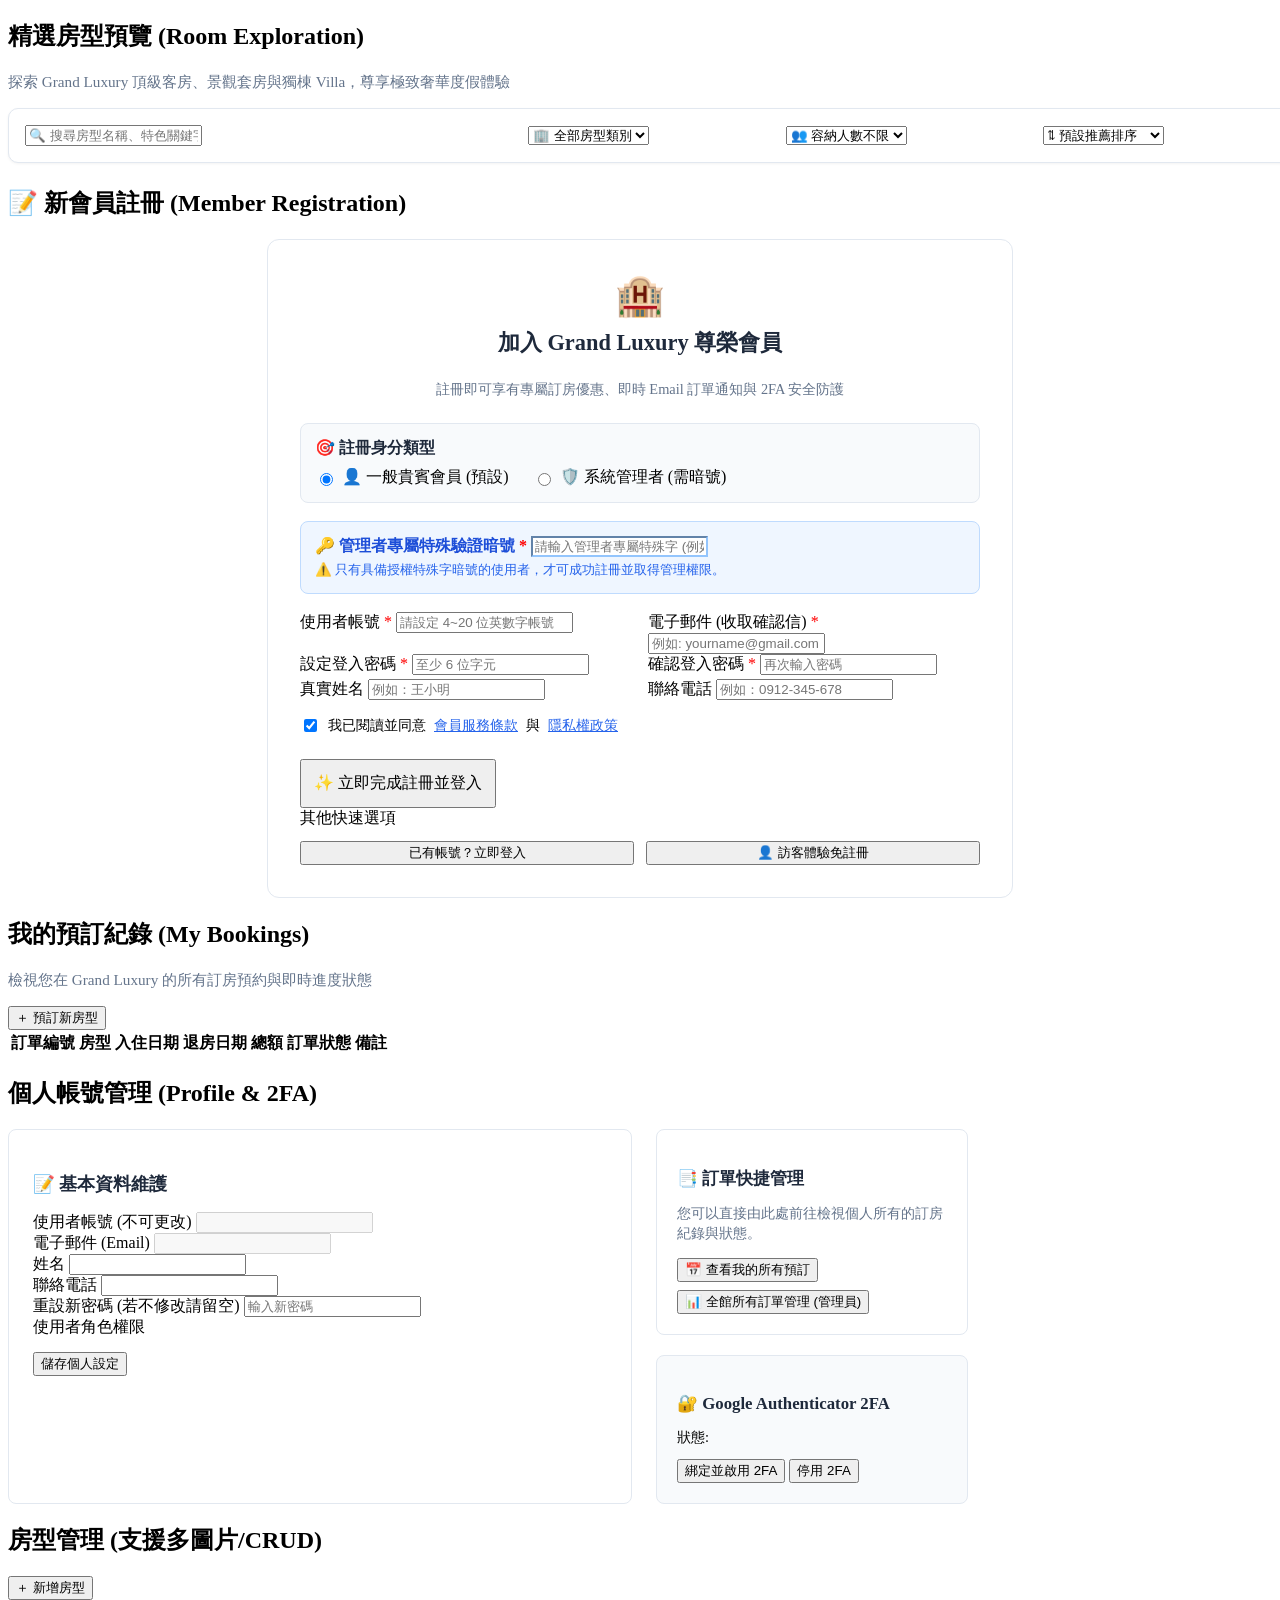
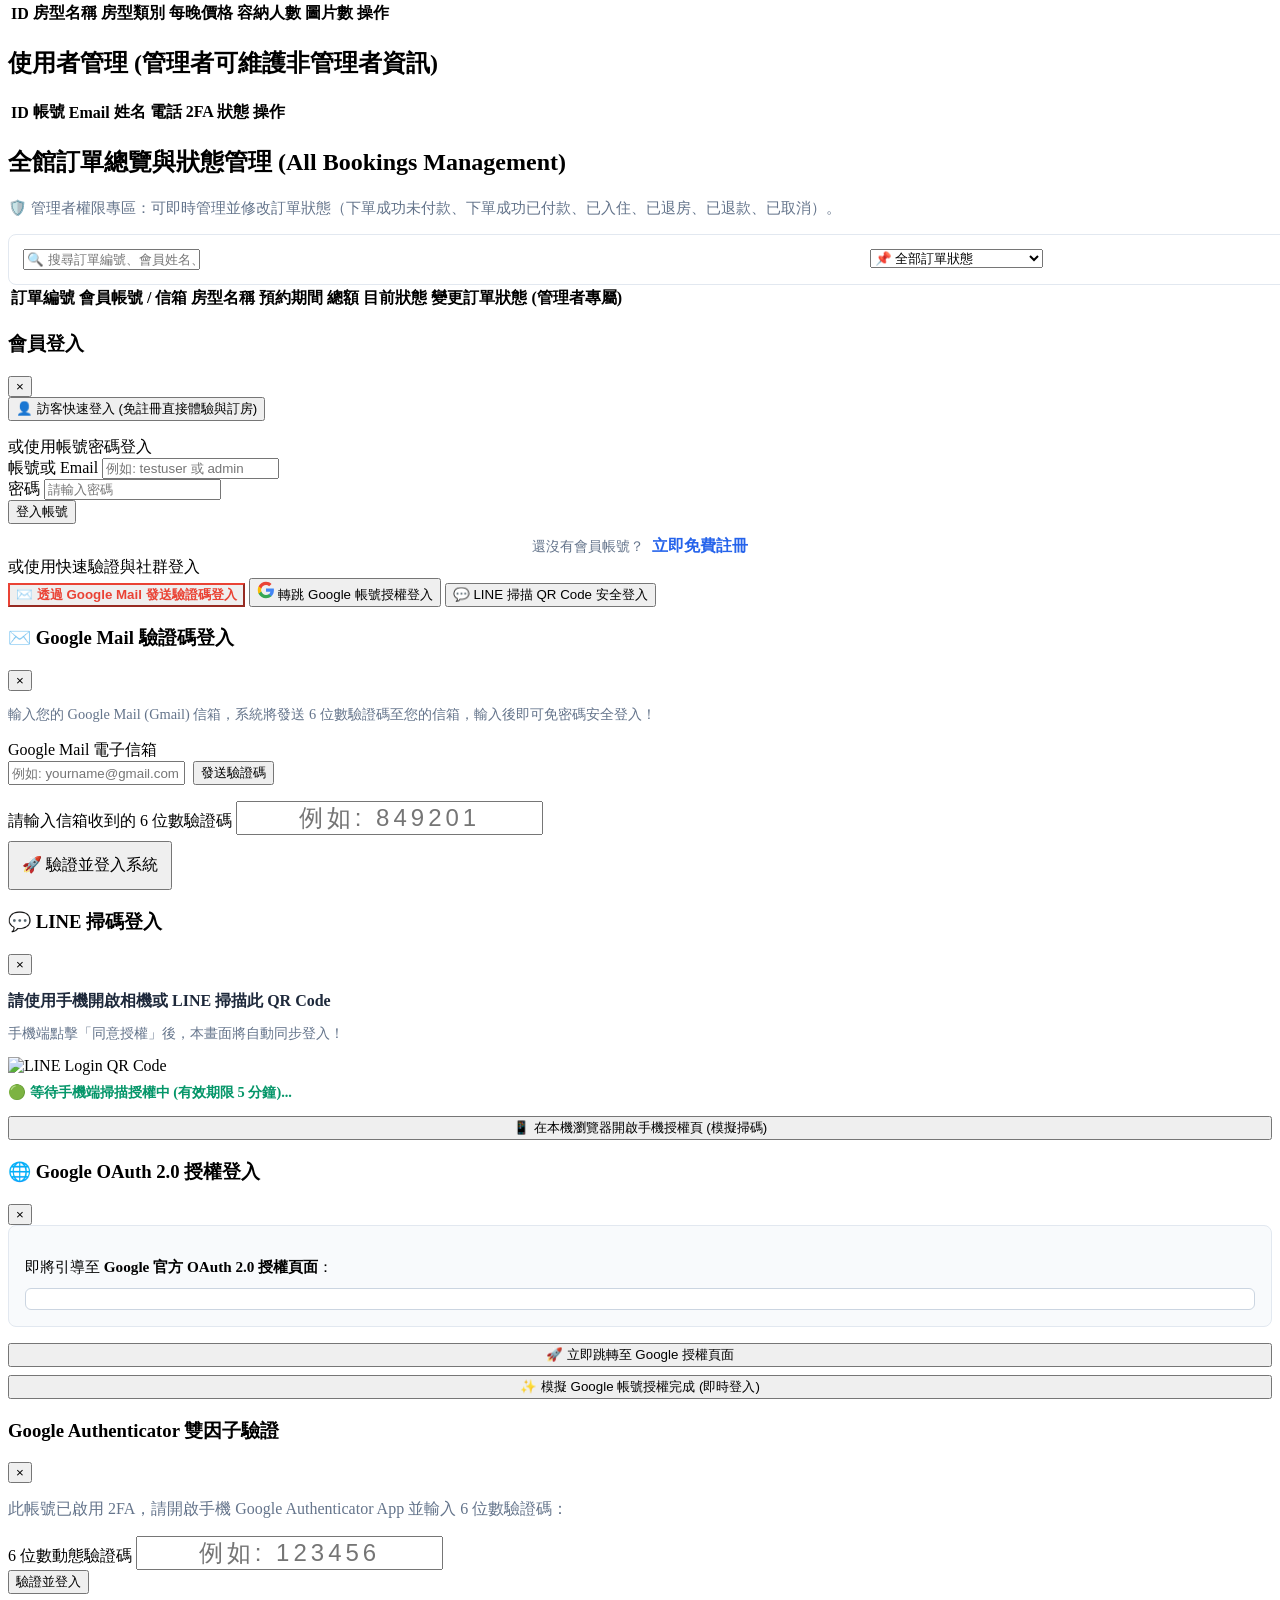
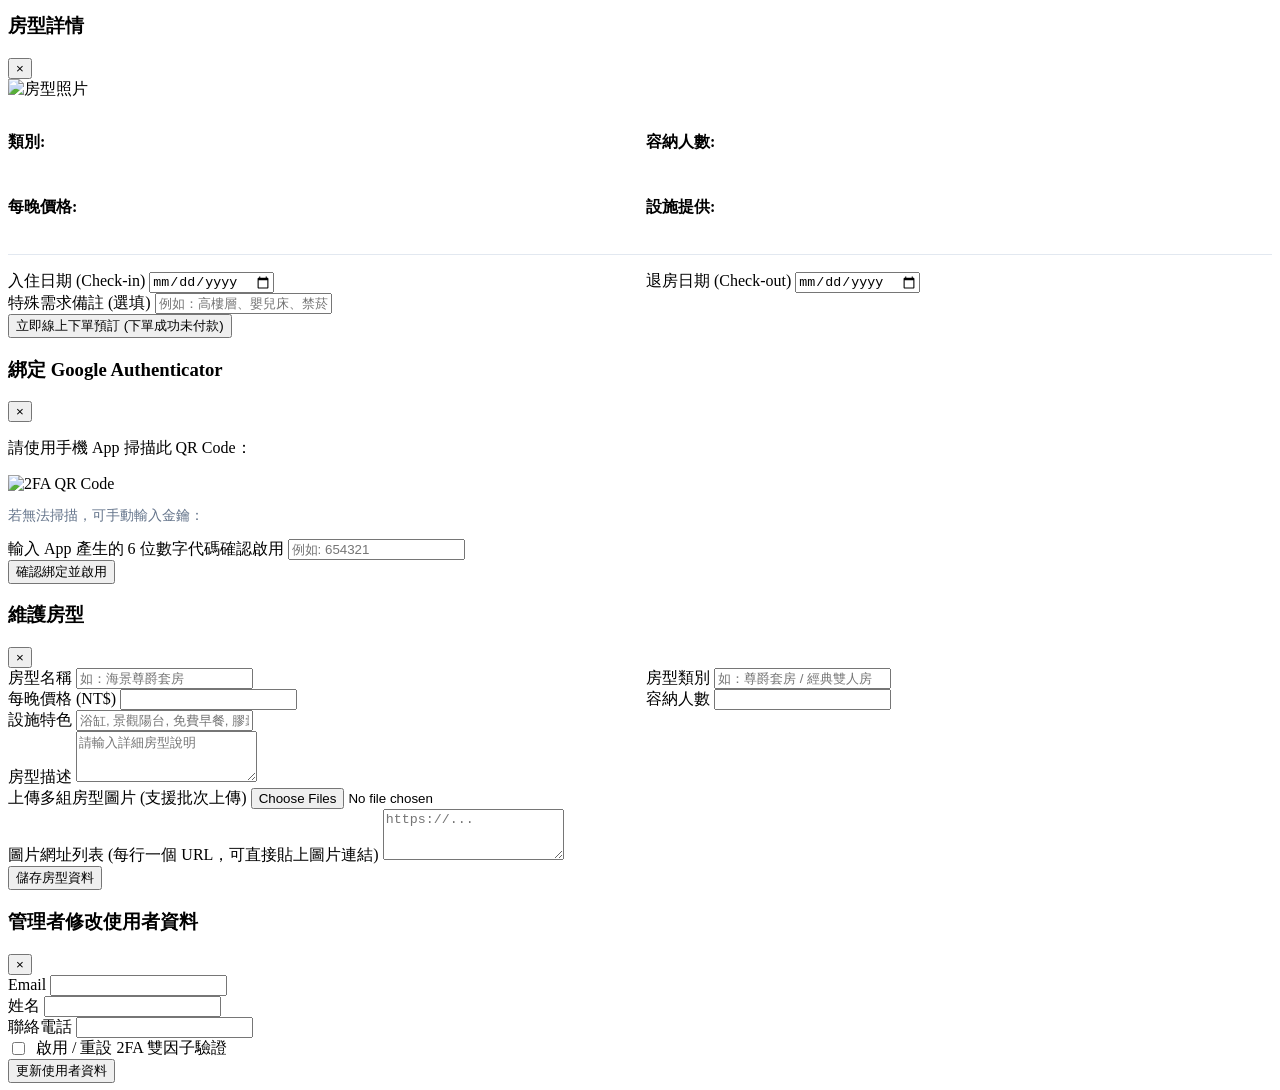
==== src/main/resources/static/index.html @ 3f5d64e8 "First commit" ====
<!DOCTYPE html>
<html lang="zh-TW">
<head>
    <meta charset="UTF-8">
    <meta name="viewport" content="width=device-width, initial-scale=1.0">
    <title>Grand Luxury Resort &amp; Hotel - 線上訂房與會員系統</title>
    <link rel="icon" href="/favicon.ico" type="image/svg+xml">
    <link rel="stylesheet" href="/css/style.css">
</head>
<body>

    <!-- Dynamic Header Component -->
    <div id="header-placeholder"></div>

    <div class="app-container">
        <!-- Dynamic Menu / Sidebar Component -->
        <div id="menu-placeholder"></div>

        <!-- Main Dynamic View Area -->
        <main class="main-content">

            <!-- 1. 房型探索與預覽 View -->
            <section id="roomsView" class="view-section">
                <div class="content-header" style="flex-direction: column; align-items: flex-start; gap: 16px; margin-bottom: 24px;">
                    <div>
                        <h2>精選房型預覽 (Room Exploration)</h2>
                        <p style="color: #64748b; font-size: 0.95rem; margin-top: 4px;">探索 Grand Luxury 頂級客房、景觀套房與獨棟 Villa，尊享極致奢華度假體驗</p>
                    </div>

                    <!-- Search and Filter Bar -->
                    <div style="width: 100%; display: flex; flex-wrap: wrap; gap: 12px; align-items: center; background: white; padding: 16px; border-radius: 10px; border: 1px solid #e2e8f0; box-shadow: 0 1px 3px rgba(0,0,0,0.05);">
                        <div style="flex: 2; min-width: 220px;">
                            <input type="text" id="roomSearchKeyword" class="form-control" placeholder="🔍 搜尋房型名稱、特色關鍵字 (如: 浴缸、陽台)..." oninput="app.filterRooms()">
                        </div>
                        <div style="flex: 1; min-width: 150px;">
                            <select id="roomFilterType" class="form-control" onchange="app.filterRooms()">
                                <option value="">🏢 全部房型類別</option>
                                <option value="海景尊爵套房">海景尊爵套房</option>
                                <option value="雙人經典房">雙人經典房</option>
                                <option value="頂級 Villa">頂級 Villa</option>
                                <option value="景觀家庭房">景觀家庭房</option>
                                <option value="浪漫蜜月房">浪漫蜜月房</option>
                            </select>
                        </div>
                        <div style="flex: 1; min-width: 130px;">
                            <select id="roomFilterCapacity" class="form-control" onchange="app.filterRooms()">
                                <option value="0">👥 容納人數不限</option>
                                <option value="2">2 人</option>
                                <option value="4">4 人</option>
                                <option value="6">6 人以上</option>
                            </select>
                        </div>
                        <div style="flex: 1; min-width: 140px;">
                            <select id="roomSortOrder" class="form-control" onchange="app.filterRooms()">
                                <option value="default">⇅ 預設推薦排序</option>
                                <option value="price_asc">💰 價格：低至高</option>
                                <option value="price_desc">💎 價格：高至低</option>
                            </select>
                        </div>
                    </div>
                </div>
                <div class="room-grid" id="roomsListContainer">
                    <!-- Populated via JS -->
                </div>
            </section>

            <!-- 2. 獨立會員註冊頁面 View (Register Page) -->
            <section id="registerView" class="view-section d-none">
                <div class="content-header">
                    <h2>📝 新會員註冊 (Member Registration)</h2>
                </div>
                <div style="background: white; padding: 32px; border-radius: 12px; border: 1px solid #e2e8f0; max-width: 680px; box-shadow: var(--box-shadow); margin: 0 auto;">
                    <div style="text-align: center; margin-bottom: 24px;">
                        <span style="font-size: 2.5rem;">🏨</span>
                        <h3 style="font-size: 1.4rem; color: #1e293b; margin-top: 8px;">加入 Grand Luxury 尊榮會員</h3>
                        <p style="color: #64748b; font-size: 0.9rem; margin-top: 4px;">註冊即可享有專屬訂房優惠、即時 Email 訂單通知與 2FA 安全防護</p>
                    </div>

                    <form onsubmit="app.handlePageRegister(event)">
                        <!-- 身分選擇 (預設一般使用者，選擇管理者需輸入特殊字) -->
                        <div class="form-group" style="background: #f8fafc; padding: 14px; border-radius: 8px; border: 1px solid #e2e8f0; margin-bottom: 18px;">
                            <label style="font-weight: 600; color: #1e293b; margin-bottom: 8px; display: block;">🎯 註冊身分類型</label>
                            <div style="display: flex; gap: 24px; align-items: center;">
                                <label style="display: flex; align-items: center; gap: 6px; cursor: pointer; font-weight: 500;">
                                    <input type="radio" name="regRole" value="ROLE_USER" checked onchange="app.toggleAdminKeyField()">
                                    <span>👤 一般貴賓會員 (預設)</span>
                                </label>
                                <label style="display: flex; align-items: center; gap: 6px; cursor: pointer; font-weight: 500;">
                                    <input type="radio" name="regRole" value="ROLE_ADMIN" onchange="app.toggleAdminKeyField()">
                                    <span>🛡️ 系統管理者 (需暗號)</span>
                                </label>
                            </div>
                        </div>

                        <!-- 管理者特殊字/金鑰輸入框 (切換為管理者時展開) -->
                        <div class="form-group d-none" id="adminSecretKeyGroup" style="background: #eff6ff; padding: 14px; border-radius: 8px; border: 1px solid #bfdbfe; margin-bottom: 18px;">
                            <label style="color: #1d4ed8; font-weight: 600;">🔑 管理者專屬特殊驗證暗號 <span style="color: red;">*</span></label>
                            <input type="password" id="pageRegAdminSecretKey" class="form-control" placeholder="請輸入管理者專屬特殊字 (例如: hk4g4hk4g4)" style="border-color: #93c5fd;">
                            <small style="color: #2563eb; display: block; margin-top: 4px;">⚠️ 只有具備授權特殊字暗號的使用者，才可成功註冊並取得管理權限。</small>
                        </div>

                        <div style="display: grid; grid-template-columns: 1fr 1fr; gap: 16px;">
                            <div class="form-group">
                                <label>使用者帳號 <span style="color: red;">*</span></label>
                                <input type="text" id="pageRegUsername" class="form-control" required placeholder="請設定 4~20 位英數字帳號" minlength="4">
                            </div>
                            <div class="form-group">
                                <label>電子郵件 (收取確認信) <span style="color: red;">*</span></label>
                                <input type="email" id="pageRegEmail" class="form-control" required placeholder="例如: yourname@gmail.com">
                            </div>
                        </div>

                        <div style="display: grid; grid-template-columns: 1fr 1fr; gap: 16px;">
                            <div class="form-group">
                                <label>設定登入密碼 <span style="color: red;">*</span></label>
                                <input type="password" id="pageRegPassword" class="form-control" required minlength="6" placeholder="至少 6 位字元" oninput="app.checkPasswordMatch()">
                            </div>
                            <div class="form-group">
                                <label>確認登入密碼 <span style="color: red;">*</span></label>
                                <input type="password" id="pageRegPasswordConfirm" class="form-control" required minlength="6" placeholder="再次輸入密碼" oninput="app.checkPasswordMatch()">
                                <small id="pwdMatchMsg" style="display: block; margin-top: 4px; font-size: 0.8rem;"></small>
                            </div>
                        </div>

                        <div style="display: grid; grid-template-columns: 1fr 1fr; gap: 16px;">
                            <div class="form-group">
                                <label>真實姓名</label>
                                <input type="text" id="pageRegFullName" class="form-control" placeholder="例如：王小明">
                            </div>
                            <div class="form-group">
                                <label>聯絡電話</label>
                                <input type="text" id="pageRegPhone" class="form-control" placeholder="例如：0912-345-678">
                            </div>
                        </div>

                        <div class="form-group" style="margin: 16px 0;">
                            <label style="display: flex; align-items: center; gap: 8px; font-weight: normal; font-size: 0.9rem; cursor: pointer;">
                                <input type="checkbox" id="pageRegTerms" required checked>
                                我已閱讀並同意 <span style="color: #2563eb; text-decoration: underline;">會員服務條款</span> 與 <span style="color: #2563eb; text-decoration: underline;">隱私權政策</span>
                            </label>
                        </div>

                        <button type="submit" class="btn btn-primary btn-block" style="padding: 12px; font-size: 1rem; margin-top: 8px;">
                            ✨ 立即完成註冊並登入
                        </button>
                    </form>

                    <div class="oauth-divider">其他快速選項</div>

                    <div style="display: flex; gap: 12px; justify-content: center; margin-top: 12px;">
                        <button type="button" class="btn btn-outline" style="flex: 1;" onclick="app.showModal('loginModal')">
                            已有帳號？立即登入
                        </button>
                        <button type="button" class="btn btn-guest" style="flex: 1;" onclick="app.handleGuestLogin()">
                            👤 訪客體驗免註冊
                        </button>
                    </div>
                </div>
            </section>

            <!-- 3. 我的預訂紀錄 View (一般使用者不可改狀態，僅查看) -->
            <section id="myBookingsView" class="view-section d-none">
                <div class="content-header" style="justify-content: space-between; align-items: center;">
                    <div>
                        <h2>我的預訂紀錄 (My Bookings)</h2>
                        <p style="color: #64748b; font-size: 0.95rem; margin-top: 4px;">檢視您在 Grand Luxury 的所有訂房預約與即時進度狀態</p>
                    </div>
                    <button class="btn btn-primary" onclick="app.switchView('roomsView')">＋ 預訂新房型</button>
                </div>
                <div class="table-container">
                    <table>
                        <thead>
                            <tr>
                                <th>訂單編號</th>
                                <th>房型</th>
                                <th>入住日期</th>
                                <th>退房日期</th>
                                <th>總額</th>
                                <th>訂單狀態</th>
                                <th>備註</th>
                            </tr>
                        </thead>
                        <tbody id="myBookingsTableBody">
                            <!-- Populated via JS -->
                        </tbody>
                    </table>
                </div>
            </section>

            <!-- 4. 個人帳號與 2FA View (帳號資料管理 & 訂單快速捷徑) -->
            <section id="profileView" class="view-section d-none">
                <div class="content-header">
                    <h2>個人帳號管理 (Profile &amp; 2FA)</h2>
                </div>

                <div style="display: grid; grid-template-columns: 2fr 1fr; gap: 24px; max-width: 960px;">
                    <!-- 帳號資料表單 -->
                    <div style="background: white; padding: 24px; border-radius: 8px; border: 1px solid #e2e8f0;">
                        <h3 style="font-size: 1.1rem; color: #1e293b; margin-bottom: 16px;">📝 基本資料維護</h3>
                        <form onsubmit="app.handleUpdateProfile(event)">
                            <div class="form-group">
                                <label>使用者帳號 (不可更改)</label>
                                <input type="text" id="profileUsername" class="form-control" disabled>
                            </div>
                            <div class="form-group">
                                <label>電子郵件 (Email)</label>
                                <input type="email" id="profileEmail" class="form-control" disabled>
                            </div>
                            <div class="form-group">
                                <label>姓名</label>
                                <input type="text" id="profileFullName" class="form-control">
                            </div>
                            <div class="form-group">
                                <label>聯絡電話</label>
                                <input type="text" id="profilePhone" class="form-control">
                            </div>
                            <div class="form-group">
                                <label>重設新密碼 (若不修改請留空)</label>
                                <input type="password" id="profileNewPassword" class="form-control" placeholder="輸入新密碼">
                            </div>
                            <div class="form-group">
                                <label>使用者角色權限</label>
                                <p id="profileRoles" style="font-weight: bold; color: #2563eb; margin: 4px 0;"></p>
                            </div>
                            <button type="submit" class="btn btn-primary" style="margin-top: 10px;">儲存個人設定</button>
                        </form>
                    </div>

                    <!-- 快速捷徑與安全設定 -->
                    <div style="display: flex; flex-direction: column; gap: 20px;">
                        <!-- 訂單管理捷徑 -->
                        <div style="background: white; padding: 20px; border-radius: 8px; border: 1px solid #e2e8f0;">
                            <h3 style="font-size: 1.05rem; color: #1e293b; margin-bottom: 12px;">📑 訂單快捷管理</h3>
                            <p style="color: #64748b; font-size: 0.85rem; line-height: 1.5; margin-bottom: 14px;">
                                您可以直接由此處前往檢視個人所有的訂房紀錄與狀態。
                            </p>
                            <button class="btn btn-primary btn-block" onclick="app.switchView('myBookingsView')">
                                📅 查看我的所有預訂
                            </button>
                            <div class="admin-only d-none" style="margin-top: 8px;">
                                <button class="btn btn-outline btn-block" onclick="app.switchView('adminBookingsView')">
                                    📊 全館所有訂單管理 (管理員)
                                </button>
                            </div>
                        </div>

                        <!-- 2FA 安全設定 -->
                        <div style="background: #f8fafc; padding: 20px; border-radius: 8px; border: 1px solid #e2e8f0;">
                            <h3 style="font-size: 1.05rem; color: #1e293b; margin-bottom: 8px;">🔐 Google Authenticator 2FA</h3>
                            <p style="font-size: 0.9rem; margin-bottom: 12px;">狀態: <span id="profile2FAStatus"></span></p>
                            <div>
                                <button type="button" id="setup2FABtn" class="btn btn-sm btn-primary" onclick="app.setup2FA()">綁定並啟用 2FA</button>
                                <button type="button" id="disable2FABtn" class="btn btn-sm btn-danger d-none" onclick="app.disable2FA()">停用 2FA</button>
                            </div>
                        </div>
                    </div>
                </div>
            </section>

            <!-- 5. 管理者專區：房型管理 -->
            <section id="adminRoomsView" class="view-section admin-only d-none">
                <div class="content-header">
                    <h2>房型管理 (支援多圖片/CRUD)</h2>
                    <button class="btn btn-primary" onclick="app.showAddRoomModal()">＋ 新增房型</button>
                </div>
                <div class="table-container">
                    <table>
                        <thead>
                            <tr>
                                <th>ID</th>
                                <th>房型名稱</th>
                                <th>房型類別</th>
                                <th>每晚價格</th>
                                <th>容納人數</th>
                                <th>圖片數</th>
                                <th>操作</th>
                            </tr>
                        </thead>
                        <tbody id="adminRoomsTableBody">
                            <!-- Populated via JS -->
                        </tbody>
                    </table>
                </div>
            </section>

            <!-- 6. 管理者專區：使用者管理 (非管理者) -->
            <section id="adminUsersView" class="view-section admin-only d-none">
                <div class="content-header">
                    <h2>使用者管理 (管理者可維護非管理者資訊)</h2>
                </div>
                <div class="table-container">
                    <table>
                        <thead>
                            <tr>
                                <th>ID</th>
                                <th>帳號</th>
                                <th>Email</th>
                                <th>姓名</th>
                                <th>電話</th>
                                <th>2FA 狀態</th>
                                <th>操作</th>
                            </tr>
                        </thead>
                        <tbody id="adminUsersTableBody">
                            <!-- Populated via JS -->
                        </tbody>
                    </table>
                </div>
            </section>

            <!-- 7. 管理者專區：全館訂單總覽與狀態維護 (管理者專屬狀態修改) -->
            <section id="adminBookingsView" class="view-section admin-only d-none">
                <div class="content-header" style="flex-direction: column; align-items: flex-start; gap: 14px;">
                    <div style="width: 100%; display: flex; justify-content: space-between; align-items: center;">
                        <div>
                            <h2>全館訂單總覽與狀態管理 (All Bookings Management)</h2>
                            <p style="color: #64748b; font-size: 0.95rem; margin-top: 4px;">
                                🛡️ 管理者權限專區：可即時管理並修改訂單狀態（下單成功未付款、下單成功已付款、已入住、已退房、已退款、已取消）。
                            </p>
                        </div>
                    </div>

                    <!-- 訂單搜尋與狀態篩選 -->
                    <div style="width: 100%; display: flex; gap: 12px; flex-wrap: wrap; background: white; padding: 14px; border-radius: 8px; border: 1px solid #e2e8f0;">
                        <div style="flex: 2; min-width: 220px;">
                            <input type="text" id="adminBookingSearchKeyword" class="form-control" placeholder="🔍 搜尋訂單編號、會員姓名、信箱或房型..." oninput="app.filterAdminBookings()">
                        </div>
                        <div style="flex: 1; min-width: 180px;">
                            <select id="adminBookingStatusFilter" class="form-control" onchange="app.filterAdminBookings()">
                                <option value="">📌 全部訂單狀態</option>
                                <option value="PENDING_PAYMENT">⏳ 下單成功未付款</option>
                                <option value="PAID">💳 下單成功已付款 (金流)</option>
                                <option value="CHECKED_IN">🏨 已入住 (管理者可改)</option>
                                <option value="CHECKED_OUT">🚪 已退房 (管理者可改)</option>
                                <option value="REFUNDED">↩️ 已退款 (金流)</option>
                                <option value="CANCELLED">🔴 已取消</option>
                            </select>
                        </div>
                    </div>
                </div>
                <div class="table-container">
                    <table>
                        <thead>
                            <tr>
                                <th>訂單編號</th>
                                <th>會員帳號 / 信箱</th>
                                <th>房型名稱</th>
                                <th>預約期間</th>
                                <th>總額</th>
                                <th>目前狀態</th>
                                <th>變更訂單狀態 (管理者專屬)</th>
                            </tr>
                        </thead>
                        <tbody id="adminBookingsTableBody">
                            <!-- Populated via JS -->
                        </tbody>
                    </table>
                </div>
            </section>

        </main>
    </div>

    <!-- Dynamic Footer Component -->
    <div id="footer-placeholder"></div>

    <!-- === Modals === -->

    <!-- 1. 會員登入 Modal (包含訪客登入、Google Mail OTP、Google 授權跳轉、LINE 掃碼) -->
    <div class="modal" id="loginModal">
        <div class="modal-content">
            <div class="modal-header">
                <h3>會員登入</h3>
                <button class="modal-close" onclick="app.closeModal('loginModal')">&times;</button>
            </div>

            <!-- 訪客體驗快速按鈕 -->
            <div style="margin-bottom: 16px;">
                <button type="button" class="btn btn-guest btn-block" onclick="app.handleGuestLogin()">
                    👤 訪客快速登入 (免註冊直接體驗與訂房)
                </button>
            </div>

            <div class="oauth-divider">或使用帳號密碼登入</div>

            <form onsubmit="app.handleLogin(event)">
                <div class="form-group">
                    <label>帳號或 Email</label>
                    <input type="text" id="loginUsername" class="form-control" required placeholder="例如: testuser 或 admin">
                </div>
                <div class="form-group">
                    <label>密碼</label>
                    <input type="password" id="loginPassword" class="form-control" required placeholder="請輸入密碼">
                </div>
                <button type="submit" class="btn btn-primary btn-block">登入帳號</button>
            </form>

            <div style="text-align: center; margin-top: 12px;">
                <span style="font-size: 0.9rem; color: #64748b;">還沒有會員帳號？</span>
                <a href="javascript:void(0)" onclick="app.closeModal('loginModal'); app.switchView('registerView')" style="color: #2563eb; font-weight: 600; text-decoration: none; margin-left: 4px;">立即免費註冊</a>
            </div>

            <div class="oauth-divider">或使用快速驗證與社群登入</div>

            <div class="social-login-group">
                <!-- Google Mail 發送驗證碼登入 -->
                <button type="button" class="btn btn-outline" style="border-color: #ea4335; color: #ea4335; font-weight: 600;" onclick="app.showGoogleMailOtpModal()">
                    ✉️ 透過 Google Mail 發送驗證碼登入
                </button>
                <button type="button" class="btn btn-google" onclick="app.handleGoogleOAuthLogin()">
                    <svg width="18" height="18" viewBox="0 0 24 24"><path fill="#4285F4" d="M22.56 12.25c0-.78-.07-1.53-.2-2.25H12v4.26h5.92c-.26 1.37-1.04 2.53-2.21 3.31v2.77h3.57c2.08-1.92 3.28-4.74 3.28-8.09z"/><path fill="#34A853" d="M12 23c2.97 0 5.46-.98 7.28-2.66l-3.57-2.77c-.98.66-2.23 1.06-3.71 1.06-2.86 0-5.29-1.93-6.16-4.53H2.18v2.84C3.99 20.53 7.7 23 12 23z"/><path fill="#FBBC05" d="M5.84 14.09c-.22-.66-.35-1.36-.35-2.09s.13-1.43.35-2.09V7.06H2.18C1.43 8.55 1 10.22 1 12s.43 3.45 1.18 4.94l2.85-2.22.81-.63z"/><path fill="#EA4335" d="M12 5.38c1.62 0 3.06.56 4.21 1.64l3.15-3.15C17.45 2.09 14.97 1 12 1 7.7 1 3.99 3.47 2.18 7.06l3.66 2.84c.87-2.6 3.3-4.52 6.16-4.52z"/></svg>
                    轉跳 Google 帳號授權登入
                </button>
                <button type="button" class="btn btn-line" onclick="app.showLineQrCodeModal()">
                    💬 LINE 掃描 QR Code 安全登入
                </button>
            </div>
        </div>
    </div>

    <!-- 2. Google Mail 6 位數驗證碼登入專用 Modal -->
    <div class="modal" id="googleMailOtpModal">
        <div class="modal-content">
            <div class="modal-header">
                <h3>✉️ Google Mail 驗證碼登入</h3>
                <button class="modal-close" onclick="app.closeModal('googleMailOtpModal')">&times;</button>
            </div>
            <p style="color: #64748b; font-size: 0.9rem; margin-bottom: 16px;">
                輸入您的 Google Mail (Gmail) 信箱，系統將發送 6 位數驗證碼至您的信箱，輸入後即可免密碼安全登入！
            </p>

            <div class="form-group">
                <label>Google Mail 電子信箱</label>
                <div style="display: flex; gap: 8px;">
                    <input type="email" id="otpEmailInput" class="form-control" placeholder="例如: yourname@gmail.com" required>
                    <button type="button" class="btn btn-primary" id="btnSendOtp" onclick="app.handleSendGoogleMailOtp()" style="white-space: nowrap;">
                        發送驗證碼
                    </button>
                </div>
            </div>

            <form onsubmit="app.handleVerifyGoogleMailOtp(event)" id="otpVerifyForm" style="margin-top: 16px;">
                <div class="form-group">
                    <label>請輸入信箱收到的 6 位數驗證碼</label>
                    <input type="text" id="otpCodeInput" class="form-control" required placeholder="例如: 849201" maxlength="6" style="text-align: center; font-size: 1.5rem; letter-spacing: 4px;">
                    <small id="otpStatusMsg" style="display: block; margin-top: 6px; color: #2563eb;"></small>
                </div>
                <button type="submit" class="btn btn-success btn-block" style="padding: 12px; font-size: 1rem;">
                    🚀 驗證並登入系統
                </button>
            </form>
        </div>
    </div>

    <!-- 3. LINE 掃碼登入專用 Modal (出 QRCode 給使用者掃 + 即時狀態輪詢) -->
    <div class="modal" id="lineQrModal">
        <div class="modal-content">
            <div class="modal-header">
                <h3>💬 LINE 掃碼登入</h3>
                <button class="modal-close" onclick="app.closeModal('lineQrModal')">&times;</button>
            </div>
            <div class="qr-box">
                <p style="font-weight: 600; color: #1e293b; margin-bottom: 4px;">請使用手機開啟相機或 LINE 掃描此 QR Code</p>
                <p style="font-size: 0.85rem; color: #64748b;">手機端點擊「同意授權」後，本畫面將自動同步登入！</p>
                
                <img id="lineQrImg" class="qr-img" src="" alt="LINE Login QR Code">
                
                <p id="lineQrStatusText" style="font-size: 0.9rem; color: #059669; font-weight: 600; margin-top: 8px;">
                    🟢 等待手機端掃描授權中 (有效期限 5 分鐘)...
                </p>
            </div>

            <div style="display: flex; flex-direction: column; gap: 8px;">
                <button type="button" class="btn btn-outline btn-block" onclick="app.openLineAuthUrl()">
                    📱 在本機瀏覽器開啟手機授權頁 (模擬掃碼)
                </button>
            </div>
        </div>
    </div>

    <!-- 4. Google OAuth 跳轉提示 Modal -->
    <div class="modal" id="googleOAuthModal">
        <div class="modal-content">
            <div class="modal-header">
                <h3>🌐 Google OAuth 2.0 授權登入</h3>
                <button class="modal-close" onclick="app.closeModal('googleOAuthModal')">&times;</button>
            </div>
            <div style="padding: 16px; background-color: #f8fafc; border-radius: 8px; border: 1px solid #e2e8f0; margin-bottom: 16px;">
                <p style="font-size: 0.95rem; line-net-height: 1.6; margin-bottom: 10px;">
                    即將引導至 <strong>Google 官方 OAuth 2.0 授權頁面</strong>：
                </p>
                <code id="googleAuthUrlDisplay" style="display: block; word-break: break-all; font-size: 0.8rem; background: #ffffff; padding: 10px; border-radius: 6px; border: 1px solid #cbd5e1; color: #1e40af; max-height: 100px; overflow-y: auto;"></code>
            </div>
            <div style="display: flex; flex-direction: column; gap: 8px;">
                <button type="button" class="btn btn-primary btn-block" onclick="app.proceedToGoogleAuth()">
                    🚀 立即跳轉至 Google 授權頁面
                </button>
                <button type="button" class="btn btn-outline btn-block" onclick="app.simulateGoogleConsent()">
                    ✨ 模擬 Google 帳號授權完成 (即時登入)
                </button>
            </div>
        </div>
    </div>

    <!-- 5. 雙因子 2FA 驗證 Modal -->
    <div class="modal" id="twoFactorVerifyModal">
        <div class="modal-content">
            <div class="modal-header">
                <h3>Google Authenticator 雙因子驗證</h3>
                <button class="modal-close" onclick="app.closeModal('twoFactorVerifyModal')">&times;</button>
            </div>
            <form onsubmit="app.handle2FAVerify(event)">
                <p style="color: #64748b; margin-bottom: 16px;">此帳號已啟用 2FA，請開啟手機 Google Authenticator App 並輸入 6 位數驗證碼：</p>
                <div class="form-group">
                    <label>6 位數動態驗證碼</label>
                    <input type="text" id="twoFactorCode" class="form-control" required placeholder="例如: 123456" maxlength="6" style="text-align: center; font-size: 1.5rem; letter-spacing: 4px;">
                </div>
                <button type="submit" class="btn btn-primary btn-block">驗證並登入</button>
            </form>
        </div>
    </div>

    <!-- 6. 房型預覽與多圖藝廊 Modal -->
    <div class="modal" id="roomPreviewModal">
        <div class="modal-content modal-lg">
            <div class="modal-header">
                <h3 id="previewRoomTitle">房型詳情</h3>
                <button class="modal-close" onclick="app.closeModal('roomPreviewModal')">&times;</button>
            </div>
            <!-- Main Image & Gallery Carousel -->
            <img id="previewMainImg" class="gallery-main-img" src="" alt="房型照片">
            <div class="image-gallery" id="previewGalleryThumbs"></div>

            <div style="margin: 16px 0; display: grid; grid-template-columns: 1fr 1fr; gap: 12px;">
                <p><strong>類別:</strong> <span id="previewRoomType"></span></p>
                <p><strong>容納人數:</strong> <span id="previewRoomCapacity"></span></p>
                <p><strong>每晚價格:</strong> <span id="previewRoomPrice" style="color: #2563eb; font-weight: bold;"></span></p>
                <p><strong>設施提供:</strong> <span id="previewRoomAmenities"></span></p>
            </div>
            <p id="previewRoomDesc" style="color: #64748b; margin-bottom: 20px;"></p>

            <form onsubmit="app.handleCreateBooking(event)" style="border-top: 1px solid #e2e8f0; padding-top: 16px;">
                <input type="hidden" id="bookingRoomId">
                <div style="display: grid; grid-template-columns: 1fr 1fr; gap: 12px;">
                    <div class="form-group">
                        <label>入住日期 (Check-in)</label>
                        <input type="date" id="bookingCheckIn" class="form-control" required>
                    </div>
                    <div class="form-group">
                        <label>退房日期 (Check-out)</label>
                        <input type="date" id="bookingCheckOut" class="form-control" required>
                    </div>
                </div>
                <div class="form-group">
                    <label>特殊需求備註 (選填)</label>
                    <input type="text" id="bookingRequests" class="form-control" placeholder="例如：高樓層、嬰兒床、禁菸房">
                </div>
                <button type="submit" class="btn btn-success btn-block">立即線上下單預訂 (下單成功未付款)</button>
            </form>
        </div>
    </div>

    <!-- 7. 2FA 綁定 QR Code 設定 Modal -->
    <div class="modal" id="setup2FAModal">
        <div class="modal-content">
            <div class="modal-header">
                <h3>綁定 Google Authenticator</h3>
                <button class="modal-close" onclick="app.closeModal('setup2FAModal')">&times;</button>
            </div>
            <div class="qr-box">
                <p>請使用手機 App 掃描此 QR Code：</p>
                <img id="setupQrImg" class="qr-img" src="" alt="2FA QR Code">
                <p style="font-size: 0.85rem; color: #64748b;">若無法掃描，可手動輸入金鑰：<br><code id="setupManualKey" style="font-weight: bold; color: #2563eb;"></code></p>
            </div>
            <form onsubmit="app.handleConfirm2FA(event)">
                <div class="form-group">
                    <label>輸入 App 產生的 6 位數字代碼確認啟用</label>
                    <input type="text" id="confirm2FACode" class="form-control" required maxlength="6" placeholder="例如: 654321">
                </div>
                <button type="submit" class="btn btn-primary btn-block">確認綁定並啟用</button>
            </form>
        </div>
    </div>

    <!-- 8. 管理者房型新增/編輯 Modal (支援多圖上傳) -->
    <div class="modal" id="adminRoomModal">
        <div class="modal-content modal-lg">
            <div class="modal-header">
                <h3 id="adminRoomModalTitle">維護房型</h3>
                <button class="modal-close" onclick="app.closeModal('adminRoomModal')">&times;</button>
            </div>
            <form onsubmit="app.handleSaveRoom(event)">
                <input type="hidden" id="adminRoomId">
                <div style="display: grid; grid-template-columns: 1fr 1fr; gap: 12px;">
                    <div class="form-group">
                        <label>房型名稱</label>
                        <input type="text" id="adminRoomName" class="form-control" required placeholder="如：海景尊爵套房">
                    </div>
                    <div class="form-group">
                        <label>房型類別</label>
                        <input type="text" id="adminRoomType" class="form-control" required placeholder="如：尊爵套房 / 經典雙人房">
                    </div>
                </div>
                <div style="display: grid; grid-template-columns: 1fr 1fr; gap: 12px;">
                    <div class="form-group">
                        <label>每晚價格 (NT$)</label>
                        <input type="number" id="adminRoomPrice" class="form-control" required min="0" step="100">
                    </div>
                    <div class="form-group">
                        <label>容納人數</label>
                        <input type="number" id="adminRoomCapacity" class="form-control" required min="1">
                    </div>
                </div>
                <div class="form-group">
                    <label>設施特色</label>
                    <input type="text" id="adminRoomAmenities" class="form-control" placeholder="浴缸, 景觀陽台, 免費早餐, 膠囊咖啡機">
                </div>
                <div class="form-group">
                    <label>房型描述</label>
                    <textarea id="adminRoomDesc" class="form-control" rows="3" placeholder="請輸入詳細房型說明"></textarea>
                </div>
                <div class="form-group">
                    <label>上傳多組房型圖片 (支援批次上傳)</label>
                    <input type="file" id="adminRoomFiles" class="form-control" multiple accept="image/*">
                </div>
                <div class="form-group">
                    <label>圖片網址列表 (每行一個 URL，可直接貼上圖片連結)</label>
                    <textarea id="adminRoomImageUrls" class="form-control" rows="3" placeholder="https://..."></textarea>
                </div>
                <button type="submit" class="btn btn-primary btn-block">儲存房型資料</button>
            </form>
        </div>
    </div>

    <!-- 9. 管理者修改非管理者使用者 Modal -->
    <div class="modal" id="adminUserEditModal">
        <div class="modal-content">
            <div class="modal-header">
                <h3>管理者修改使用者資料</h3>
                <button class="modal-close" onclick="app.closeModal('adminUserEditModal')">&times;</button>
            </div>
            <form onsubmit="app.handleSaveNonAdminUser(event)">
                <input type="hidden" id="adminTargetUserId">
                <div class="form-group">
                    <label>Email</label>
                    <input type="email" id="adminTargetUserEmail" class="form-control" required>
                </div>
                <div class="form-group">
                    <label>姓名</label>
                    <input type="text" id="adminTargetUserFullName" class="form-control">
                </div>
                <div class="form-group">
                    <label>聯絡電話</label>
                    <input type="text" id="adminTargetUserPhone" class="form-control">
                </div>
                <div class="form-group">
                    <label style="display: flex; align-items: center; gap: 8px;">
                        <input type="checkbox" id="adminTargetUser2FA">
                        啟用 / 重設 2FA 雙因子驗證
                    </label>
                </div>
                <button type="submit" class="btn btn-primary btn-block">更新使用者資料</button>
            </form>
        </div>
    </div>

    <!-- Application Script -->
    <script src="/js/app.js"></script>
</body>
</html>
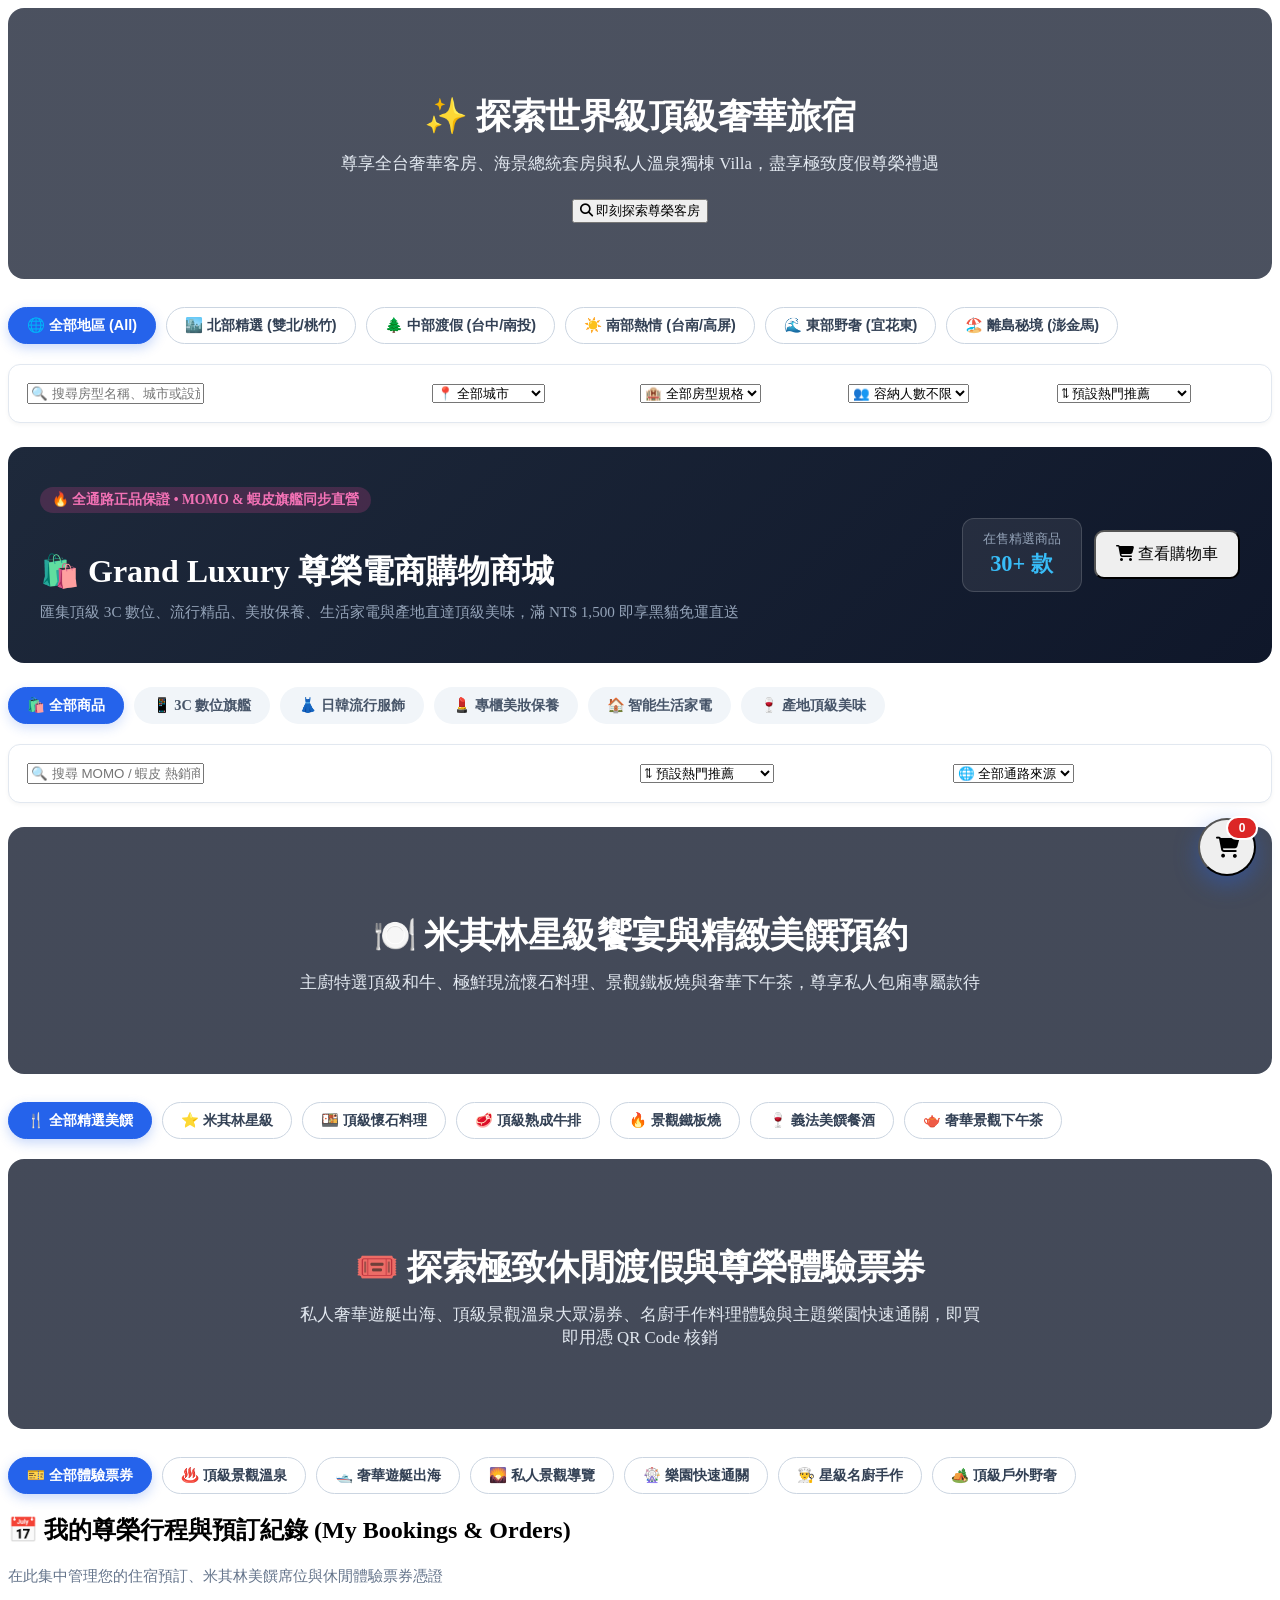
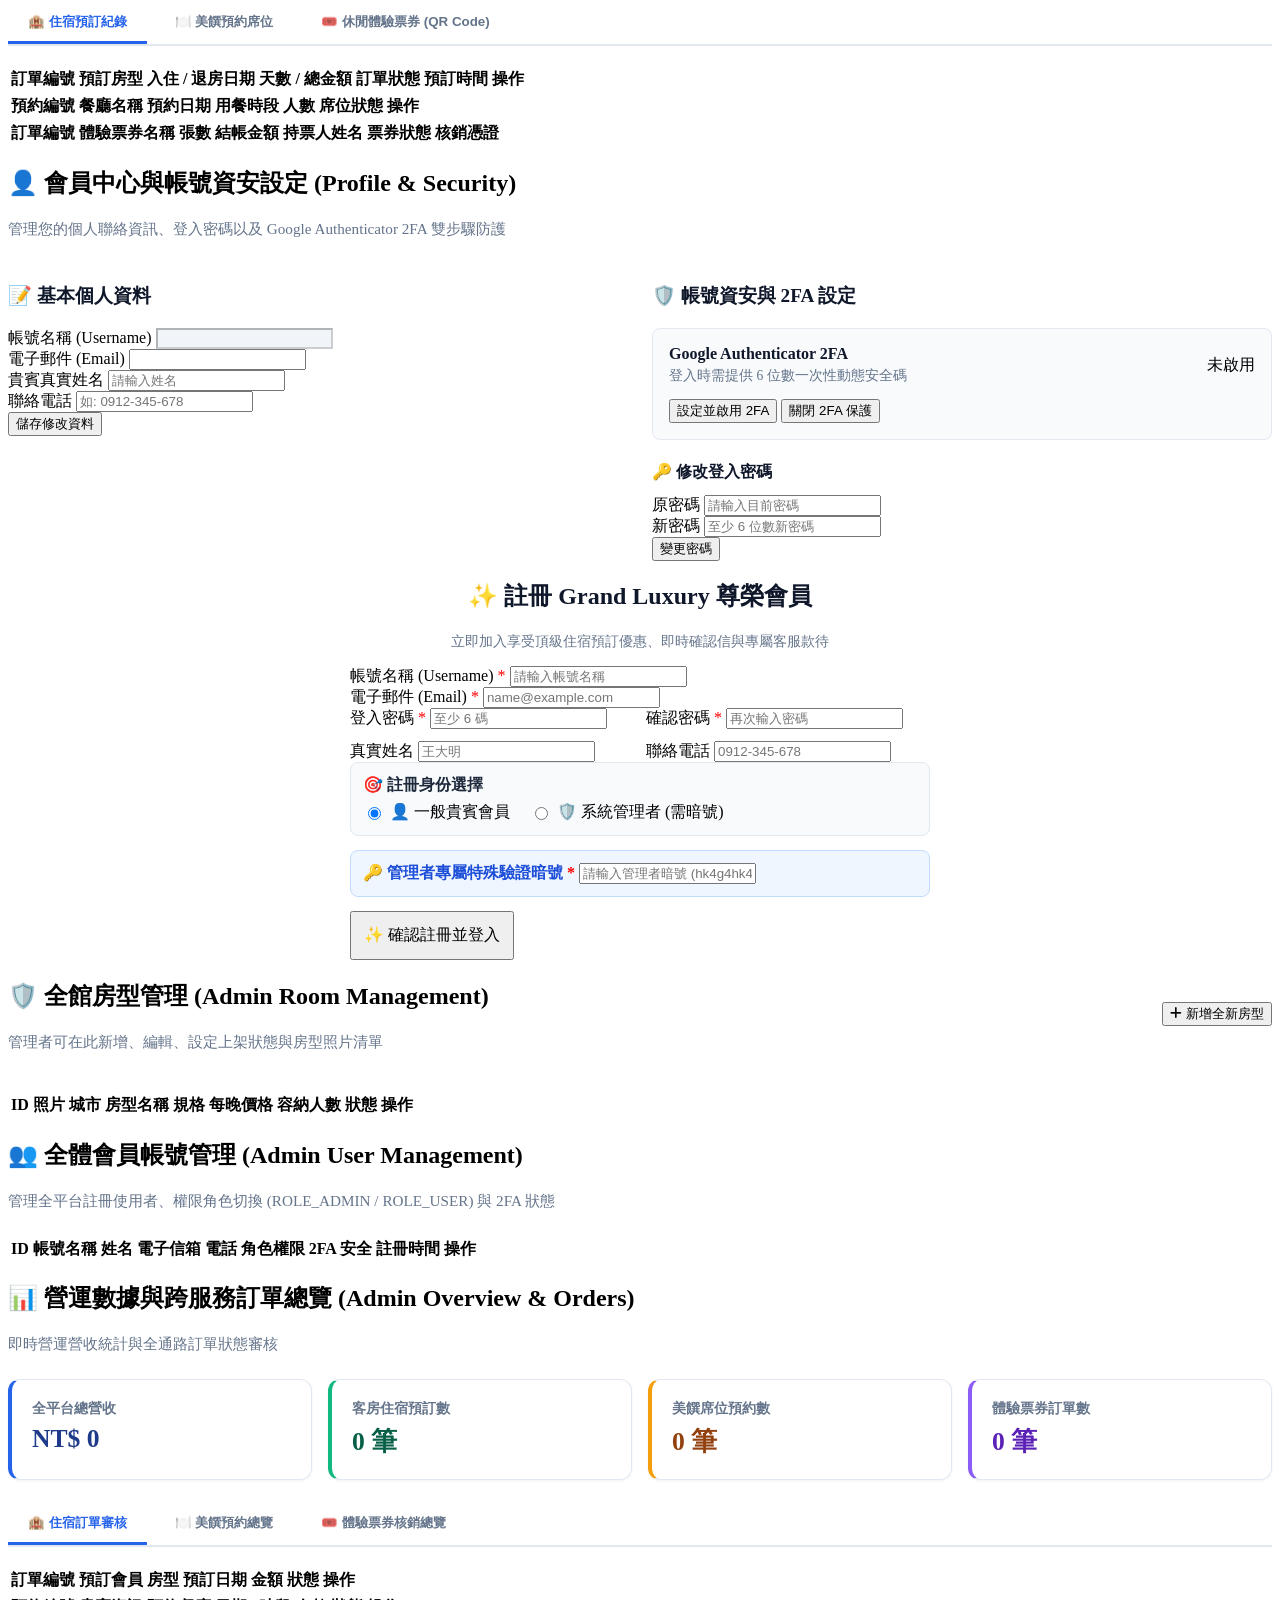
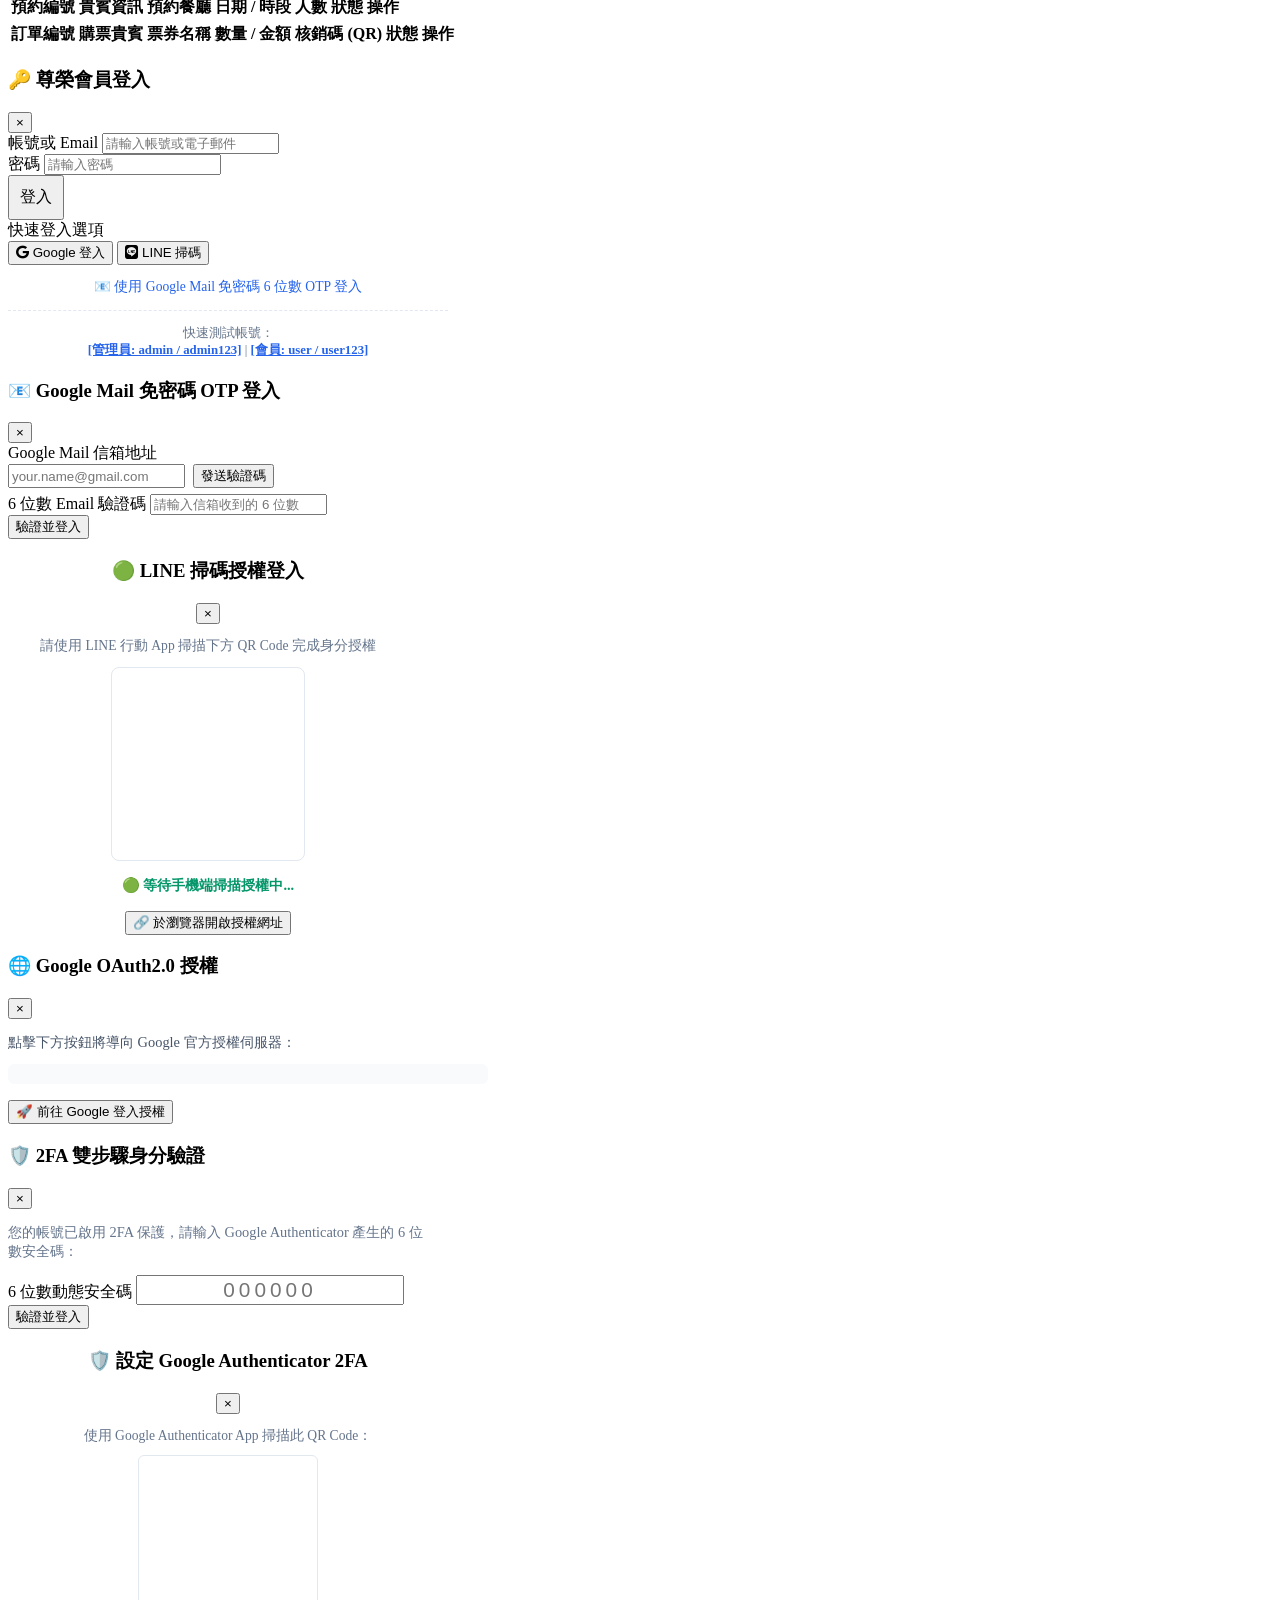
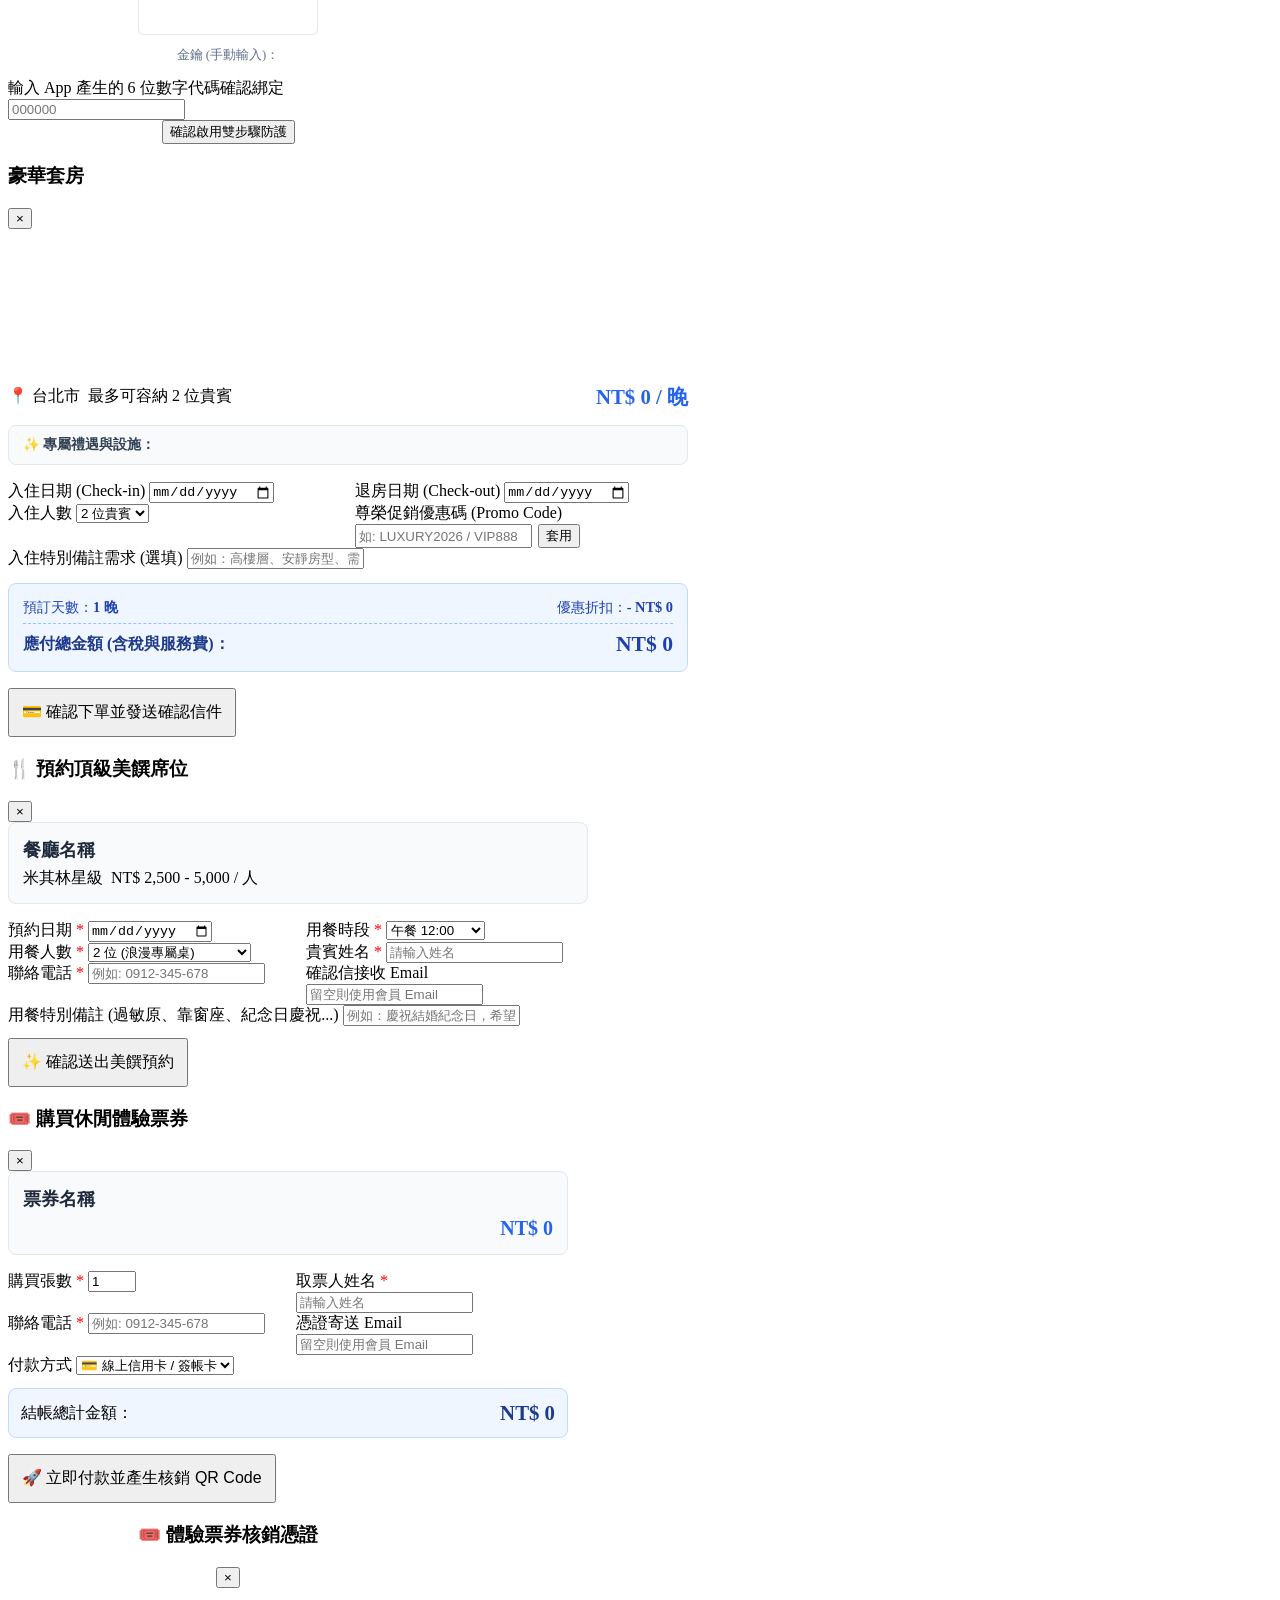
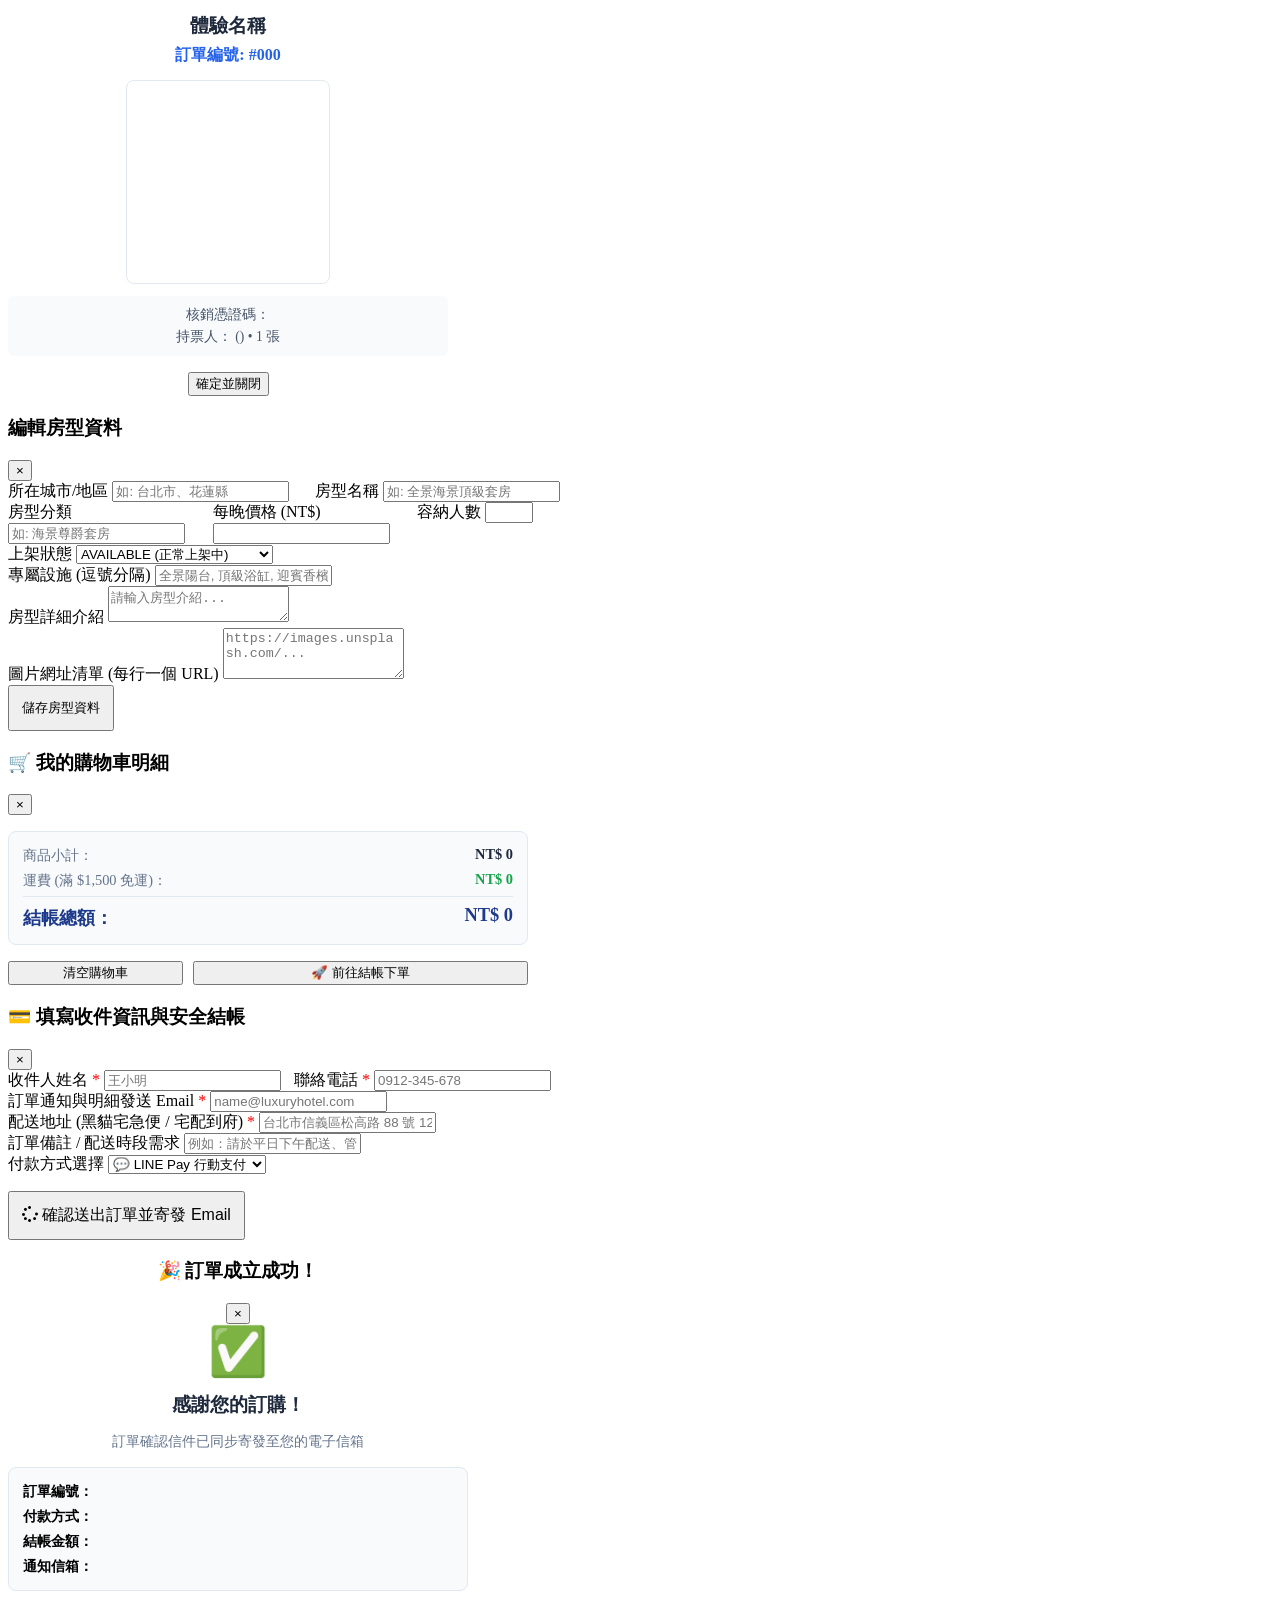
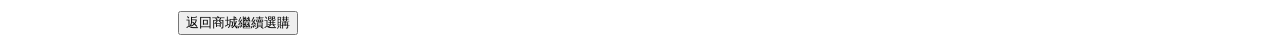
==== commit 74c09141: "First commit" ====
--- a/src/main/resources/static/index.html
+++ b/src/main/resources/static/index.html
@@ -3,9 +3,90 @@
 <head>
     <meta charset="UTF-8">
     <meta name="viewport" content="width=device-width, initial-scale=1.0">
-    <title>Grand Luxury Resort &amp; Hotel - 線上訂房與會員系統</title>
+    <title>Grand Luxury 頂級度假酒店與全方位奢華生活平台</title>
     <link rel="icon" href="/favicon.ico" type="image/svg+xml">
-    <link rel="stylesheet" href="/css/style.css">
+    <link rel="stylesheet" href="/css/style.css?v=20260922_v5">
+    <link rel="stylesheet" href="https://cdnjs.cloudflare.com/ajax/libs/font-awesome/6.4.0/css/all.min.css">
+    <style>
+        .hero-banner {
+            background: linear-gradient(rgba(15, 23, 42, 0.75), rgba(15, 23, 42, 0.75)), url('https://images.unsplash.com/photo-1542314831-068cd1dbfeeb?w=1600') center/cover no-repeat;
+            color: #ffffff;
+            padding: 56px 32px;
+            border-radius: 16px;
+            margin-bottom: 28px;
+            text-align: center;
+        }
+        .hero-banner h1 {
+            font-size: 2.2rem;
+            font-weight: 800;
+            margin-bottom: 12px;
+            letter-spacing: -0.5px;
+        }
+        .hero-banner p {
+            font-size: 1.05rem;
+            color: #e2e8f0;
+            max-width: 680px;
+            margin: 0 auto 24px auto;
+        }
+        .city-tags-wrapper {
+            display: flex;
+            gap: 10px;
+            flex-wrap: wrap;
+            margin-bottom: 20px;
+        }
+        .city-tag-btn {
+            background: #ffffff;
+            border: 1px solid #cbd5e1;
+            padding: 8px 18px;
+            border-radius: 30px;
+            font-size: 0.9rem;
+            font-weight: 600;
+            color: #334155;
+            cursor: pointer;
+            transition: all 0.2s;
+        }
+        .city-tag-btn:hover, .city-tag-btn.active {
+            background: #2563eb;
+            color: #ffffff;
+            border-color: #2563eb;
+            box-shadow: 0 4px 12px rgba(37, 99, 235, 0.25);
+        }
+        .sub-tab-btn {
+            padding: 10px 20px;
+            font-weight: 700;
+            color: #64748b;
+            border: none;
+            background: transparent;
+            border-bottom: 3px solid transparent;
+            cursor: pointer;
+            transition: all 0.2s;
+        }
+        .sub-tab-btn.active {
+            color: #2563eb;
+            border-bottom-color: #2563eb;
+        }
+        .cat-pill {
+            display: inline-flex;
+            align-items: center;
+            gap: 6px;
+            padding: 8px 18px;
+            background: #f1f5f9;
+            color: #475569;
+            border-radius: 9999px;
+            font-size: 0.9rem;
+            font-weight: 600;
+            cursor: pointer;
+            transition: all 0.2s;
+            border: 1px solid transparent;
+            user-select: none;
+        }
+        .cat-pill:hover, .cat-pill.active {
+            background: #2563eb;
+            color: #ffffff;
+            border-color: #2563eb;
+            box-shadow: 0 4px 12px rgba(37, 99, 235, 0.2);
+        }
+    </style>
 </head>
 <body>
 
@@ -19,260 +100,436 @@
         <!-- Main Dynamic View Area -->
         <main class="main-content">
 
-            <!-- 1. 房型探索與預覽 View -->
+            <!-- ==================== VIEW 1: 飯店房型探索 (Rooms View) ==================== -->
             <section id="roomsView" class="view-section">
-                <div class="content-header" style="flex-direction: column; align-items: flex-start; gap: 16px; margin-bottom: 24px;">
+                <!-- Hero Banner -->
+                <div class="hero-banner">
+                    <h1>✨ 探索世界級頂級奢華旅宿</h1>
+                    <p>尊享全台奢華客房、海景總統套房與私人溫泉獨棟 Villa，盡享極致度假尊榮禮遇</p>
+                    <div style="display: flex; justify-content: center; gap: 12px;">
+                        <button class="btn btn-primary" onclick="document.getElementById('roomsListContainer').scrollIntoView({behavior:'smooth'})">
+                            <i class="fa-solid fa-magnifying-glass"></i> 即刻探索尊榮客房
+                        </button>
+                    </div>
+                </div>
+
+                <!-- City / Region Filter Pills -->
+                <div class="city-tags-wrapper">
+                    <button type="button" class="city-tag-btn active" id="regionBtn-all" onclick="app.setRegionFilter('ALL')">🌐 全部地區 (All)</button>
+                    <button type="button" class="city-tag-btn" id="regionBtn-north" onclick="app.setRegionFilter('NORTH')">🏙️ 北部精選 (雙北/桃竹)</button>
+                    <button type="button" class="city-tag-btn" id="regionBtn-central" onclick="app.setRegionFilter('CENTRAL')">🌲 中部渡假 (台中/南投)</button>
+                    <button type="button" class="city-tag-btn" id="regionBtn-south" onclick="app.setRegionFilter('SOUTH')">☀️ 南部熱情 (台南/高屏)</button>
+                    <button type="button" class="city-tag-btn" id="regionBtn-east" onclick="app.setRegionFilter('EAST')">🌊 東部野奢 (宜花東)</button>
+                    <button type="button" class="city-tag-btn" id="regionBtn-islands" onclick="app.setRegionFilter('ISLANDS')">🏖️ 離島秘境 (澎金馬)</button>
+                </div>
+
+                <!-- Search and Filter Bar -->
+                <div style="background: white; padding: 18px; border-radius: 12px; border: 1px solid #e2e8f0; box-shadow: 0 2px 4px rgba(0,0,0,0.04); margin-bottom: 24px; display: flex; flex-wrap: wrap; gap: 12px; align-items: center;">
+                    <div style="flex: 2; min-width: 220px;">
+                        <input type="text" id="roomSearchKeyword" class="form-control" placeholder="🔍 搜尋房型名稱、城市或設施（如：浴缸、露台、溫泉）..." oninput="app.filterRooms()">
+                    </div>
+                    <div style="flex: 1; min-width: 140px;">
+                        <select id="roomFilterCity" class="form-control" onchange="app.filterRooms()">
+                            <option value="">📍 全部城市</option>
+                            <option value="台北市">台北市</option>
+                            <option value="新北市">新北市</option>
+                            <option value="台中市">台中市</option>
+                            <option value="南投縣">南投縣 (日月潭)</option>
+                            <option value="台南市">台南市</option>
+                            <option value="高雄市">高雄市</option>
+                            <option value="屏東縣">屏東縣 (墾丁)</option>
+                            <option value="宜蘭縣">宜蘭縣 (礁溪)</option>
+                            <option value="花蓮縣">花蓮縣 (太魯閣)</option>
+                            <option value="台東縣">台東縣 (知本)</option>
+                            <option value="澎湖縣">澎湖縣</option>
+                        </select>
+                    </div>
+                    <div style="flex: 1; min-width: 140px;">
+                        <select id="roomFilterType" class="form-control" onchange="app.filterRooms()">
+                            <option value="">🏨 全部房型規格</option>
+                            <option value="海景尊爵套房">海景尊爵套房</option>
+                            <option value="頂級溫泉Villa">頂級溫泉Villa</option>
+                            <option value="景觀家庭房">景觀家庭房</option>
+                            <option value="奢華蜜月套房">奢華蜜月套房</option>
+                            <option value="經典雙人客房">經典雙人客房</option>
+                            <option value="野奢露營Villa">野奢露營Villa</option>
+                        </select>
+                    </div>
+                    <div style="flex: 1; min-width: 130px;">
+                        <select id="roomFilterCapacity" class="form-control" onchange="app.filterRooms()">
+                            <option value="0">👥 容納人數不限</option>
+                            <option value="2">2 位貴賓</option>
+                            <option value="4">4 位貴賓</option>
+                            <option value="6">6 位以上貴賓</option>
+                        </select>
+                    </div>
+                    <div style="flex: 1; min-width: 140px;">
+                        <select id="roomSortOrder" class="form-control" onchange="app.filterRooms()">
+                            <option value="default">⇅ 預設熱門推薦</option>
+                            <option value="price_asc">💰 價格：由低至高</option>
+                            <option value="price_desc">💎 價格：由高至低</option>
+                        </select>
+                    </div>
+                </div>
+
+                <!-- Room Grid -->
+                <div class="room-grid" id="roomsListContainer">
+                    <!-- Dynamic Rooms Injected -->
+                </div>
+            </section>
+
+            <!-- ==================== VIEW 2: 🛍️ 電商購物商城 (Shop View) ==================== -->
+            <section id="shopView" class="view-section d-none">
+                <!-- Shop Header Banner -->
+                <div style="background: linear-gradient(135deg, #1e293b 0%, #0f172a 100%); color: #ffffff; padding: 40px 32px; border-radius: 16px; margin-bottom: 24px; display: flex; justify-content: space-between; align-items: center; flex-wrap: wrap; gap: 20px;">
                     <div>
-                        <h2>精選房型預覽 (Room Exploration)</h2>
-                        <p style="color: #64748b; font-size: 0.95rem; margin-top: 4px;">探索 Grand Luxury 頂級客房、景觀套房與獨棟 Villa，尊享極致奢華度假體驗</p>
-                    </div>
-
-                    <!-- Search and Filter Bar -->
-                    <div style="width: 100%; display: flex; flex-wrap: wrap; gap: 12px; align-items: center; background: white; padding: 16px; border-radius: 10px; border: 1px solid #e2e8f0; box-shadow: 0 1px 3px rgba(0,0,0,0.05);">
-                        <div style="flex: 2; min-width: 220px;">
-                            <input type="text" id="roomSearchKeyword" class="form-control" placeholder="🔍 搜尋房型名稱、特色關鍵字 (如: 浴缸、陽台)..." oninput="app.filterRooms()">
-                        </div>
-                        <div style="flex: 1; min-width: 150px;">
-                            <select id="roomFilterType" class="form-control" onchange="app.filterRooms()">
-                                <option value="">🏢 全部房型類別</option>
-                                <option value="海景尊爵套房">海景尊爵套房</option>
-                                <option value="雙人經典房">雙人經典房</option>
-                                <option value="頂級 Villa">頂級 Villa</option>
-                                <option value="景觀家庭房">景觀家庭房</option>
-                                <option value="浪漫蜜月房">浪漫蜜月房</option>
-                            </select>
-                        </div>
-                        <div style="flex: 1; min-width: 130px;">
-                            <select id="roomFilterCapacity" class="form-control" onchange="app.filterRooms()">
-                                <option value="0">👥 容納人數不限</option>
-                                <option value="2">2 人</option>
-                                <option value="4">4 人</option>
-                                <option value="6">6 人以上</option>
-                            </select>
-                        </div>
-                        <div style="flex: 1; min-width: 140px;">
-                            <select id="roomSortOrder" class="form-control" onchange="app.filterRooms()">
-                                <option value="default">⇅ 預設推薦排序</option>
-                                <option value="price_asc">💰 價格：低至高</option>
-                                <option value="price_desc">💎 價格：高至低</option>
-                            </select>
-                        </div>
-                    </div>
-                </div>
-                <div class="room-grid" id="roomsListContainer">
+                        <div style="display: inline-flex; align-items: center; gap: 6px; background: rgba(236, 72, 153, 0.2); color: #f472b6; padding: 4px 12px; border-radius: 9999px; font-size: 0.85rem; font-weight: 700; margin-bottom: 10px;">
+                            <span>🔥 全通路正品保證 • MOMO & 蝦皮旗艦同步直營</span>
+                        </div>
+                        <h2 style="font-size: 2rem; font-weight: 800; color: #ffffff; margin-bottom: 8px;">🛍️ Grand Luxury 尊榮電商購物商城</h2>
+                        <p style="color: #94a3b8; font-size: 0.95rem; margin: 0;">匯集頂級 3C 數位、流行精品、美妝保養、生活家電與產地直達頂級美味，滿 NT$ 1,500 即享黑貓免運直送</p>
+                    </div>
+                    <div style="display: flex; gap: 12px; align-items: center;">
+                        <div style="background: rgba(255, 255, 255, 0.08); border: 1px solid rgba(255, 255, 255, 0.15); padding: 12px 20px; border-radius: 12px; text-align: center;">
+                            <div style="font-size: 0.8rem; color: #94a3b8;">在售精選商品</div>
+                            <div style="font-size: 1.4rem; font-weight: 800; color: #38bdf8;" id="spaStatProductCount">30+ 款</div>
+                        </div>
+                        <button class="btn btn-primary" style="padding: 12px 20px; font-size: 1rem; border-radius: 10px;" onclick="app.openShopCartModal()">
+                            <i class="fa-solid fa-cart-shopping"></i> 查看購物車
+                        </button>
+                    </div>
+                </div>
+
+                <!-- Shop Category Navigation Pills -->
+                <div id="spaCategoryPillsContainer" style="display: flex; gap: 10px; flex-wrap: wrap; margin-bottom: 20px;">
+                    <div class="cat-pill active" id="spaShopCat-all" onclick="app.filterShopCategory('ALL')">🛍️ 全部商品</div>
+                    <div class="cat-pill" id="spaShopCat-3c" onclick="app.filterShopCategory('📱 3C 數位旗艦')">📱 3C 數位旗艦</div>
+                    <div class="cat-pill" id="spaShopCat-fashion" onclick="app.filterShopCategory('👗 日韓流行服飾')">👗 日韓流行服飾</div>
+                    <div class="cat-pill" id="spaShopCat-beauty" onclick="app.filterShopCategory('💄 專櫃美妝保養')">💄 專櫃美妝保養</div>
+                    <div class="cat-pill" id="spaShopCat-appliances" onclick="app.filterShopCategory('🏠 智能生活家電')">🏠 智能生活家電</div>
+                    <div class="cat-pill" id="spaShopCat-gourmet" onclick="app.filterShopCategory('🍷 產地頂級美味')">🍷 產地頂級美味</div>
+                </div>
+
+                <!-- Shop Search & Filter Toolbar -->
+                <div style="background: white; padding: 18px; border-radius: 12px; border: 1px solid #e2e8f0; box-shadow: 0 2px 4px rgba(0,0,0,0.04); margin-bottom: 24px; display: flex; flex-wrap: wrap; gap: 12px; align-items: center;">
+                    <div style="flex: 2; min-width: 240px;">
+                        <input type="text" id="spaShopSearchInput" class="form-control" placeholder="🔍 搜尋 MOMO / 蝦皮 熱銷商品名稱、品牌或關鍵字..." oninput="app.filterShopProducts()">
+                    </div>
+                    <div style="flex: 1; min-width: 150px;">
+                        <select id="spaShopSortSelect" class="form-control" onchange="app.filterShopProducts()">
+                            <option value="default">⇅ 預設熱門推薦</option>
+                            <option value="price_asc">💰 價格：由低至高</option>
+                            <option value="price_desc">💎 價格：由高至低</option>
+                            <option value="rating">⭐ 最高評價推薦</option>
+                        </select>
+                    </div>
+                    <div style="flex: 1; min-width: 140px;">
+                        <select id="spaShopSourceFilter" class="form-control" onchange="app.filterShopProducts()">
+                            <option value="ALL">🌐 全部通路來源</option>
+                            <option value="MOMO">MOMO 購物網</option>
+                            <option value="SHOPEE">蝦皮購物旗艦</option>
+                            <option value="GLOBAL">國際熱門選物</option>
+                        </select>
+                    </div>
+                </div>
+
+                <!-- Shop Product Grid -->
+                <div class="product-grid" id="spaProductGrid">
+                    <!-- Dynamic Products Injected -->
+                </div>
+            </section>
+
+            <!-- ==================== VIEW 3: 🍽️ 精緻美饌預約 (Dining View) ==================== -->
+            <section id="diningView" class="view-section d-none">
+                <div class="hero-banner" style="background: linear-gradient(rgba(15, 23, 42, 0.78), rgba(15, 23, 42, 0.78)), url('https://images.unsplash.com/photo-1517248135467-4c7edcad34c4?w=1600') center/cover no-repeat;">
+                    <h1>🍽️ 米其林星級饗宴與精緻美饌預約</h1>
+                    <p>主廚特選頂級和牛、極鮮現流懷石料理、景觀鐵板燒與奢華下午茶，尊享私人包廂專屬款待</p>
+                </div>
+
+                <div class="city-tags-wrapper">
+                    <button type="button" class="city-tag-btn active" id="diningCat-all" onclick="app.filterDining('ALL')">🍴 全部精選美饌</button>
+                    <button type="button" class="city-tag-btn" id="diningCat-michelin" onclick="app.filterDining('米其林星級')">⭐ 米其林星級</button>
+                    <button type="button" class="city-tag-btn" id="diningCat-kaiseki" onclick="app.filterDining('頂級懷石')">🍱 頂級懷石料理</button>
+                    <button type="button" class="city-tag-btn" id="diningCat-steak" onclick="app.filterDining('熟成牛排')">🥩 頂級熟成牛排</button>
+                    <button type="button" class="city-tag-btn" id="diningCat-teppan" onclick="app.filterDining('景觀鐵板燒')">🔥 景觀鐵板燒</button>
+                    <button type="button" class="city-tag-btn" id="diningCat-italian" onclick="app.filterDining('義法美饌')">🍷 義法美饌餐酒</button>
+                    <button type="button" class="city-tag-btn" id="diningCat-afternoon" onclick="app.filterDining('奢華下午茶')">🫖 奢華景觀下午茶</button>
+                </div>
+
+                <div class="dining-grid" id="diningListContainer">
                     <!-- Populated via JS -->
                 </div>
             </section>
 
-            <!-- 2. 獨立會員註冊頁面 View (Register Page) -->
+            <!-- ==================== VIEW 4: 🎟️ 休閒體驗票券 (Tickets View) ==================== -->
+            <section id="ticketsView" class="view-section d-none">
+                <div class="hero-banner" style="background: linear-gradient(rgba(15, 23, 42, 0.78), rgba(15, 23, 42, 0.78)), url('https://images.unsplash.com/photo-1544551763-46a013bb70d5?w=1600') center/cover no-repeat;">
+                    <h1>🎟️ 探索極致休閒渡假與尊榮體驗票券</h1>
+                    <p>私人奢華遊艇出海、頂級景觀溫泉大眾湯券、名廚手作料理體驗與主題樂園快速通關，即買即用憑 QR Code 核銷</p>
+                </div>
+
+                <div class="city-tags-wrapper">
+                    <button type="button" class="city-tag-btn active" id="ticketCat-all" onclick="app.filterTickets('ALL')">🎫 全部體驗票券</button>
+                    <button type="button" class="city-tag-btn" id="ticketCat-hotspring" onclick="app.filterTickets('頂級溫泉')">♨️ 頂級景觀溫泉</button>
+                    <button type="button" class="city-tag-btn" id="ticketCat-yacht" onclick="app.filterTickets('奢華遊艇')">🛥️ 奢華遊艇出海</button>
+                    <button type="button" class="city-tag-btn" id="ticketCat-tour" onclick="app.filterTickets('觀景導覽')">🌄 私人景觀導覽</button>
+                    <button type="button" class="city-tag-btn" id="ticketCat-park" onclick="app.filterTickets('樂園通關')">🎡 樂園快速通關</button>
+                    <button type="button" class="city-tag-btn" id="ticketCat-chef" onclick="app.filterTickets('名廚手作')">👨‍🍳 星級名廚手作</button>
+                    <button type="button" class="city-tag-btn" id="ticketCat-glamping" onclick="app.filterTickets('戶外野奢')">🏕️ 頂級戶外野奢</button>
+                </div>
+
+                <div class="ticket-grid" id="ticketsListContainer">
+                    <!-- Populated via JS -->
+                </div>
+            </section>
+
+            <!-- ==================== VIEW 5: 我的預訂與訂單 (My Bookings View) ==================== -->
+            <section id="myBookingsView" class="view-section d-none">
+                <div class="content-header" style="margin-bottom: 16px;">
+                    <div>
+                        <h2>📅 我的尊榮行程與預訂紀錄 (My Bookings & Orders)</h2>
+                        <p style="color: #64748b; font-size: 0.95rem; margin-top: 4px;">在此集中管理您的住宿預訂、米其林美饌席位與休閒體驗票券憑證</p>
+                    </div>
+                </div>
+
+                <!-- Sub Navigation Tabs -->
+                <div style="display: flex; gap: 8px; border-bottom: 2px solid #e2e8f0; margin-bottom: 20px;">
+                    <button type="button" class="sub-tab-btn active" id="subTab-rooms" onclick="app.switchMyBookingsTab('rooms')">🏨 住宿預訂紀錄</button>
+                    <button type="button" class="sub-tab-btn" id="subTab-dining" onclick="app.switchMyBookingsTab('dining')">🍽️ 美饌預約席位</button>
+                    <button type="button" class="sub-tab-btn" id="subTab-tickets" onclick="app.switchMyBookingsTab('tickets')">🎟️ 休閒體驗票券 (QR Code)</button>
+                </div>
+
+                <!-- Sub-tab 1: Rooms Content -->
+                <div id="myBookings-rooms-content">
+                    <div class="table-card">
+                        <table class="data-table">
+                            <thead>
+                                <tr>
+                                    <th>訂單編號</th>
+                                    <th>預訂房型</th>
+                                    <th>入住 / 退房日期</th>
+                                    <th>天數 / 總金額</th>
+                                    <th>訂單狀態</th>
+                                    <th>預訂時間</th>
+                                    <th>操作</th>
+                                </tr>
+                            </thead>
+                            <tbody id="myBookingsTableBody">
+                                <!-- Populated via JS -->
+                            </tbody>
+                        </table>
+                    </div>
+                </div>
+
+                <!-- Sub-tab 2: Dining Content -->
+                <div id="myBookings-dining-content" class="d-none">
+                    <div class="table-card">
+                        <table class="data-table">
+                            <thead>
+                                <tr>
+                                    <th>預約編號</th>
+                                    <th>餐廳名稱</th>
+                                    <th>預約日期</th>
+                                    <th>用餐時段</th>
+                                    <th>人數</th>
+                                    <th>席位狀態</th>
+                                    <th>操作</th>
+                                </tr>
+                            </thead>
+                            <tbody id="myDiningTableBody">
+                                <!-- Populated via JS -->
+                            </tbody>
+                        </table>
+                    </div>
+                </div>
+
+                <!-- Sub-tab 3: Tickets Content -->
+                <div id="myBookings-tickets-content" class="d-none">
+                    <div class="table-card">
+                        <table class="data-table">
+                            <thead>
+                                <tr>
+                                    <th>訂單編號</th>
+                                    <th>體驗票券名稱</th>
+                                    <th>張數</th>
+                                    <th>結帳金額</th>
+                                    <th>持票人姓名</th>
+                                    <th>票券狀態</th>
+                                    <th>核銷憑證</th>
+                                </tr>
+                            </thead>
+                            <tbody id="myTicketsTableBody">
+                                <!-- Populated via JS -->
+                            </tbody>
+                        </table>
+                    </div>
+                </div>
+            </section>
+
+            <!-- ==================== VIEW 6: 會員個人資料 & 2FA (Profile View) ==================== -->
+            <section id="profileView" class="view-section d-none">
+                <div class="content-header" style="margin-bottom: 24px;">
+                    <div>
+                        <h2>👤 會員中心與帳號資安設定 (Profile & Security)</h2>
+                        <p style="color: #64748b; font-size: 0.95rem; margin-top: 4px;">管理您的個人聯絡資訊、登入密碼以及 Google Authenticator 2FA 雙步驟防護</p>
+                    </div>
+                </div>
+
+                <div style="display: grid; grid-template-columns: repeat(auto-fit, minmax(360px, 1fr)); gap: 24px;">
+                    <!-- Card 1: 基本資料修改 -->
+                    <div class="card">
+                        <div class="card-header">
+                            <h3 style="font-size: 1.2rem; font-weight: 700; color: #0f172a;">📝 基本個人資料</h3>
+                        </div>
+                        <div class="card-body">
+                            <form onsubmit="app.handleProfileUpdate(event)">
+                                <div class="form-group">
+                                    <label>帳號名稱 (Username)</label>
+                                    <input type="text" id="profileUsername" class="form-control" disabled style="background:#f1f5f9;">
+                                </div>
+                                <div class="form-group">
+                                    <label>電子郵件 (Email)</label>
+                                    <input type="email" id="profileEmail" class="form-control" required>
+                                </div>
+                                <div class="form-group">
+                                    <label>貴賓真實姓名</label>
+                                    <input type="text" id="profileFullName" class="form-control" placeholder="請輸入姓名">
+                                </div>
+                                <div class="form-group">
+                                    <label>聯絡電話</label>
+                                    <input type="text" id="profilePhone" class="form-control" placeholder="如: 0912-345-678">
+                                </div>
+                                <button type="submit" class="btn btn-primary btn-block">儲存修改資料</button>
+                            </form>
+                        </div>
+                    </div>
+
+                    <!-- Card 2: 2FA 雙步驟驗證與密碼安全 -->
+                    <div class="card">
+                        <div class="card-header">
+                            <h3 style="font-size: 1.2rem; font-weight: 700; color: #0f172a;">🛡️ 帳號資安與 2FA 設定</h3>
+                        </div>
+                        <div class="card-body">
+                            <div style="background: #f8fafc; border: 1px solid #e2e8f0; border-radius: 8px; padding: 16px; margin-bottom: 20px;">
+                                <div style="display: flex; justify-content: space-between; align-items: center;">
+                                    <div>
+                                        <strong style="font-size: 1rem; color: #0f172a;">Google Authenticator 2FA</strong>
+                                        <div style="font-size: 0.85rem; color: #64748b; margin-top: 4px;">登入時需提供 6 位數一次性動態安全碼</div>
+                                    </div>
+                                    <span id="profile2faStatusBadge" class="badge badge-pending">未啟用</span>
+                                </div>
+                                <div style="margin-top: 14px;" id="profile2faActions">
+                                    <button type="button" id="btnEnable2FA" class="btn btn-primary btn-sm" onclick="app.show2FASetupModal()">設定並啟用 2FA</button>
+                                    <button type="button" id="btnDisable2FA" class="btn btn-danger btn-sm d-none" onclick="app.disable2FA()">關閉 2FA 保護</button>
+                                </div>
+                            </div>
+
+                            <h4 style="font-size: 1rem; font-weight: 700; color: #0f172a; margin-bottom: 12px;">🔑 修改登入密碼</h4>
+                            <form onsubmit="app.handleChangePassword(event)">
+                                <div class="form-group">
+                                    <label>原密碼</label>
+                                    <input type="password" id="oldPasswordInput" class="form-control" required placeholder="請輸入目前密碼">
+                                </div>
+                                <div class="form-group">
+                                    <label>新密碼</label>
+                                    <input type="password" id="newPasswordInput" class="form-control" required placeholder="至少 6 位數新密碼">
+                                </div>
+                                <button type="submit" class="btn btn-outline btn-block">變更密碼</button>
+                            </form>
+                        </div>
+                    </div>
+                </div>
+            </section>
+
+            <!-- ==================== VIEW 7: 新會員完整註冊頁 ==================== -->
             <section id="registerView" class="view-section d-none">
-                <div class="content-header">
-                    <h2>📝 新會員註冊 (Member Registration)</h2>
-                </div>
-                <div style="background: white; padding: 32px; border-radius: 12px; border: 1px solid #e2e8f0; max-width: 680px; box-shadow: var(--box-shadow); margin: 0 auto;">
-                    <div style="text-align: center; margin-bottom: 24px;">
-                        <span style="font-size: 2.5rem;">🏨</span>
-                        <h3 style="font-size: 1.4rem; color: #1e293b; margin-top: 8px;">加入 Grand Luxury 尊榮會員</h3>
-                        <p style="color: #64748b; font-size: 0.9rem; margin-top: 4px;">註冊即可享有專屬訂房優惠、即時 Email 訂單通知與 2FA 安全防護</p>
-                    </div>
-
-                    <form onsubmit="app.handlePageRegister(event)">
-                        <!-- 身分選擇 (預設一般使用者，選擇管理者需輸入特殊字) -->
-                        <div class="form-group" style="background: #f8fafc; padding: 14px; border-radius: 8px; border: 1px solid #e2e8f0; margin-bottom: 18px;">
-                            <label style="font-weight: 600; color: #1e293b; margin-bottom: 8px; display: block;">🎯 註冊身分類型</label>
-                            <div style="display: flex; gap: 24px; align-items: center;">
-                                <label style="display: flex; align-items: center; gap: 6px; cursor: pointer; font-weight: 500;">
-                                    <input type="radio" name="regRole" value="ROLE_USER" checked onchange="app.toggleAdminKeyField()">
-                                    <span>👤 一般貴賓會員 (預設)</span>
-                                </label>
-                                <label style="display: flex; align-items: center; gap: 6px; cursor: pointer; font-weight: 500;">
-                                    <input type="radio" name="regRole" value="ROLE_ADMIN" onchange="app.toggleAdminKeyField()">
-                                    <span>🛡️ 系統管理者 (需暗號)</span>
-                                </label>
-                            </div>
-                        </div>
-
-                        <!-- 管理者特殊字/金鑰輸入框 (切換為管理者時展開) -->
-                        <div class="form-group d-none" id="adminSecretKeyGroup" style="background: #eff6ff; padding: 14px; border-radius: 8px; border: 1px solid #bfdbfe; margin-bottom: 18px;">
-                            <label style="color: #1d4ed8; font-weight: 600;">🔑 管理者專屬特殊驗證暗號 <span style="color: red;">*</span></label>
-                            <input type="password" id="pageRegAdminSecretKey" class="form-control" placeholder="請輸入管理者專屬特殊字 (例如: hk4g4hk4g4)" style="border-color: #93c5fd;">
-                            <small style="color: #2563eb; display: block; margin-top: 4px;">⚠️ 只有具備授權特殊字暗號的使用者，才可成功註冊並取得管理權限。</small>
-                        </div>
-
-                        <div style="display: grid; grid-template-columns: 1fr 1fr; gap: 16px;">
+                <div class="card" style="max-width: 580px; margin: 0 auto;">
+                    <div class="card-header" style="text-align: center;">
+                        <h2 style="font-size: 1.5rem; color: #0f172a;">✨ 註冊 Grand Luxury 尊榮會員</h2>
+                        <p style="color: #64748b; font-size: 0.9rem; margin-top: 4px;">立即加入享受頂級住宿預訂優惠、即時確認信與專屬客服款待</p>
+                    </div>
+                    <div class="card-body">
+                        <form onsubmit="app.handlePageRegister(event)">
                             <div class="form-group">
-                                <label>使用者帳號 <span style="color: red;">*</span></label>
-                                <input type="text" id="pageRegUsername" class="form-control" required placeholder="請設定 4~20 位英數字帳號" minlength="4">
+                                <label>帳號名稱 (Username) <span style="color: red;">*</span></label>
+                                <input type="text" id="pageRegUsername" class="form-control" required placeholder="請輸入帳號名稱">
                             </div>
                             <div class="form-group">
-                                <label>電子郵件 (收取確認信) <span style="color: red;">*</span></label>
-                                <input type="email" id="pageRegEmail" class="form-control" required placeholder="例如: yourname@gmail.com">
+                                <label>電子郵件 (Email) <span style="color: red;">*</span></label>
+                                <input type="email" id="pageRegEmail" class="form-control" required placeholder="name@example.com">
                             </div>
-                        </div>
-
-                        <div style="display: grid; grid-template-columns: 1fr 1fr; gap: 16px;">
-                            <div class="form-group">
-                                <label>設定登入密碼 <span style="color: red;">*</span></label>
-                                <input type="password" id="pageRegPassword" class="form-control" required minlength="6" placeholder="至少 6 位字元" oninput="app.checkPasswordMatch()">
+                            <div style="display: grid; grid-template-columns: 1fr 1fr; gap: 12px;">
+                                <div class="form-group">
+                                    <label>登入密碼 <span style="color: red;">*</span></label>
+                                    <input type="password" id="pageRegPassword" class="form-control" required placeholder="至少 6 碼" oninput="app.checkPasswordMatch()">
+                                </div>
+                                <div class="form-group">
+                                    <label>確認密碼 <span style="color: red;">*</span></label>
+                                    <input type="password" id="pageRegPasswordConfirm" class="form-control" required placeholder="再次輸入密碼" oninput="app.checkPasswordMatch()">
+                                </div>
                             </div>
-                            <div class="form-group">
-                                <label>確認登入密碼 <span style="color: red;">*</span></label>
-                                <input type="password" id="pageRegPasswordConfirm" class="form-control" required minlength="6" placeholder="再次輸入密碼" oninput="app.checkPasswordMatch()">
-                                <small id="pwdMatchMsg" style="display: block; margin-top: 4px; font-size: 0.8rem;"></small>
+                            <div id="pwdMatchMsg" style="font-size: 0.8rem; margin-bottom: 12px;"></div>
+
+                            <div style="display: grid; grid-template-columns: 1fr 1fr; gap: 12px;">
+                                <div class="form-group">
+                                    <label>真實姓名</label>
+                                    <input type="text" id="pageRegFullName" class="form-control" placeholder="王大明">
+                                </div>
+                                <div class="form-group">
+                                    <label>聯絡電話</label>
+                                    <input type="text" id="pageRegPhone" class="form-control" placeholder="0912-345-678">
+                                </div>
                             </div>
-                        </div>
-
-                        <div style="display: grid; grid-template-columns: 1fr 1fr; gap: 16px;">
-                            <div class="form-group">
-                                <label>真實姓名</label>
-                                <input type="text" id="pageRegFullName" class="form-control" placeholder="例如：王小明">
+
+                            <div class="form-group" style="background: #f8fafc; padding: 12px; border-radius: 8px; border: 1px solid #e2e8f0; margin-bottom: 14px;">
+                                <label style="font-weight: 600; color: #1e293b; margin-bottom: 6px; display: block;">🎯 註冊身份選擇</label>
+                                <div style="display: flex; gap: 20px;">
+                                    <label style="display: flex; align-items: center; gap: 6px; cursor: pointer;">
+                                        <input type="radio" name="regRole" value="ROLE_USER" checked onchange="app.toggleAdminKeyField()"> 👤 一般貴賓會員
+                                    </label>
+                                    <label style="display: flex; align-items: center; gap: 6px; cursor: pointer;">
+                                        <input type="radio" name="regRole" value="ROLE_ADMIN" onchange="app.toggleAdminKeyField()"> 🛡️ 系統管理者 (需暗號)
+                                    </label>
+                                </div>
                             </div>
-                            <div class="form-group">
-                                <label>聯絡電話</label>
-                                <input type="text" id="pageRegPhone" class="form-control" placeholder="例如：0912-345-678">
+
+                            <div class="form-group d-none" id="adminSecretKeyGroup" style="background: #eff6ff; padding: 12px; border-radius: 8px; border: 1px solid #bfdbfe; margin-bottom: 14px;">
+                                <label style="color: #1d4ed8; font-weight: 600;">🔑 管理者專屬特殊驗證暗號 <span style="color: red;">*</span></label>
+                                <input type="password" id="pageRegAdminSecretKey" class="form-control" placeholder="請輸入管理者暗號 (hk4g4hk4g4)">
                             </div>
-                        </div>
-
-                        <div class="form-group" style="margin: 16px 0;">
-                            <label style="display: flex; align-items: center; gap: 8px; font-weight: normal; font-size: 0.9rem; cursor: pointer;">
-                                <input type="checkbox" id="pageRegTerms" required checked>
-                                我已閱讀並同意 <span style="color: #2563eb; text-decoration: underline;">會員服務條款</span> 與 <span style="color: #2563eb; text-decoration: underline;">隱私權政策</span>
-                            </label>
-                        </div>
-
-                        <button type="submit" class="btn btn-primary btn-block" style="padding: 12px; font-size: 1rem; margin-top: 8px;">
-                            ✨ 立即完成註冊並登入
-                        </button>
-                    </form>
-
-                    <div class="oauth-divider">其他快速選項</div>
-
-                    <div style="display: flex; gap: 12px; justify-content: center; margin-top: 12px;">
-                        <button type="button" class="btn btn-outline" style="flex: 1;" onclick="app.showModal('loginModal')">
-                            已有帳號？立即登入
-                        </button>
-                        <button type="button" class="btn btn-guest" style="flex: 1;" onclick="app.handleGuestLogin()">
-                            👤 訪客體驗免註冊
-                        </button>
+
+                            <button type="submit" class="btn btn-primary btn-block" style="padding: 12px; font-size: 1rem;">
+                                ✨ 確認註冊並登入
+                            </button>
+                        </form>
                     </div>
                 </div>
             </section>
 
-            <!-- 3. 我的預訂紀錄 View (一般使用者不可改狀態，僅查看) -->
-            <section id="myBookingsView" class="view-section d-none">
-                <div class="content-header" style="justify-content: space-between; align-items: center;">
+            <!-- ==================== VIEW 8: 後台房型管理 (Admin Rooms) ==================== -->
+            <section id="adminRoomsView" class="view-section admin-only d-none">
+                <div class="content-header" style="display: flex; justify-content: space-between; align-items: center; margin-bottom: 24px;">
                     <div>
-                        <h2>我的預訂紀錄 (My Bookings)</h2>
-                        <p style="color: #64748b; font-size: 0.95rem; margin-top: 4px;">檢視您在 Grand Luxury 的所有訂房預約與即時進度狀態</p>
-                    </div>
-                    <button class="btn btn-primary" onclick="app.switchView('roomsView')">＋ 預訂新房型</button>
-                </div>
-                <div class="table-container">
-                    <table>
-                        <thead>
-                            <tr>
-                                <th>訂單編號</th>
-                                <th>房型</th>
-                                <th>入住日期</th>
-                                <th>退房日期</th>
-                                <th>總額</th>
-                                <th>訂單狀態</th>
-                                <th>備註</th>
-                            </tr>
-                        </thead>
-                        <tbody id="myBookingsTableBody">
-                            <!-- Populated via JS -->
-                        </tbody>
-                    </table>
-                </div>
-            </section>
-
-            <!-- 4. 個人帳號與 2FA View (帳號資料管理 & 訂單快速捷徑) -->
-            <section id="profileView" class="view-section d-none">
-                <div class="content-header">
-                    <h2>個人帳號管理 (Profile &amp; 2FA)</h2>
-                </div>
-
-                <div style="display: grid; grid-template-columns: 2fr 1fr; gap: 24px; max-width: 960px;">
-                    <!-- 帳號資料表單 -->
-                    <div style="background: white; padding: 24px; border-radius: 8px; border: 1px solid #e2e8f0;">
-                        <h3 style="font-size: 1.1rem; color: #1e293b; margin-bottom: 16px;">📝 基本資料維護</h3>
-                        <form onsubmit="app.handleUpdateProfile(event)">
-                            <div class="form-group">
-                                <label>使用者帳號 (不可更改)</label>
-                                <input type="text" id="profileUsername" class="form-control" disabled>
-                            </div>
-                            <div class="form-group">
-                                <label>電子郵件 (Email)</label>
-                                <input type="email" id="profileEmail" class="form-control" disabled>
-                            </div>
-                            <div class="form-group">
-                                <label>姓名</label>
-                                <input type="text" id="profileFullName" class="form-control">
-                            </div>
-                            <div class="form-group">
-                                <label>聯絡電話</label>
-                                <input type="text" id="profilePhone" class="form-control">
-                            </div>
-                            <div class="form-group">
-                                <label>重設新密碼 (若不修改請留空)</label>
-                                <input type="password" id="profileNewPassword" class="form-control" placeholder="輸入新密碼">
-                            </div>
-                            <div class="form-group">
-                                <label>使用者角色權限</label>
-                                <p id="profileRoles" style="font-weight: bold; color: #2563eb; margin: 4px 0;"></p>
-                            </div>
-                            <button type="submit" class="btn btn-primary" style="margin-top: 10px;">儲存個人設定</button>
-                        </form>
-                    </div>
-
-                    <!-- 快速捷徑與安全設定 -->
-                    <div style="display: flex; flex-direction: column; gap: 20px;">
-                        <!-- 訂單管理捷徑 -->
-                        <div style="background: white; padding: 20px; border-radius: 8px; border: 1px solid #e2e8f0;">
-                            <h3 style="font-size: 1.05rem; color: #1e293b; margin-bottom: 12px;">📑 訂單快捷管理</h3>
-                            <p style="color: #64748b; font-size: 0.85rem; line-height: 1.5; margin-bottom: 14px;">
-                                您可以直接由此處前往檢視個人所有的訂房紀錄與狀態。
-                            </p>
-                            <button class="btn btn-primary btn-block" onclick="app.switchView('myBookingsView')">
-                                📅 查看我的所有預訂
-                            </button>
-                            <div class="admin-only d-none" style="margin-top: 8px;">
-                                <button class="btn btn-outline btn-block" onclick="app.switchView('adminBookingsView')">
-                                    📊 全館所有訂單管理 (管理員)
-                                </button>
-                            </div>
-                        </div>
-
-                        <!-- 2FA 安全設定 -->
-                        <div style="background: #f8fafc; padding: 20px; border-radius: 8px; border: 1px solid #e2e8f0;">
-                            <h3 style="font-size: 1.05rem; color: #1e293b; margin-bottom: 8px;">🔐 Google Authenticator 2FA</h3>
-                            <p style="font-size: 0.9rem; margin-bottom: 12px;">狀態: <span id="profile2FAStatus"></span></p>
-                            <div>
-                                <button type="button" id="setup2FABtn" class="btn btn-sm btn-primary" onclick="app.setup2FA()">綁定並啟用 2FA</button>
-                                <button type="button" id="disable2FABtn" class="btn btn-sm btn-danger d-none" onclick="app.disable2FA()">停用 2FA</button>
-                            </div>
-                        </div>
-                    </div>
-                </div>
-            </section>
-
-            <!-- 5. 管理者專區：房型管理 -->
-            <section id="adminRoomsView" class="view-section admin-only d-none">
-                <div class="content-header">
-                    <h2>房型管理 (支援多圖片/CRUD)</h2>
-                    <button class="btn btn-primary" onclick="app.showAddRoomModal()">＋ 新增房型</button>
-                </div>
-                <div class="table-container">
-                    <table>
+                        <h2>🛡️ 全館房型管理 (Admin Room Management)</h2>
+                        <p style="color: #64748b; font-size: 0.95rem; margin-top: 4px;">管理者可在此新增、編輯、設定上架狀態與房型照片清單</p>
+                    </div>
+                    <button class="btn btn-primary" onclick="app.openRoomEditModal(null)">
+                        <i class="fa-solid fa-plus"></i> 新增全新房型
+                    </button>
+                </div>
+
+                <div class="table-card">
+                    <table class="data-table">
                         <thead>
                             <tr>
                                 <th>ID</th>
+                                <th>照片</th>
+                                <th>城市</th>
                                 <th>房型名稱</th>
-                                <th>房型類別</th>
+                                <th>規格</th>
                                 <th>每晚價格</th>
                                 <th>容納人數</th>
-                                <th>圖片數</th>
+                                <th>狀態</th>
                                 <th>操作</th>
                             </tr>
                         </thead>
@@ -283,21 +540,27 @@
                 </div>
             </section>
 
-            <!-- 6. 管理者專區：使用者管理 (非管理者) -->
+            <!-- ==================== VIEW 9: 後台使用者管理 (Admin Users) ==================== -->
             <section id="adminUsersView" class="view-section admin-only d-none">
-                <div class="content-header">
-                    <h2>使用者管理 (管理者可維護非管理者資訊)</h2>
-                </div>
-                <div class="table-container">
-                    <table>
+                <div class="content-header" style="margin-bottom: 24px;">
+                    <div>
+                        <h2>👥 全體會員帳號管理 (Admin User Management)</h2>
+                        <p style="color: #64748b; font-size: 0.95rem; margin-top: 4px;">管理全平台註冊使用者、權限角色切換 (ROLE_ADMIN / ROLE_USER) 與 2FA 狀態</p>
+                    </div>
+                </div>
+
+                <div class="table-card">
+                    <table class="data-table">
                         <thead>
                             <tr>
                                 <th>ID</th>
-                                <th>帳號</th>
-                                <th>Email</th>
+                                <th>帳號名稱</th>
                                 <th>姓名</th>
+                                <th>電子信箱</th>
                                 <th>電話</th>
-                                <th>2FA 狀態</th>
+                                <th>角色權限</th>
+                                <th>2FA 安全</th>
+                                <th>註冊時間</th>
                                 <th>操作</th>
                             </tr>
                         </thead>
@@ -308,53 +571,103 @@
                 </div>
             </section>
 
-            <!-- 7. 管理者專區：全館訂單總覽與狀態維護 (管理者專屬狀態修改) -->
+            <!-- ==================== VIEW 10: 後台營運與多服務訂單總覽 (Admin Bookings) ==================== -->
             <section id="adminBookingsView" class="view-section admin-only d-none">
-                <div class="content-header" style="flex-direction: column; align-items: flex-start; gap: 14px;">
-                    <div style="width: 100%; display: flex; justify-content: space-between; align-items: center;">
-                        <div>
-                            <h2>全館訂單總覽與狀態管理 (All Bookings Management)</h2>
-                            <p style="color: #64748b; font-size: 0.95rem; margin-top: 4px;">
-                                🛡️ 管理者權限專區：可即時管理並修改訂單狀態（下單成功未付款、下單成功已付款、已入住、已退房、已退款、已取消）。
-                            </p>
-                        </div>
-                    </div>
-
-                    <!-- 訂單搜尋與狀態篩選 -->
-                    <div style="width: 100%; display: flex; gap: 12px; flex-wrap: wrap; background: white; padding: 14px; border-radius: 8px; border: 1px solid #e2e8f0;">
-                        <div style="flex: 2; min-width: 220px;">
-                            <input type="text" id="adminBookingSearchKeyword" class="form-control" placeholder="🔍 搜尋訂單編號、會員姓名、信箱或房型..." oninput="app.filterAdminBookings()">
-                        </div>
-                        <div style="flex: 1; min-width: 180px;">
-                            <select id="adminBookingStatusFilter" class="form-control" onchange="app.filterAdminBookings()">
-                                <option value="">📌 全部訂單狀態</option>
-                                <option value="PENDING_PAYMENT">⏳ 下單成功未付款</option>
-                                <option value="PAID">💳 下單成功已付款 (金流)</option>
-                                <option value="CHECKED_IN">🏨 已入住 (管理者可改)</option>
-                                <option value="CHECKED_OUT">🚪 已退房 (管理者可改)</option>
-                                <option value="REFUNDED">↩️ 已退款 (金流)</option>
-                                <option value="CANCELLED">🔴 已取消</option>
-                            </select>
-                        </div>
-                    </div>
-                </div>
-                <div class="table-container">
-                    <table>
-                        <thead>
-                            <tr>
-                                <th>訂單編號</th>
-                                <th>會員帳號 / 信箱</th>
-                                <th>房型名稱</th>
-                                <th>預約期間</th>
-                                <th>總額</th>
-                                <th>目前狀態</th>
-                                <th>變更訂單狀態 (管理者專屬)</th>
-                            </tr>
-                        </thead>
-                        <tbody id="adminBookingsTableBody">
-                            <!-- Populated via JS -->
-                        </tbody>
-                    </table>
+                <div class="content-header" style="margin-bottom: 24px;">
+                    <div>
+                        <h2>📊 營運數據與跨服務訂單總覽 (Admin Overview & Orders)</h2>
+                        <p style="color: #64748b; font-size: 0.95rem; margin-top: 4px;">即時營運營收統計與全通路訂單狀態審核</p>
+                    </div>
+                </div>
+
+                <!-- KPI Cards -->
+                <div style="display: grid; grid-template-columns: repeat(auto-fit, minmax(220px, 1fr)); gap: 16px; margin-bottom: 24px;">
+                    <div style="background: white; padding: 20px; border-radius: 12px; border: 1px solid #e2e8f0; border-left: 4px solid #2563eb; box-shadow: 0 1px 3px rgba(0,0,0,0.05);">
+                        <div style="font-size: 0.85rem; color: #64748b; font-weight: 600;">全平台總營收</div>
+                        <div style="font-size: 1.6rem; font-weight: 800; color: #1e3a8a; margin-top: 6px;" id="kpiTotalRevenue">NT$ 0</div>
+                    </div>
+                    <div style="background: white; padding: 20px; border-radius: 12px; border: 1px solid #e2e8f0; border-left: 4px solid #10b981; box-shadow: 0 1px 3px rgba(0,0,0,0.05);">
+                        <div style="font-size: 0.85rem; color: #64748b; font-weight: 600;">客房住宿預訂數</div>
+                        <div style="font-size: 1.6rem; font-weight: 800; color: #065f46; margin-top: 6px;" id="kpiTotalRooms">0 筆</div>
+                    </div>
+                    <div style="background: white; padding: 20px; border-radius: 12px; border: 1px solid #e2e8f0; border-left: 4px solid #f59e0b; box-shadow: 0 1px 3px rgba(0,0,0,0.05);">
+                        <div style="font-size: 0.85rem; color: #64748b; font-weight: 600;">美饌席位預約數</div>
+                        <div style="font-size: 1.6rem; font-weight: 800; color: #92400e; margin-top: 6px;" id="kpiTotalDining">0 筆</div>
+                    </div>
+                    <div style="background: white; padding: 20px; border-radius: 12px; border: 1px solid #e2e8f0; border-left: 4px solid #8b5cf6; box-shadow: 0 1px 3px rgba(0,0,0,0.05);">
+                        <div style="font-size: 0.85rem; color: #64748b; font-weight: 600;">體驗票券訂單數</div>
+                        <div style="font-size: 1.6rem; font-weight: 800; color: #5b21b6; margin-top: 6px;" id="kpiTotalTickets">0 筆</div>
+                    </div>
+                </div>
+
+                <!-- Admin Orders Sub-Tabs -->
+                <div style="display: flex; gap: 8px; border-bottom: 2px solid #e2e8f0; margin-bottom: 20px;">
+                    <button type="button" class="sub-tab-btn active" id="adminSubTab-rooms" onclick="app.switchAdminOrdersTab('rooms')">🏨 住宿訂單審核</button>
+                    <button type="button" class="sub-tab-btn" id="adminSubTab-dining" onclick="app.switchAdminOrdersTab('dining')">🍽️ 美饌預約總覽</button>
+                    <button type="button" class="sub-tab-btn" id="adminSubTab-tickets" onclick="app.switchAdminOrdersTab('tickets')">🎟️ 體驗票券核銷總覽</button>
+                </div>
+
+                <div id="adminOrders-rooms-content">
+                    <div class="table-card">
+                        <table class="data-table">
+                            <thead>
+                                <tr>
+                                    <th>訂單編號</th>
+                                    <th>預訂會員</th>
+                                    <th>房型</th>
+                                    <th>預訂日期</th>
+                                    <th>金額</th>
+                                    <th>狀態</th>
+                                    <th>操作</th>
+                                </tr>
+                            </thead>
+                            <tbody id="adminBookingsTableBody">
+                                <!-- Populated via JS -->
+                            </tbody>
+                        </table>
+                    </div>
+                </div>
+
+                <div id="adminOrders-dining-content" class="d-none">
+                    <div class="table-card">
+                        <table class="data-table">
+                            <thead>
+                                <tr>
+                                    <th>預約編號</th>
+                                    <th>貴賓資訊</th>
+                                    <th>預約餐廳</th>
+                                    <th>日期 / 時段</th>
+                                    <th>人數</th>
+                                    <th>狀態</th>
+                                    <th>操作</th>
+                                </tr>
+                            </thead>
+                            <tbody id="adminDiningTableBody">
+                                <!-- Populated via JS -->
+                            </tbody>
+                        </table>
+                    </div>
+                </div>
+
+                <div id="adminOrders-tickets-content" class="d-none">
+                    <div class="table-card">
+                        <table class="data-table">
+                            <thead>
+                                <tr>
+                                    <th>訂單編號</th>
+                                    <th>購票貴賓</th>
+                                    <th>票券名稱</th>
+                                    <th>數量 / 金額</th>
+                                    <th>核銷碼 (QR)</th>
+                                    <th>狀態</th>
+                                    <th>操作</th>
+                                </tr>
+                            </thead>
+                            <tbody id="adminTicketsTableBody">
+                                <!-- Populated via JS -->
+                            </tbody>
+                        </table>
+                    </div>
                 </div>
             </section>
 
@@ -364,307 +677,586 @@
     <!-- Dynamic Footer Component -->
     <div id="footer-placeholder"></div>
 
-    <!-- === Modals === -->
-
-    <!-- 1. 會員登入 Modal (包含訪客登入、Google Mail OTP、Google 授權跳轉、LINE 掃碼) -->
-    <div class="modal" id="loginModal">
-        <div class="modal-content">
-            <div class="modal-header">
-                <h3>會員登入</h3>
+    <!-- ==================== MODALS POPUPS ==================== -->
+
+    <!-- 1. 登入 Modal -->
+    <div id="loginModal" class="modal">
+        <div class="modal-content" style="max-width: 440px;">
+            <div class="modal-header">
+                <h3>🔑 尊榮會員登入</h3>
                 <button class="modal-close" onclick="app.closeModal('loginModal')">&times;</button>
             </div>
-
-            <!-- 訪客體驗快速按鈕 -->
-            <div style="margin-bottom: 16px;">
-                <button type="button" class="btn btn-guest btn-block" onclick="app.handleGuestLogin()">
-                    👤 訪客快速登入 (免註冊直接體驗與訂房)
-                </button>
-            </div>
-
-            <div class="oauth-divider">或使用帳號密碼登入</div>
-
-            <form onsubmit="app.handleLogin(event)">
-                <div class="form-group">
-                    <label>帳號或 Email</label>
-                    <input type="text" id="loginUsername" class="form-control" required placeholder="例如: testuser 或 admin">
-                </div>
-                <div class="form-group">
-                    <label>密碼</label>
-                    <input type="password" id="loginPassword" class="form-control" required placeholder="請輸入密碼">
-                </div>
-                <button type="submit" class="btn btn-primary btn-block">登入帳號</button>
-            </form>
-
-            <div style="text-align: center; margin-top: 12px;">
-                <span style="font-size: 0.9rem; color: #64748b;">還沒有會員帳號？</span>
-                <a href="javascript:void(0)" onclick="app.closeModal('loginModal'); app.switchView('registerView')" style="color: #2563eb; font-weight: 600; text-decoration: none; margin-left: 4px;">立即免費註冊</a>
-            </div>
-
-            <div class="oauth-divider">或使用快速驗證與社群登入</div>
-
-            <div class="social-login-group">
-                <!-- Google Mail 發送驗證碼登入 -->
-                <button type="button" class="btn btn-outline" style="border-color: #ea4335; color: #ea4335; font-weight: 600;" onclick="app.showGoogleMailOtpModal()">
-                    ✉️ 透過 Google Mail 發送驗證碼登入
-                </button>
-                <button type="button" class="btn btn-google" onclick="app.handleGoogleOAuthLogin()">
-                    <svg width="18" height="18" viewBox="0 0 24 24"><path fill="#4285F4" d="M22.56 12.25c0-.78-.07-1.53-.2-2.25H12v4.26h5.92c-.26 1.37-1.04 2.53-2.21 3.31v2.77h3.57c2.08-1.92 3.28-4.74 3.28-8.09z"/><path fill="#34A853" d="M12 23c2.97 0 5.46-.98 7.28-2.66l-3.57-2.77c-.98.66-2.23 1.06-3.71 1.06-2.86 0-5.29-1.93-6.16-4.53H2.18v2.84C3.99 20.53 7.7 23 12 23z"/><path fill="#FBBC05" d="M5.84 14.09c-.22-.66-.35-1.36-.35-2.09s.13-1.43.35-2.09V7.06H2.18C1.43 8.55 1 10.22 1 12s.43 3.45 1.18 4.94l2.85-2.22.81-.63z"/><path fill="#EA4335" d="M12 5.38c1.62 0 3.06.56 4.21 1.64l3.15-3.15C17.45 2.09 14.97 1 12 1 7.7 1 3.99 3.47 2.18 7.06l3.66 2.84c.87-2.6 3.3-4.52 6.16-4.52z"/></svg>
-                    轉跳 Google 帳號授權登入
-                </button>
-                <button type="button" class="btn btn-line" onclick="app.showLineQrCodeModal()">
-                    💬 LINE 掃描 QR Code 安全登入
-                </button>
-            </div>
-        </div>
-    </div>
-
-    <!-- 2. Google Mail 6 位數驗證碼登入專用 Modal -->
-    <div class="modal" id="googleMailOtpModal">
-        <div class="modal-content">
-            <div class="modal-header">
-                <h3>✉️ Google Mail 驗證碼登入</h3>
+            <div class="modal-body">
+                <form onsubmit="app.handleLogin(event)">
+                    <div class="form-group">
+                        <label>帳號或 Email</label>
+                        <input type="text" id="loginUsername" class="form-control" required placeholder="請輸入帳號或電子郵件">
+                    </div>
+                    <div class="form-group">
+                        <label>密碼</label>
+                        <input type="password" id="loginPassword" class="form-control" required placeholder="請輸入密碼">
+                    </div>
+                    <button type="submit" class="btn btn-primary btn-block" style="padding: 10px; font-size: 1rem;">登入</button>
+                </form>
+
+                <div class="oauth-divider">快速登入選項</div>
+
+                <div class="oauth-button-grid">
+                    <button type="button" class="btn-oauth btn-oauth-google" onclick="app.handleGoogleOAuthLogin()">
+                        <i class="fa-brands fa-google"></i> Google 登入
+                    </button>
+                    <button type="button" class="btn-oauth btn-oauth-line" onclick="app.showLineQrCodeModal()">
+                        <i class="fa-brands fa-line"></i> LINE 掃碼
+                    </button>
+                </div>
+
+                <div style="margin-top: 12px; text-align: center;">
+                    <a href="javascript:void(0)" onclick="app.showGoogleMailOtpModal()" style="font-size: 0.85rem; color: #2563eb; text-decoration: none;">
+                        📧 使用 Google Mail 免密碼 6 位數 OTP 登入
+                    </a>
+                </div>
+
+                <div style="margin-top: 14px; padding-top: 14px; border-top: 1px dashed #e2e8f0; font-size: 0.8rem; color: #64748b; text-align: center;">
+                    快速測試帳號：<br>
+                    <a href="javascript:void(0)" onclick="app.quickFillLogin('admin', 'admin123')" style="color:#2563eb; font-weight: bold;">[管理員: admin / admin123]</a> |
+                    <a href="javascript:void(0)" onclick="app.quickFillLogin('user', 'user123')" style="color:#2563eb; font-weight: bold;">[會員: user / user123]</a>
+                </div>
+            </div>
+        </div>
+    </div>
+
+    <!-- 2. Google Mail OTP 登入 Modal -->
+    <div id="googleMailOtpModal" class="modal">
+        <div class="modal-content" style="max-width: 440px;">
+            <div class="modal-header">
+                <h3>📧 Google Mail 免密碼 OTP 登入</h3>
                 <button class="modal-close" onclick="app.closeModal('googleMailOtpModal')">&times;</button>
             </div>
-            <p style="color: #64748b; font-size: 0.9rem; margin-bottom: 16px;">
-                輸入您的 Google Mail (Gmail) 信箱，系統將發送 6 位數驗證碼至您的信箱，輸入後即可免密碼安全登入！
-            </p>
-
-            <div class="form-group">
-                <label>Google Mail 電子信箱</label>
-                <div style="display: flex; gap: 8px;">
-                    <input type="email" id="otpEmailInput" class="form-control" placeholder="例如: yourname@gmail.com" required>
-                    <button type="button" class="btn btn-primary" id="btnSendOtp" onclick="app.handleSendGoogleMailOtp()" style="white-space: nowrap;">
-                        發送驗證碼
+            <div class="modal-body">
+                <form onsubmit="app.handleVerifyGoogleMailOtp(event)">
+                    <div class="form-group">
+                        <label>Google Mail 信箱地址</label>
+                        <div style="display: flex; gap: 8px;">
+                            <input type="email" id="otpEmailInput" class="form-control" required placeholder="your.name@gmail.com">
+                            <button type="button" id="btnSendOtp" class="btn btn-primary btn-sm" style="white-space: nowrap;" onclick="app.handleSendGoogleMailOtp()">發送驗證碼</button>
+                        </div>
+                        <div id="otpStatusMsg" style="font-size: 0.8rem; margin-top: 6px;"></div>
+                    </div>
+                    <div class="form-group">
+                        <label>6 位數 Email 驗證碼</label>
+                        <input type="text" id="otpCodeInput" class="form-control" placeholder="請輸入信箱收到的 6 位數" maxlength="6">
+                    </div>
+                    <button type="submit" class="btn btn-primary btn-block">驗證並登入</button>
+                </form>
+            </div>
+        </div>
+    </div>
+
+    <!-- 3. LINE QR Code Modal -->
+    <div id="lineQrModal" class="modal">
+        <div class="modal-content" style="max-width: 400px; text-align: center;">
+            <div class="modal-header">
+                <h3>🟢 LINE 掃碼授權登入</h3>
+                <button class="modal-close" onclick="app.closeModal('lineQrModal')">&times;</button>
+            </div>
+            <div class="modal-body">
+                <p style="color: #64748b; font-size: 0.85rem; margin-bottom: 12px;">請使用 LINE 行動 App 掃描下方 QR Code 完成身分授權</p>
+                <img id="lineQrImg" src="data:image/svg+xml;charset=utf-8,%3Csvg xmlns='http://www.w3.org/2000/svg'/%3E" style="width: 180px; height: 180px; margin: 0 auto 12px auto; display: block; border: 1px solid #e2e8f0; padding: 6px; border-radius: 8px;" alt="LINE QR Code">
+                <p id="lineQrStatusText" style="font-size: 0.9rem; font-weight: 600; color: #059669; margin-bottom: 16px;">🟢 等待手機端掃描授權中...</p>
+                <button type="button" class="btn btn-outline btn-block" onclick="app.openLineAuthUrl()">🔗 於瀏覽器開啟授權網址</button>
+            </div>
+        </div>
+    </div>
+
+    <!-- 4. Google OAuth Link Modal -->
+    <div id="googleAuthUrlModal" class="modal">
+        <div class="modal-content" style="max-width: 480px;">
+            <div class="modal-header">
+                <h3>🌐 Google OAuth2.0 授權</h3>
+                <button class="modal-close" onclick="app.closeModal('googleAuthUrlModal')">&times;</button>
+            </div>
+            <div class="modal-body">
+                <p style="color: #475569; font-size: 0.9rem; margin-bottom: 12px;">點擊下方按鈕將導向 Google 官方授權伺服器：</p>
+                <div id="googleAuthUrlDisplay" style="background: #f8fafc; padding: 10px; border-radius: 6px; font-size: 0.75rem; word-break: break-all; color: #64748b; margin-bottom: 16px;"></div>
+                <button class="btn btn-primary btn-block" onclick="app.redirectToGoogleAuth()">🚀 前往 Google 登入授權</button>
+            </div>
+        </div>
+    </div>
+
+    <!-- 5. 2FA 登入校驗 Modal -->
+    <div id="twoFactorVerifyModal" class="modal">
+        <div class="modal-content" style="max-width: 420px;">
+            <div class="modal-header">
+                <h3>🛡️ 2FA 雙步驟身分驗證</h3>
+                <button class="modal-close" onclick="app.closeModal('twoFactorVerifyModal')">&times;</button>
+            </div>
+            <div class="modal-body">
+                <p style="color: #64748b; font-size: 0.9rem; margin-bottom: 14px;">您的帳號已啟用 2FA 保護，請輸入 Google Authenticator 產生的 6 位數安全碼：</p>
+                <form onsubmit="app.handle2FAVerify(event)">
+                    <div class="form-group">
+                        <label>6 位數動態安全碼</label>
+                        <input type="text" id="twoFactorCode" class="form-control" required placeholder="000000" maxlength="6" style="letter-spacing: 4px; font-size: 1.3rem; text-align: center;">
+                    </div>
+                    <button type="submit" class="btn btn-primary btn-block">驗證並登入</button>
+                </form>
+            </div>
+        </div>
+    </div>
+
+    <!-- 6. 2FA 設定啟用 Modal -->
+    <div id="twoFactorSetupModal" class="modal">
+        <div class="modal-content" style="max-width: 440px; text-align: center;">
+            <div class="modal-header">
+                <h3>🛡️ 設定 Google Authenticator 2FA</h3>
+                <button class="modal-close" onclick="app.closeModal('twoFactorSetupModal')">&times;</button>
+            </div>
+            <div class="modal-body">
+                <p style="color: #64748b; font-size: 0.85rem; margin-bottom: 10px;">使用 Google Authenticator App 掃描此 QR Code：</p>
+                <img id="2faQrImg" src="data:image/svg+xml;charset=utf-8,%3Csvg xmlns='http://www.w3.org/2000/svg'/%3E" style="width: 170px; height: 170px; margin: 0 auto 12px auto; display: block; border: 1px solid #e2e8f0; padding: 4px; border-radius: 6px;" alt="2FA QR Code">
+                <div style="font-size: 0.8rem; color: #64748b; margin-bottom: 14px;">金鑰 (手動輸入)：<code id="2faSecretKeyDisplay" style="color: #2563eb; font-weight: bold;"></code></div>
+                
+                <form onsubmit="app.confirm2FAEnable(event)">
+                    <div class="form-group" style="text-align: left;">
+                        <label>輸入 App 產生的 6 位數字代碼確認綁定</label>
+                        <input type="text" id="2faConfirmCode" class="form-control" required placeholder="000000" maxlength="6">
+                    </div>
+                    <button type="submit" class="btn btn-primary btn-block">確認啟用雙步驟防護</button>
+                </form>
+            </div>
+        </div>
+    </div>
+
+    <!-- 7. 客房詳情與預訂下單 Modal -->
+    <div id="roomDetailModal" class="modal">
+        <div class="modal-content" style="max-width: 680px;">
+            <div class="modal-header">
+                <h3 id="modalRoomTitle">豪華套房</h3>
+                <button class="modal-close" onclick="app.closeModal('roomDetailModal')">&times;</button>
+            </div>
+            <div class="modal-body">
+                <!-- Image Gallery -->
+                <div class="gallery-container">
+                    <img id="galleryMainImg" class="gallery-main" src="data:image/svg+xml;charset=utf-8,%3Csvg xmlns='http://www.w3.org/2000/svg'/%3E" alt="Room Preview">
+                    <div id="galleryThumbsContainer" class="gallery-thumbnails"></div>
+                </div>
+
+                <div style="display: flex; gap: 8px; flex-wrap: wrap; margin-bottom: 12px; align-items: center;">
+                    <span id="modalRoomCity" class="badge badge-paid">📍 台北市</span>
+                    <span id="modalRoomCapacity" class="badge badge-pending">最多可容納 2 位貴賓</span>
+                    <span id="modalRoomPrice" style="margin-left: auto; font-size: 1.3rem; font-weight: 800; color: #2563eb;">NT$ 0 / 晚</span>
+                </div>
+
+                <p id="modalRoomDesc" style="font-size: 0.9rem; color: #475569; margin-bottom: 12px;"></p>
+                <div style="background: #f8fafc; padding: 10px 14px; border-radius: 8px; font-size: 0.85rem; color: #334155; margin-bottom: 16px; border: 1px solid #e2e8f0;">
+                    <strong>✨ 專屬禮遇與設施：</strong> <span id="modalRoomAmenities"></span>
+                </div>
+
+                <form onsubmit="app.handleBookingSubmit(event)">
+                    <div style="display: grid; grid-template-columns: 1fr 1fr; gap: 14px;">
+                        <div class="form-group">
+                            <label>入住日期 (Check-in)</label>
+                            <input type="date" id="bookCheckIn" class="form-control" required onchange="app.calculateBookingTotal()">
+                        </div>
+                        <div class="form-group">
+                            <label>退房日期 (Check-out)</label>
+                            <input type="date" id="bookCheckOut" class="form-control" required onchange="app.calculateBookingTotal()">
+                        </div>
+                    </div>
+
+                    <div style="display: grid; grid-template-columns: 1fr 1fr; gap: 14px;">
+                        <div class="form-group">
+                            <label>入住人數</label>
+                            <select id="bookGuests" class="form-control">
+                                <option value="1">1 位貴賓</option>
+                                <option value="2" selected>2 位貴賓</option>
+                                <option value="3">3 位貴賓</option>
+                                <option value="4">4 位貴賓</option>
+                            </select>
+                        </div>
+                        <div class="form-group">
+                            <label>尊榮促銷優惠碼 (Promo Code)</label>
+                            <div style="display: flex; gap: 6px;">
+                                <input type="text" id="bookPromoCode" class="form-control" placeholder="如: LUXURY2026 / VIP888">
+                                <button type="button" class="btn btn-outline btn-sm" onclick="app.applyPromoCode()">套用</button>
+                            </div>
+                        </div>
+                    </div>
+
+                    <div class="form-group">
+                        <label>入住特別備註需求 (選填)</label>
+                        <input type="text" id="bookSpecialRequests" class="form-control" placeholder="例如：高樓層、安靜房型、需額外備品">
+                    </div>
+
+                    <div style="background: #eff6ff; border: 1px solid #bfdbfe; border-radius: 8px; padding: 14px; margin-top: 14px;">
+                        <div style="display: flex; justify-content: space-between; font-size: 0.9rem; color: #1e40af; margin-bottom: 4px;">
+                            <span>預訂天數：<strong id="bookSummaryNights">1 晚</strong></span>
+                            <span>優惠折扣：<strong id="bookSummaryDiscount">- NT$ 0</strong></span>
+                        </div>
+                        <div style="display: flex; justify-content: space-between; align-items: center; border-top: 1px dashed #93c5fd; padding-top: 8px; margin-top: 6px;">
+                            <span style="font-weight: 600; color: #1e3a8a;">應付總金額 (含稅與服務費)：</span>
+                            <span id="bookSummaryTotal" style="font-size: 1.35rem; font-weight: 800; color: #1e40af;">NT$ 0</span>
+                        </div>
+                    </div>
+
+                    <button type="submit" id="btnSubmitBooking" class="btn btn-primary btn-block" style="padding: 12px; font-size: 1rem; margin-top: 16px;">
+                        💳 確認下單並發送確認信件
                     </button>
-                </div>
-            </div>
-
-            <form onsubmit="app.handleVerifyGoogleMailOtp(event)" id="otpVerifyForm" style="margin-top: 16px;">
-                <div class="form-group">
-                    <label>請輸入信箱收到的 6 位數驗證碼</label>
-                    <input type="text" id="otpCodeInput" class="form-control" required placeholder="例如: 849201" maxlength="6" style="text-align: center; font-size: 1.5rem; letter-spacing: 4px;">
-                    <small id="otpStatusMsg" style="display: block; margin-top: 6px; color: #2563eb;"></small>
-                </div>
-                <button type="submit" class="btn btn-success btn-block" style="padding: 12px; font-size: 1rem;">
-                    🚀 驗證並登入系統
-                </button>
-            </form>
-        </div>
-    </div>
-
-    <!-- 3. LINE 掃碼登入專用 Modal (出 QRCode 給使用者掃 + 即時狀態輪詢) -->
-    <div class="modal" id="lineQrModal">
-        <div class="modal-content">
-            <div class="modal-header">
-                <h3>💬 LINE 掃碼登入</h3>
-                <button class="modal-close" onclick="app.closeModal('lineQrModal')">&times;</button>
-            </div>
-            <div class="qr-box">
-                <p style="font-weight: 600; color: #1e293b; margin-bottom: 4px;">請使用手機開啟相機或 LINE 掃描此 QR Code</p>
-                <p style="font-size: 0.85rem; color: #64748b;">手機端點擊「同意授權」後，本畫面將自動同步登入！</p>
+                </form>
+            </div>
+        </div>
+    </div>
+
+    <!-- 8. 美饌預約彈窗 (Fine Dining Modal) -->
+    <div id="diningBookModal" class="modal">
+        <div class="modal-content" style="max-width: 580px;">
+            <div class="modal-header">
+                <h3>🍴 預約頂級美饌席位</h3>
+                <button class="modal-close" onclick="app.closeModal('diningBookModal')">&times;</button>
+            </div>
+            <div class="modal-body">
+                <div style="background: #f8fafc; padding: 14px; border-radius: 8px; margin-bottom: 16px; border: 1px solid #e2e8f0;">
+                    <h4 id="diningModalRestaurantName" style="color: #1e293b; font-size: 1.15rem; margin:0 0 4px 0;">餐廳名稱</h4>
+                    <div style="display: flex; gap: 8px; flex-wrap: wrap; margin-top: 6px;">
+                        <span id="diningModalCategoryBadge" class="badge badge-paid">米其林星級</span>
+                        <span id="diningModalPriceRange" class="badge badge-pending">NT$ 2,500 - 5,000 / 人</span>
+                        <span id="diningModalLocation" style="color: #64748b; font-size: 0.85rem; margin-left: auto;"></span>
+                    </div>
+                </div>
+
+                <form onsubmit="app.handleDiningSubmit(event)">
+                    <input type="hidden" id="diningModalRestaurantId">
+                    <div style="display: grid; grid-template-columns: 1fr 1fr; gap: 16px;">
+                        <div class="form-group">
+                            <label>預約日期 <span style="color: red;">*</span></label>
+                            <input type="date" id="diningDate" class="form-control" required>
+                        </div>
+                        <div class="form-group">
+                            <label>用餐時段 <span style="color: red;">*</span></label>
+                            <select id="diningTimeSlot" class="form-control" required>
+                                <option value="午餐 11:30">午餐 11:30</option>
+                                <option value="午餐 12:00" selected>午餐 12:00</option>
+                                <option value="午餐 13:00">午餐 13:00</option>
+                                <option value="下午茶 14:30">下午茶 14:30</option>
+                                <option value="晚餐 18:00">晚餐 18:00</option>
+                                <option value="晚餐 19:30">晚餐 19:30</option>
+                                <option value="晚餐 20:30">晚餐 20:30</option>
+                            </select>
+                        </div>
+                    </div>
+
+                    <div style="display: grid; grid-template-columns: 1fr 1fr; gap: 16px;">
+                        <div class="form-group">
+                            <label>用餐人數 <span style="color: red;">*</span></label>
+                            <select id="diningPartySize" class="form-control" required>
+                                <option value="1">1 位</option>
+                                <option value="2" selected>2 位 (浪漫專屬桌)</option>
+                                <option value="4">4 位 (舒適雅座)</option>
+                                <option value="6">6 位 (專屬包廂)</option>
+                                <option value="8">8 位以上 (私廚包場宴席)</option>
+                            </select>
+                        </div>
+                        <div class="form-group">
+                            <label>貴賓姓名 <span style="color: red;">*</span></label>
+                            <input type="text" id="diningCustName" class="form-control" required placeholder="請輸入姓名">
+                        </div>
+                    </div>
+
+                    <div style="display: grid; grid-template-columns: 1fr 1fr; gap: 16px;">
+                        <div class="form-group">
+                            <label>聯絡電話 <span style="color: red;">*</span></label>
+                            <input type="text" id="diningCustPhone" class="form-control" required placeholder="例如: 0912-345-678">
+                        </div>
+                        <div class="form-group">
+                            <label>確認信接收 Email</label>
+                            <input type="email" id="diningCustEmail" class="form-control" placeholder="留空則使用會員 Email">
+                        </div>
+                    </div>
+
+                    <div class="form-group">
+                        <label>用餐特別備註 (過敏原、靠窗座、紀念日慶祝...)</label>
+                        <input type="text" id="diningSpecialRequests" class="form-control" placeholder="例如：慶祝結婚紀念日，希望能安排高樓景觀座">
+                    </div>
+
+                    <button type="submit" id="btnSubmitDining" class="btn btn-primary btn-block" style="padding: 12px; font-size: 1rem; margin-top: 12px;">
+                        ✨ 確認送出美饌預約
+                    </button>
+                </form>
+            </div>
+        </div>
+    </div>
+
+    <!-- 9. 體驗票券購買彈窗 (Ticket Purchase Modal) -->
+    <div id="ticketPurchaseModal" class="modal">
+        <div class="modal-content" style="max-width: 560px;">
+            <div class="modal-header">
+                <h3>🎟️ 購買休閒體驗票券</h3>
+                <button class="modal-close" onclick="app.closeModal('ticketPurchaseModal')">&times;</button>
+            </div>
+            <div class="modal-body">
+                <div style="background: #f8fafc; padding: 14px; border-radius: 8px; margin-bottom: 16px; border: 1px solid #e2e8f0;">
+                    <h4 id="ticketModalTitle" style="color: #1e293b; font-size: 1.15rem; margin:0 0 4px 0;">票券名稱</h4>
+                    <div style="display: flex; justify-content: space-between; align-items: center; margin-top: 6px;">
+                        <span id="ticketModalLocation" style="color: #64748b; font-size: 0.85rem;"></span>
+                        <div style="font-size: 1.25rem; font-weight: 800; color: #2563eb;" id="ticketModalPrice">NT$ 0</div>
+                    </div>
+                </div>
+
+                <form onsubmit="app.handleTicketSubmit(event)">
+                    <input type="hidden" id="ticketModalId">
+                    <div style="display: grid; grid-template-columns: 1fr 1fr; gap: 16px;">
+                        <div class="form-group">
+                            <label>購買張數 <span style="color: red;">*</span></label>
+                            <input type="number" id="ticketQty" class="form-control" min="1" max="20" value="1" required onchange="app.calculateTicketTotal()">
+                        </div>
+                        <div class="form-group">
+                            <label>取票人姓名 <span style="color: red;">*</span></label>
+                            <input type="text" id="ticketCustName" class="form-control" required placeholder="請輸入姓名">
+                        </div>
+                    </div>
+
+                    <div style="display: grid; grid-template-columns: 1fr 1fr; gap: 16px;">
+                        <div class="form-group">
+                            <label>聯絡電話 <span style="color: red;">*</span></label>
+                            <input type="text" id="ticketCustPhone" class="form-control" required placeholder="例如: 0912-345-678">
+                        </div>
+                        <div class="form-group">
+                            <label>憑證寄送 Email</label>
+                            <input type="email" id="ticketCustEmail" class="form-control" placeholder="留空則使用會員 Email">
+                        </div>
+                    </div>
+
+                    <div class="form-group">
+                        <label>付款方式</label>
+                        <select id="ticketPaymentMethod" class="form-control">
+                            <option value="CREDIT_CARD">💳 線上信用卡 / 簽帳卡</option>
+                            <option value="LINE_PAY">💬 LINE Pay 行動支付</option>
+                            <option value="APPLE_PAY">🍎 Apple Pay</option>
+                        </select>
+                    </div>
+
+                    <div style="background: #eff6ff; border: 1px solid #bfdbfe; border-radius: 8px; padding: 12px; margin-top: 12px; display: flex; justify-content: space-between; align-items: center;">
+                        <span>結帳總計金額：</span>
+                        <strong id="ticketSummaryTotal" style="font-size: 1.3rem; color: #1e3a8a;">NT$ 0</strong>
+                    </div>
+
+                    <button type="submit" id="btnSubmitTicket" class="btn btn-primary btn-block" style="padding: 12px; font-size: 1rem; margin-top: 16px;">
+                        🚀 立即付款並產生核銷 QR Code
+                    </button>
+                </form>
+            </div>
+        </div>
+    </div>
+
+    <!-- 10. 票券憑證與 QR Code Modal -->
+    <div id="ticketVoucherModal" class="modal">
+        <div class="modal-content" style="max-width: 440px; text-align: center;">
+            <div class="modal-header">
+                <h3>🎟️ 體驗票券核銷憑證</h3>
+                <button class="modal-close" onclick="app.closeModal('ticketVoucherModal')">&times;</button>
+            </div>
+            <div class="modal-body">
+                <h4 id="voucherTicketTitle" style="color: #1e293b; font-size: 1.2rem; margin-bottom: 6px;">體驗名稱</h4>
+                <p id="voucherOrderNumber" style="color: #2563eb; font-weight: 700; margin: 0 0 14px 0;">訂單編號: #000</p>
                 
-                <img id="lineQrImg" class="qr-img" src="" alt="LINE Login QR Code">
+                <img id="voucherQrImg" src="data:image/svg+xml;charset=utf-8,%3Csvg xmlns='http://www.w3.org/2000/svg'/%3E" style="width: 190px; height: 190px; margin: 0 auto 12px auto; display: block; border: 1px solid #e2e8f0; padding: 6px; border-radius: 8px;" alt="Voucher QR">
+                <div style="background: #f8fafc; padding: 10px; border-radius: 6px; font-size: 0.85rem; color: #475569; margin-bottom: 16px;">
+                    <div>核銷憑證碼：<code id="voucherQrText" style="color: #2563eb; font-weight: bold;"></code></div>
+                    <div style="margin-top: 4px;">持票人：<span id="voucherCustName"></span> (<span id="voucherCustPhone"></span>) • <span id="voucherQty">1</span> 張</div>
+                </div>
+
+                <button type="button" class="btn btn-primary btn-block" onclick="app.closeModal('ticketVoucherModal')">確定並關閉</button>
+            </div>
+        </div>
+    </div>
+
+    <!-- 11. 後台房型編輯 Modal -->
+    <div id="adminRoomEditModal" class="modal">
+        <div class="modal-content" style="max-width: 600px;">
+            <div class="modal-header">
+                <h3 id="adminRoomModalTitle">編輯房型資料</h3>
+                <button class="modal-close" onclick="app.closeModal('adminRoomEditModal')">&times;</button>
+            </div>
+            <div class="modal-body">
+                <form onsubmit="app.handleAdminRoomSave(event)">
+                    <input type="hidden" id="editRoomId">
+                    <div style="display: grid; grid-template-columns: 1fr 1fr; gap: 14px;">
+                        <div class="form-group">
+                            <label>所在城市/地區</label>
+                            <input type="text" id="editRoomCity" class="form-control" required placeholder="如: 台北市、花蓮縣">
+                        </div>
+                        <div class="form-group">
+                            <label>房型名稱</label>
+                            <input type="text" id="editRoomName" class="form-control" required placeholder="如: 全景海景頂級套房">
+                        </div>
+                    </div>
+
+                    <div style="display: grid; grid-template-columns: 1fr 1fr 1fr; gap: 14px;">
+                        <div class="form-group">
+                            <label>房型分類</label>
+                            <input type="text" id="editRoomType" class="form-control" required placeholder="如: 海景尊爵套房">
+                        </div>
+                        <div class="form-group">
+                            <label>每晚價格 (NT$)</label>
+                            <input type="number" id="editRoomPrice" class="form-control" required min="1000">
+                        </div>
+                        <div class="form-group">
+                            <label>容納人數</label>
+                            <input type="number" id="editRoomCapacity" class="form-control" required min="1" max="20">
+                        </div>
+                    </div>
+
+                    <div class="form-group">
+                        <label>上架狀態</label>
+                        <select id="editRoomStatus" class="form-control">
+                            <option value="AVAILABLE">AVAILABLE (正常上架中)</option>
+                            <option value="MAINTENANCE">MAINTENANCE (保養維護中)</option>
+                            <option value="OCCUPIED">OCCUPIED (客滿)</option>
+                        </select>
+                    </div>
+
+                    <div class="form-group">
+                        <label>專屬設施 (逗號分隔)</label>
+                        <input type="text" id="editRoomAmenities" class="form-control" placeholder="全景陽台, 頂級浴缸, 迎賓香檳">
+                    </div>
+
+                    <div class="form-group">
+                        <label>房型詳細介紹</label>
+                        <textarea id="editRoomDesc" class="form-control" rows="2" placeholder="請輸入房型介紹..."></textarea>
+                    </div>
+
+                    <div class="form-group">
+                        <label>圖片網址清單 (每行一個 URL)</label>
+                        <textarea id="editRoomImages" class="form-control" rows="3" placeholder="https://images.unsplash.com/..."></textarea>
+                    </div>
+
+                    <button type="submit" class="btn btn-primary btn-block" style="padding: 12px;">儲存房型資料</button>
+                </form>
+            </div>
+        </div>
+    </div>
+
+    <!-- 12. 商城購物車彈窗 (SPA Cart Modal) -->
+    <div id="spaCartModal" class="modal">
+        <div class="modal-content" style="max-width: 520px;">
+            <div class="modal-header">
+                <h3>🛒 我的購物車明細</h3>
+                <button class="modal-close" onclick="app.closeShopCartModal()">&times;</button>
+            </div>
+            <div class="modal-body">
+                <div id="spaCartItemsList" style="max-height: 320px; overflow-y: auto; margin-bottom: 16px;">
+                    <!-- Cart Items Injected -->
+                </div>
+
+                <div style="background: #f8fafc; padding: 14px; border-radius: 8px; border: 1px solid #e2e8f0; margin-bottom: 16px;">
+                    <div style="display: flex; justify-content: space-between; font-size: 0.9rem; color: #64748b; margin-bottom: 6px;">
+                        <span>商品小計：</span>
+                        <strong id="spaCartSubtotal" style="color: #1e293b;">NT$ 0</strong>
+                    </div>
+                    <div style="display: flex; justify-content: space-between; font-size: 0.9rem; color: #64748b; margin-bottom: 6px;">
+                        <span>運費 (滿 $1,500 免運)：</span>
+                        <strong id="spaCartShipping" style="color: #16a34a;">NT$ 0</strong>
+                    </div>
+                    <div style="display: flex; justify-content: space-between; font-size: 1.15rem; font-weight: 800; color: #1e3a8a; border-top: 1px solid #e2e8f0; padding-top: 8px; margin-top: 6px;">
+                        <span>結帳總額：</span>
+                        <span id="spaCartTotal">NT$ 0</span>
+                    </div>
+                </div>
+
+                <div style="display: flex; gap: 10px;">
+                    <button type="button" class="btn btn-outline" style="flex: 1;" onclick="app.clearShopCart()">清空購物車</button>
+                    <button type="button" class="btn btn-primary" style="flex: 2;" onclick="app.openShopCheckoutModal()">🚀 前往結帳下單</button>
+                </div>
+            </div>
+        </div>
+    </div>
+
+    <!-- 13. 商城安全結帳彈窗 (SPA Checkout Modal) -->
+    <div id="spaCheckoutModal" class="modal">
+        <div class="modal-content" style="max-width: 560px;">
+            <div class="modal-header">
+                <h3>💳 填寫收件資訊與安全結帳</h3>
+                <button class="modal-close" onclick="app.closeShopCheckoutModal()">&times;</button>
+            </div>
+            <div class="modal-body">
+                <form onsubmit="app.handleShopCheckoutSubmit(event)">
+                    <div style="display: grid; grid-template-columns: 1fr 1fr; gap: 12px;">
+                        <div class="form-group">
+                            <label>收件人姓名 <span style="color: red;">*</span></label>
+                            <input type="text" id="spaOrderCustName" class="form-control" required placeholder="王小明">
+                        </div>
+                        <div class="form-group">
+                            <label>聯絡電話 <span style="color: red;">*</span></label>
+                            <input type="text" id="spaOrderCustPhone" class="form-control" required placeholder="0912-345-678">
+                        </div>
+                    </div>
+
+                    <div class="form-group">
+                        <label>訂單通知與明細發送 Email <span style="color: red;">*</span></label>
+                        <input type="email" id="spaOrderCustEmail" class="form-control" required placeholder="name@luxuryhotel.com">
+                    </div>
+
+                    <div class="form-group">
+                        <label>配送地址 (黑貓宅急便 / 宅配到府) <span style="color: red;">*</span></label>
+                        <input type="text" id="spaOrderAddress" class="form-control" required placeholder="台北市信義區松高路 88 號 12 樓">
+                    </div>
+
+                    <div class="form-group">
+                        <label>訂單備註 / 配送時段需求</label>
+                        <input type="text" id="spaOrderNotes" class="form-control" placeholder="例如：請於平日下午配送、管理室代收">
+                    </div>
+
+                    <div class="form-group">
+                        <label>付款方式選擇</label>
+                        <select id="spaOrderPayMethod" class="form-control">
+                            <option value="LINE_PAY">💬 LINE Pay 行動支付</option>
+                            <option value="CREDIT_CARD">💳 線上信用卡 (0 利率)</option>
+                            <option value="APPLE_PAY">🍎 Apple Pay</option>
+                            <option value="COD">📦 超商貨到付款</option>
+                        </select>
+                    </div>
+
+                    <button type="submit" class="btn btn-primary btn-block" style="padding: 12px; font-size: 1rem; margin-top: 16px;">
+                        <i id="spaOrderSpinner" class="fa-solid fa-spinner fa-spin d-none"></i>
+                        <span id="spaBtnSubmitText">確認送出訂單並寄發 Email</span>
+                    </button>
+                </form>
+            </div>
+        </div>
+    </div>
+
+    <!-- 14. 商城下單成功彈窗 (SPA Order Success Modal) -->
+    <div id="spaOrderSuccessModal" class="modal">
+        <div class="modal-content" style="max-width: 460px; text-align: center;">
+            <div class="modal-header">
+                <h3>🎉 訂單成立成功！</h3>
+                <button class="modal-close" onclick="app.closeShopSuccessModal()">&times;</button>
+            </div>
+            <div class="modal-body">
+                <div style="font-size: 3rem; color: #16a34a; margin-bottom: 12px;">✅</div>
+                <h4 style="font-size: 1.2rem; color: #1e293b; margin: 0 0 6px 0;">感謝您的訂購！</h4>
+                <p style="color: #64748b; font-size: 0.9rem; margin-bottom: 16px;">訂單確認信件已同步寄發至您的電子信箱</p>
                 
-                <p id="lineQrStatusText" style="font-size: 0.9rem; color: #059669; font-weight: 600; margin-top: 8px;">
-                    🟢 等待手機端掃描授權中 (有效期限 5 分鐘)...
-                </p>
-            </div>
-
-            <div style="display: flex; flex-direction: column; gap: 8px;">
-                <button type="button" class="btn btn-outline btn-block" onclick="app.openLineAuthUrl()">
-                    📱 在本機瀏覽器開啟手機授權頁 (模擬掃碼)
-                </button>
-            </div>
-        </div>
-    </div>
-
-    <!-- 4. Google OAuth 跳轉提示 Modal -->
-    <div class="modal" id="googleOAuthModal">
-        <div class="modal-content">
-            <div class="modal-header">
-                <h3>🌐 Google OAuth 2.0 授權登入</h3>
-                <button class="modal-close" onclick="app.closeModal('googleOAuthModal')">&times;</button>
-            </div>
-            <div style="padding: 16px; background-color: #f8fafc; border-radius: 8px; border: 1px solid #e2e8f0; margin-bottom: 16px;">
-                <p style="font-size: 0.95rem; line-net-height: 1.6; margin-bottom: 10px;">
-                    即將引導至 <strong>Google 官方 OAuth 2.0 授權頁面</strong>：
-                </p>
-                <code id="googleAuthUrlDisplay" style="display: block; word-break: break-all; font-size: 0.8rem; background: #ffffff; padding: 10px; border-radius: 6px; border: 1px solid #cbd5e1; color: #1e40af; max-height: 100px; overflow-y: auto;"></code>
-            </div>
-            <div style="display: flex; flex-direction: column; gap: 8px;">
-                <button type="button" class="btn btn-primary btn-block" onclick="app.proceedToGoogleAuth()">
-                    🚀 立即跳轉至 Google 授權頁面
-                </button>
-                <button type="button" class="btn btn-outline btn-block" onclick="app.simulateGoogleConsent()">
-                    ✨ 模擬 Google 帳號授權完成 (即時登入)
-                </button>
-            </div>
-        </div>
-    </div>
-
-    <!-- 5. 雙因子 2FA 驗證 Modal -->
-    <div class="modal" id="twoFactorVerifyModal">
-        <div class="modal-content">
-            <div class="modal-header">
-                <h3>Google Authenticator 雙因子驗證</h3>
-                <button class="modal-close" onclick="app.closeModal('twoFactorVerifyModal')">&times;</button>
-            </div>
-            <form onsubmit="app.handle2FAVerify(event)">
-                <p style="color: #64748b; margin-bottom: 16px;">此帳號已啟用 2FA，請開啟手機 Google Authenticator App 並輸入 6 位數驗證碼：</p>
-                <div class="form-group">
-                    <label>6 位數動態驗證碼</label>
-                    <input type="text" id="twoFactorCode" class="form-control" required placeholder="例如: 123456" maxlength="6" style="text-align: center; font-size: 1.5rem; letter-spacing: 4px;">
-                </div>
-                <button type="submit" class="btn btn-primary btn-block">驗證並登入</button>
-            </form>
-        </div>
-    </div>
-
-    <!-- 6. 房型預覽與多圖藝廊 Modal -->
-    <div class="modal" id="roomPreviewModal">
-        <div class="modal-content modal-lg">
-            <div class="modal-header">
-                <h3 id="previewRoomTitle">房型詳情</h3>
-                <button class="modal-close" onclick="app.closeModal('roomPreviewModal')">&times;</button>
-            </div>
-            <!-- Main Image & Gallery Carousel -->
-            <img id="previewMainImg" class="gallery-main-img" src="" alt="房型照片">
-            <div class="image-gallery" id="previewGalleryThumbs"></div>
-
-            <div style="margin: 16px 0; display: grid; grid-template-columns: 1fr 1fr; gap: 12px;">
-                <p><strong>類別:</strong> <span id="previewRoomType"></span></p>
-                <p><strong>容納人數:</strong> <span id="previewRoomCapacity"></span></p>
-                <p><strong>每晚價格:</strong> <span id="previewRoomPrice" style="color: #2563eb; font-weight: bold;"></span></p>
-                <p><strong>設施提供:</strong> <span id="previewRoomAmenities"></span></p>
-            </div>
-            <p id="previewRoomDesc" style="color: #64748b; margin-bottom: 20px;"></p>
-
-            <form onsubmit="app.handleCreateBooking(event)" style="border-top: 1px solid #e2e8f0; padding-top: 16px;">
-                <input type="hidden" id="bookingRoomId">
-                <div style="display: grid; grid-template-columns: 1fr 1fr; gap: 12px;">
-                    <div class="form-group">
-                        <label>入住日期 (Check-in)</label>
-                        <input type="date" id="bookingCheckIn" class="form-control" required>
-                    </div>
-                    <div class="form-group">
-                        <label>退房日期 (Check-out)</label>
-                        <input type="date" id="bookingCheckOut" class="form-control" required>
-                    </div>
-                </div>
-                <div class="form-group">
-                    <label>特殊需求備註 (選填)</label>
-                    <input type="text" id="bookingRequests" class="form-control" placeholder="例如：高樓層、嬰兒床、禁菸房">
-                </div>
-                <button type="submit" class="btn btn-success btn-block">立即線上下單預訂 (下單成功未付款)</button>
-            </form>
-        </div>
-    </div>
-
-    <!-- 7. 2FA 綁定 QR Code 設定 Modal -->
-    <div class="modal" id="setup2FAModal">
-        <div class="modal-content">
-            <div class="modal-header">
-                <h3>綁定 Google Authenticator</h3>
-                <button class="modal-close" onclick="app.closeModal('setup2FAModal')">&times;</button>
-            </div>
-            <div class="qr-box">
-                <p>請使用手機 App 掃描此 QR Code：</p>
-                <img id="setupQrImg" class="qr-img" src="" alt="2FA QR Code">
-                <p style="font-size: 0.85rem; color: #64748b;">若無法掃描，可手動輸入金鑰：<br><code id="setupManualKey" style="font-weight: bold; color: #2563eb;"></code></p>
-            </div>
-            <form onsubmit="app.handleConfirm2FA(event)">
-                <div class="form-group">
-                    <label>輸入 App 產生的 6 位數字代碼確認啟用</label>
-                    <input type="text" id="confirm2FACode" class="form-control" required maxlength="6" placeholder="例如: 654321">
-                </div>
-                <button type="submit" class="btn btn-primary btn-block">確認綁定並啟用</button>
-            </form>
-        </div>
-    </div>
-
-    <!-- 8. 管理者房型新增/編輯 Modal (支援多圖上傳) -->
-    <div class="modal" id="adminRoomModal">
-        <div class="modal-content modal-lg">
-            <div class="modal-header">
-                <h3 id="adminRoomModalTitle">維護房型</h3>
-                <button class="modal-close" onclick="app.closeModal('adminRoomModal')">&times;</button>
-            </div>
-            <form onsubmit="app.handleSaveRoom(event)">
-                <input type="hidden" id="adminRoomId">
-                <div style="display: grid; grid-template-columns: 1fr 1fr; gap: 12px;">
-                    <div class="form-group">
-                        <label>房型名稱</label>
-                        <input type="text" id="adminRoomName" class="form-control" required placeholder="如：海景尊爵套房">
-                    </div>
-                    <div class="form-group">
-                        <label>房型類別</label>
-                        <input type="text" id="adminRoomType" class="form-control" required placeholder="如：尊爵套房 / 經典雙人房">
-                    </div>
-                </div>
-                <div style="display: grid; grid-template-columns: 1fr 1fr; gap: 12px;">
-                    <div class="form-group">
-                        <label>每晚價格 (NT$)</label>
-                        <input type="number" id="adminRoomPrice" class="form-control" required min="0" step="100">
-                    </div>
-                    <div class="form-group">
-                        <label>容納人數</label>
-                        <input type="number" id="adminRoomCapacity" class="form-control" required min="1">
-                    </div>
-                </div>
-                <div class="form-group">
-                    <label>設施特色</label>
-                    <input type="text" id="adminRoomAmenities" class="form-control" placeholder="浴缸, 景觀陽台, 免費早餐, 膠囊咖啡機">
-                </div>
-                <div class="form-group">
-                    <label>房型描述</label>
-                    <textarea id="adminRoomDesc" class="form-control" rows="3" placeholder="請輸入詳細房型說明"></textarea>
-                </div>
-                <div class="form-group">
-                    <label>上傳多組房型圖片 (支援批次上傳)</label>
-                    <input type="file" id="adminRoomFiles" class="form-control" multiple accept="image/*">
-                </div>
-                <div class="form-group">
-                    <label>圖片網址列表 (每行一個 URL，可直接貼上圖片連結)</label>
-                    <textarea id="adminRoomImageUrls" class="form-control" rows="3" placeholder="https://..."></textarea>
-                </div>
-                <button type="submit" class="btn btn-primary btn-block">儲存房型資料</button>
-            </form>
-        </div>
-    </div>
-
-    <!-- 9. 管理者修改非管理者使用者 Modal -->
-    <div class="modal" id="adminUserEditModal">
-        <div class="modal-content">
-            <div class="modal-header">
-                <h3>管理者修改使用者資料</h3>
-                <button class="modal-close" onclick="app.closeModal('adminUserEditModal')">&times;</button>
-            </div>
-            <form onsubmit="app.handleSaveNonAdminUser(event)">
-                <input type="hidden" id="adminTargetUserId">
-                <div class="form-group">
-                    <label>Email</label>
-                    <input type="email" id="adminTargetUserEmail" class="form-control" required>
-                </div>
-                <div class="form-group">
-                    <label>姓名</label>
-                    <input type="text" id="adminTargetUserFullName" class="form-control">
-                </div>
-                <div class="form-group">
-                    <label>聯絡電話</label>
-                    <input type="text" id="adminTargetUserPhone" class="form-control">
-                </div>
-                <div class="form-group">
-                    <label style="display: flex; align-items: center; gap: 8px;">
-                        <input type="checkbox" id="adminTargetUser2FA">
-                        啟用 / 重設 2FA 雙因子驗證
-                    </label>
-                </div>
-                <button type="submit" class="btn btn-primary btn-block">更新使用者資料</button>
-            </form>
-        </div>
-    </div>
-
-    <!-- Application Script -->
-    <script src="/js/app.js"></script>
+                <div style="background: #f8fafc; border: 1px solid #e2e8f0; border-radius: 8px; padding: 14px; text-align: left; font-size: 0.9rem; margin-bottom: 20px;">
+                    <div style="margin-bottom: 6px;"><strong>訂單編號：</strong> <code id="spaSuccessOrderNum" style="color: #2563eb;"></code></div>
+                    <div style="margin-bottom: 6px;"><strong>付款方式：</strong> <span id="spaSuccessPayMethod"></span></div>
+                    <div style="margin-bottom: 6px;"><strong>結帳金額：</strong> <strong id="spaSuccessTotal" style="color: #059669;"></strong></div>
+                    <div><strong>通知信箱：</strong> <span id="spaSuccessEmail"></span></div>
+                </div>
+
+                <button type="button" class="btn btn-primary btn-block" onclick="app.closeShopSuccessModal()">返回商城繼續選購</button>
+            </div>
+        </div>
+    </div>
+
+    <!-- Floating Shopping Cart Button (Mobile & Quick Access) -->
+    <div style="position: fixed; right: 24px; bottom: 24px; z-index: 999;">
+        <button type="button" class="btn btn-primary" onclick="app.openShopCartModal()" style="width: 58px; height: 58px; border-radius: 50%; box-shadow: 0 8px 24px rgba(37, 99, 235, 0.4); display: flex; align-items: center; justify-content: center; font-size: 1.3rem; position: relative;">
+            <i class="fa-solid fa-cart-shopping"></i>
+            <span id="spaCartBadgeCount" style="position: absolute; top: -4px; right: -4px; background: #dc2626; color: white; border-radius: 9999px; font-size: 0.75rem; font-weight: 800; min-width: 20px; height: 20px; display: flex; align-items: center; justify-content: center; padding: 0 4px; border: 2px solid #ffffff; transition: transform 0.2s;">0</span>
+        </button>
+    </div>
+
+    <!-- Frontend Core Application Script -->
+    <script src="/js/app.js?v=20260922_v5"></script>
 </body>
 </html>
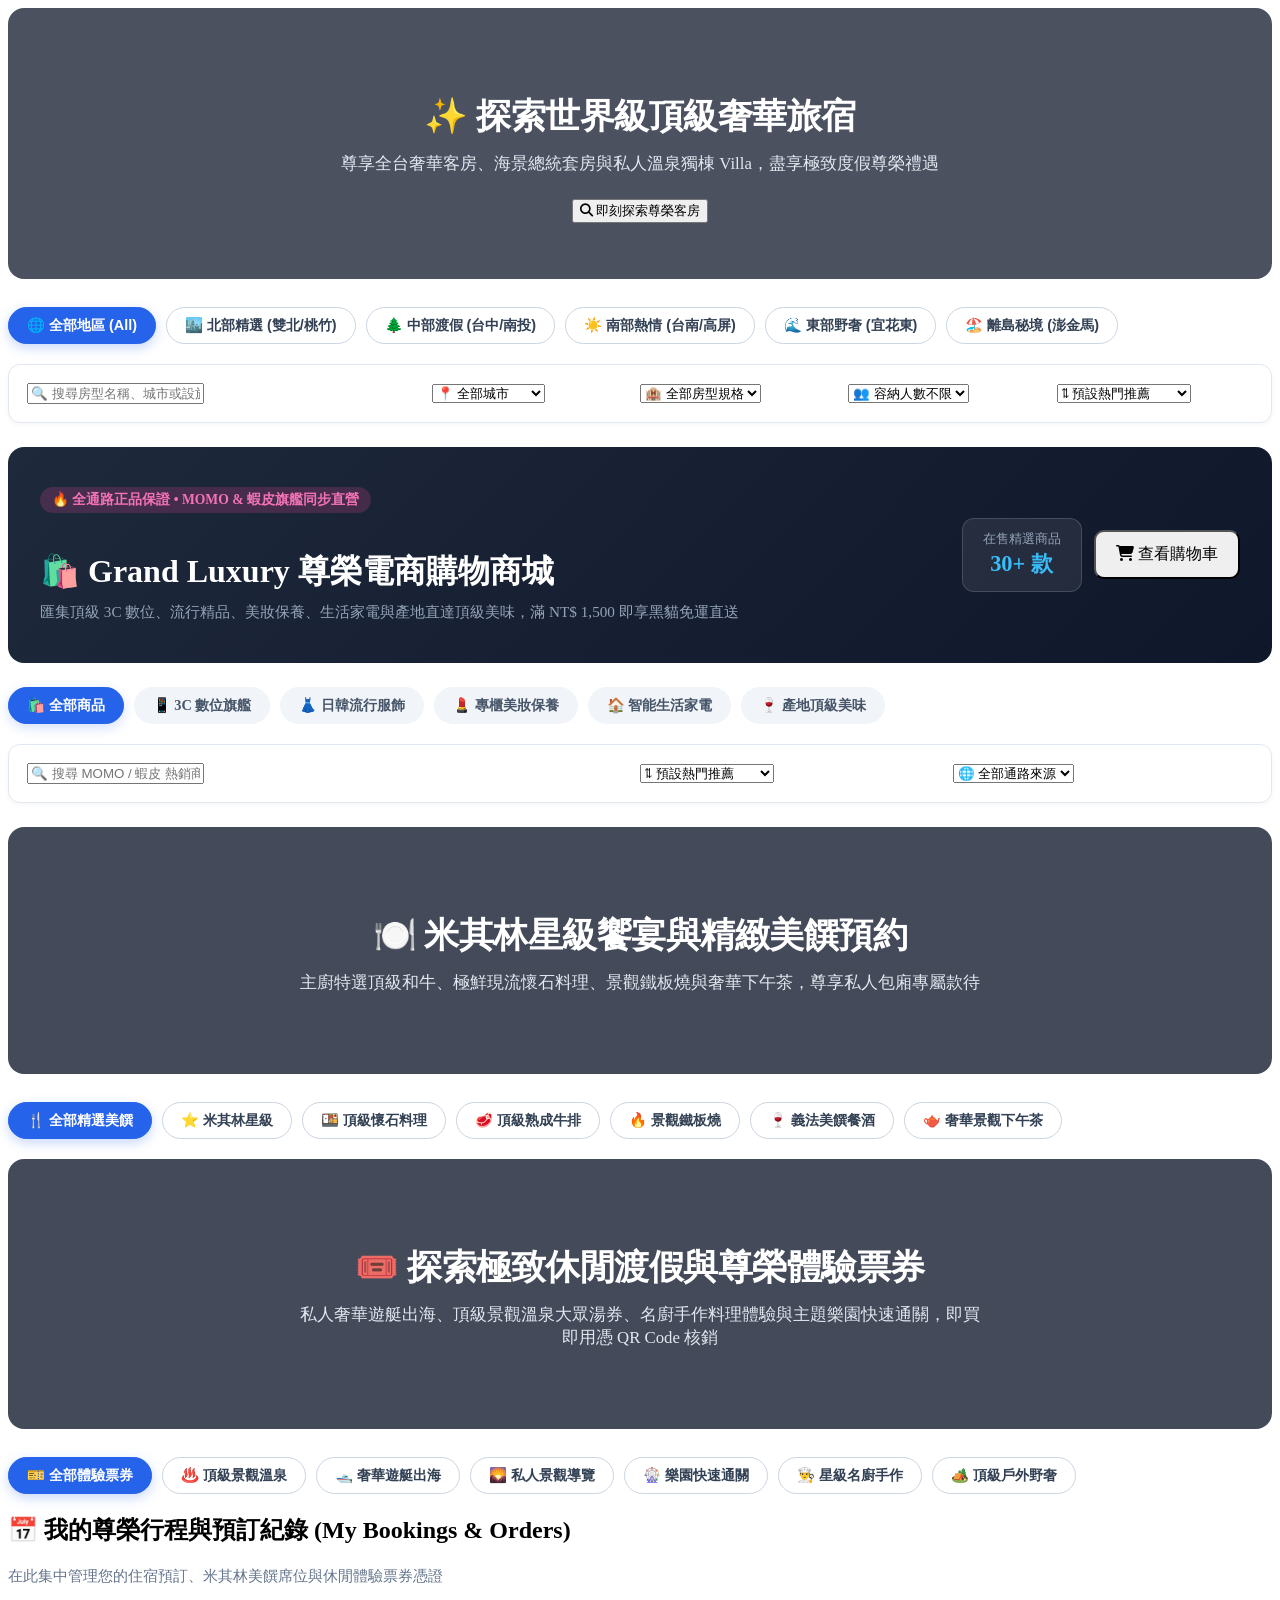
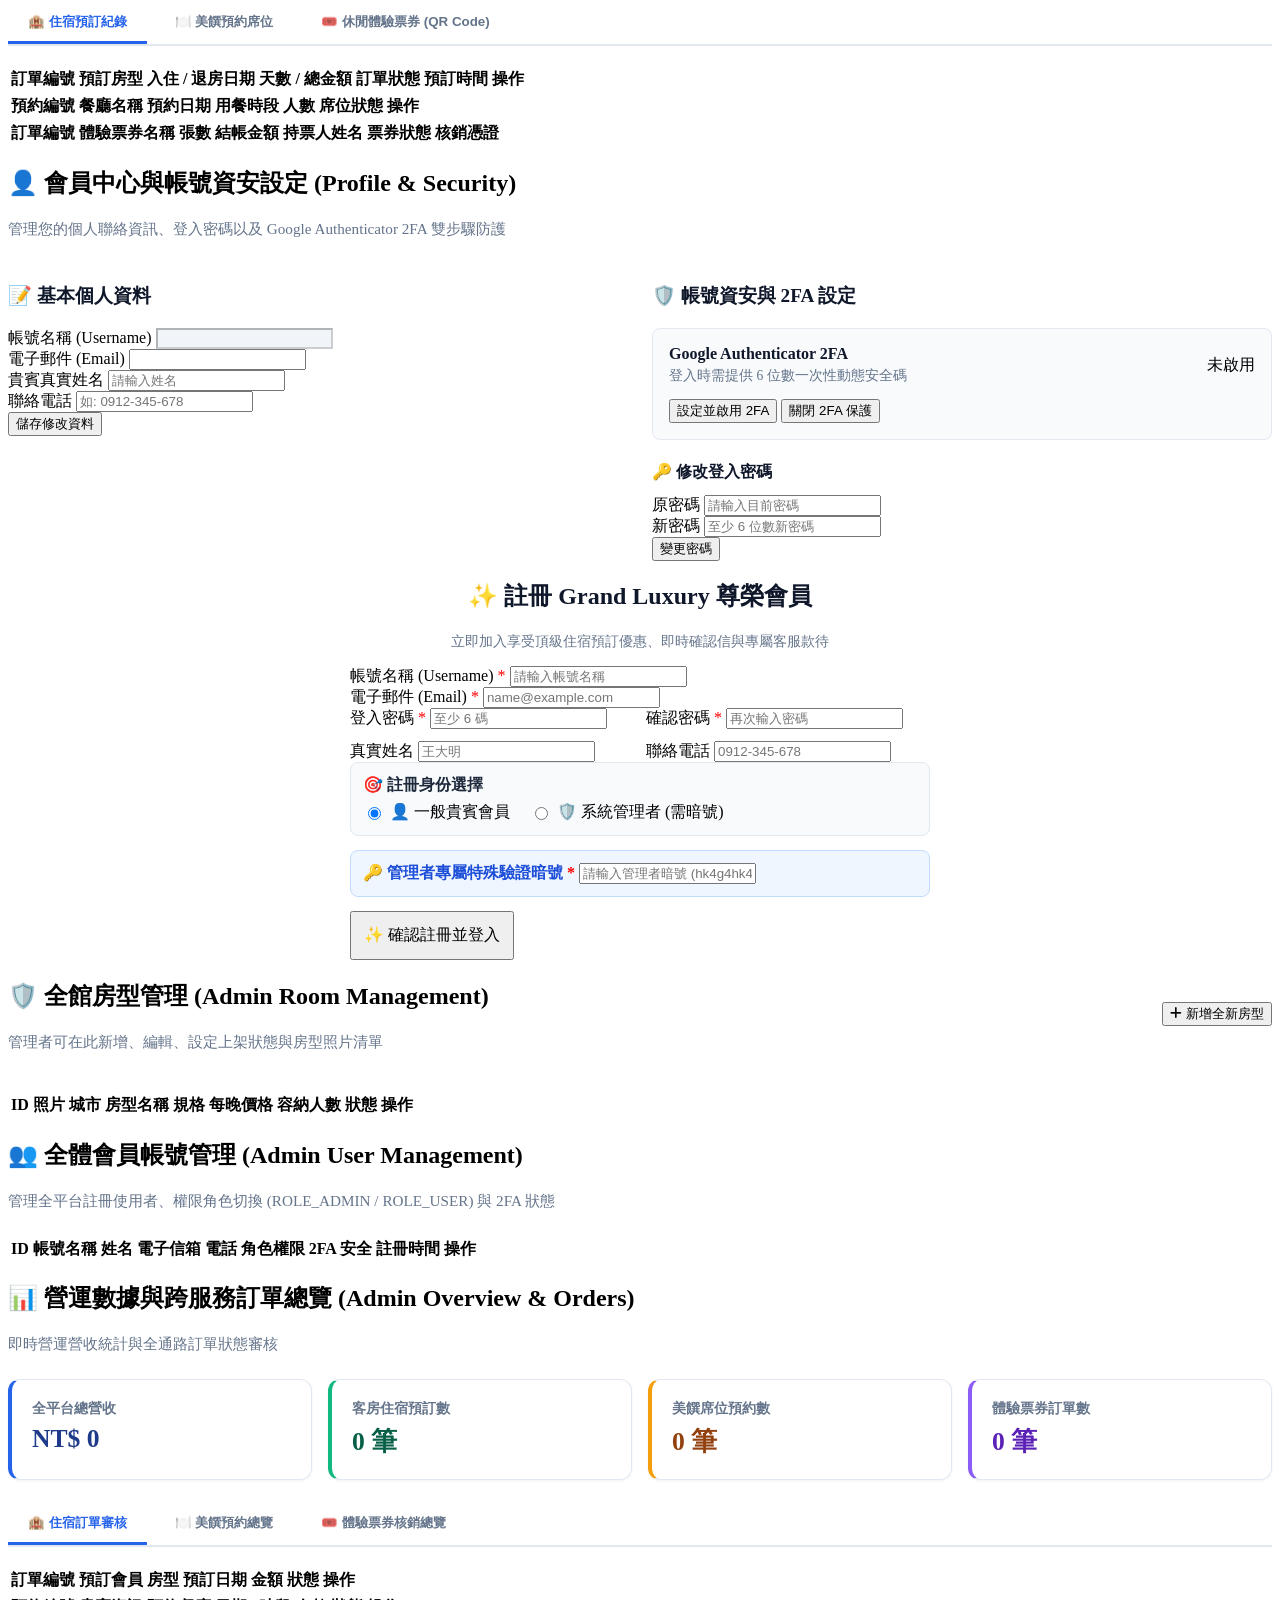
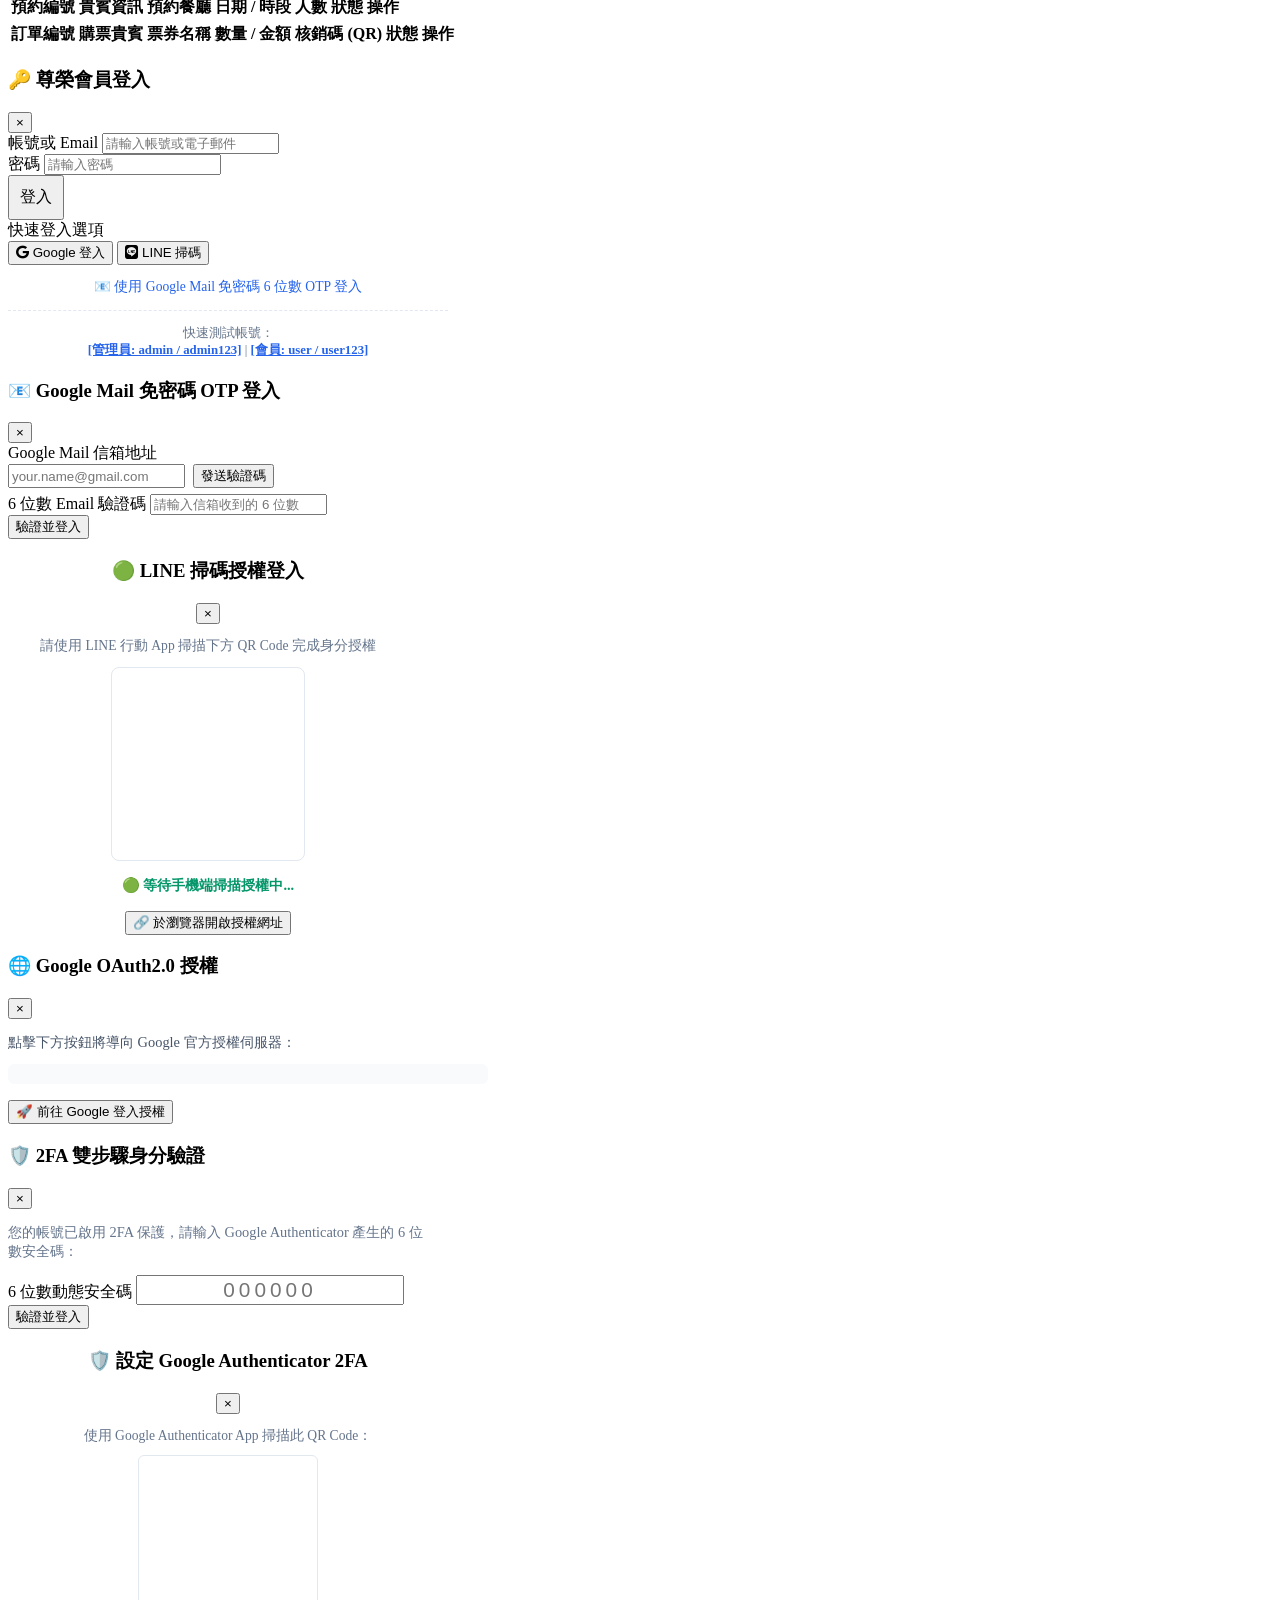
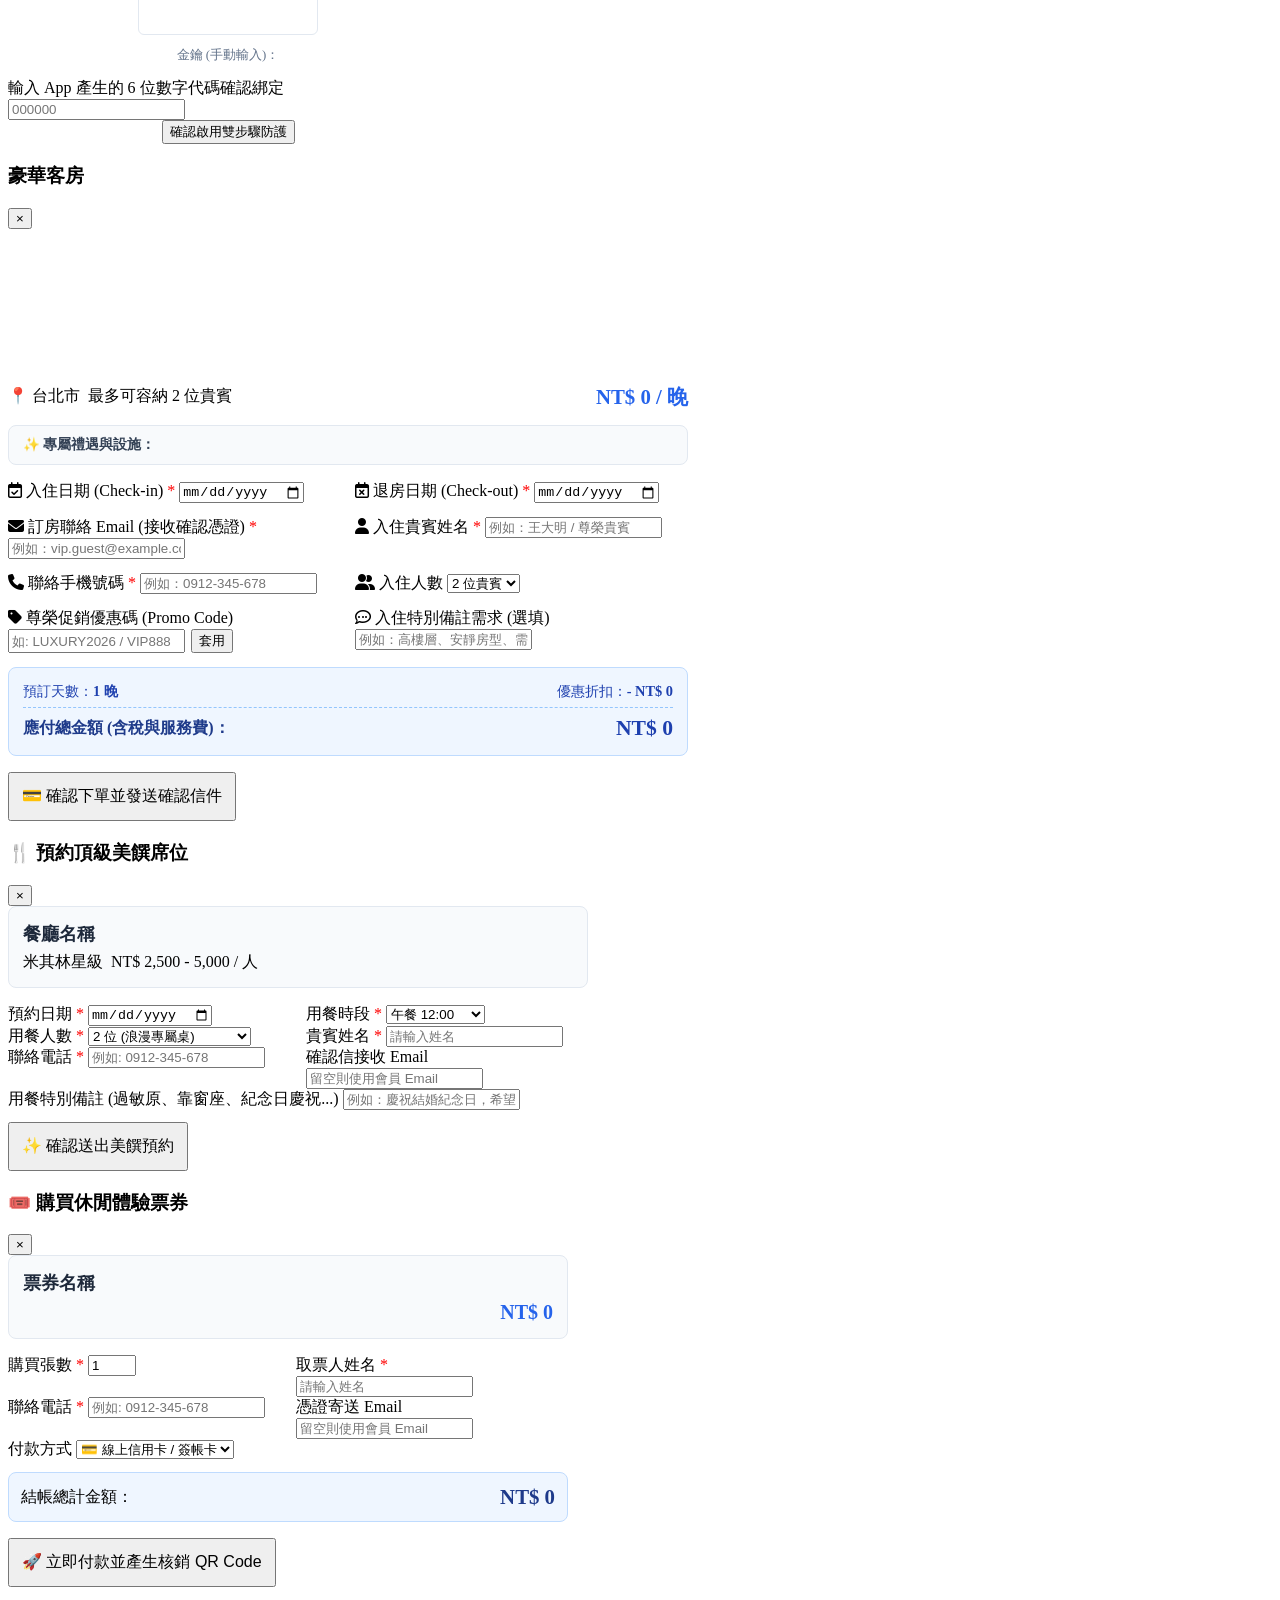
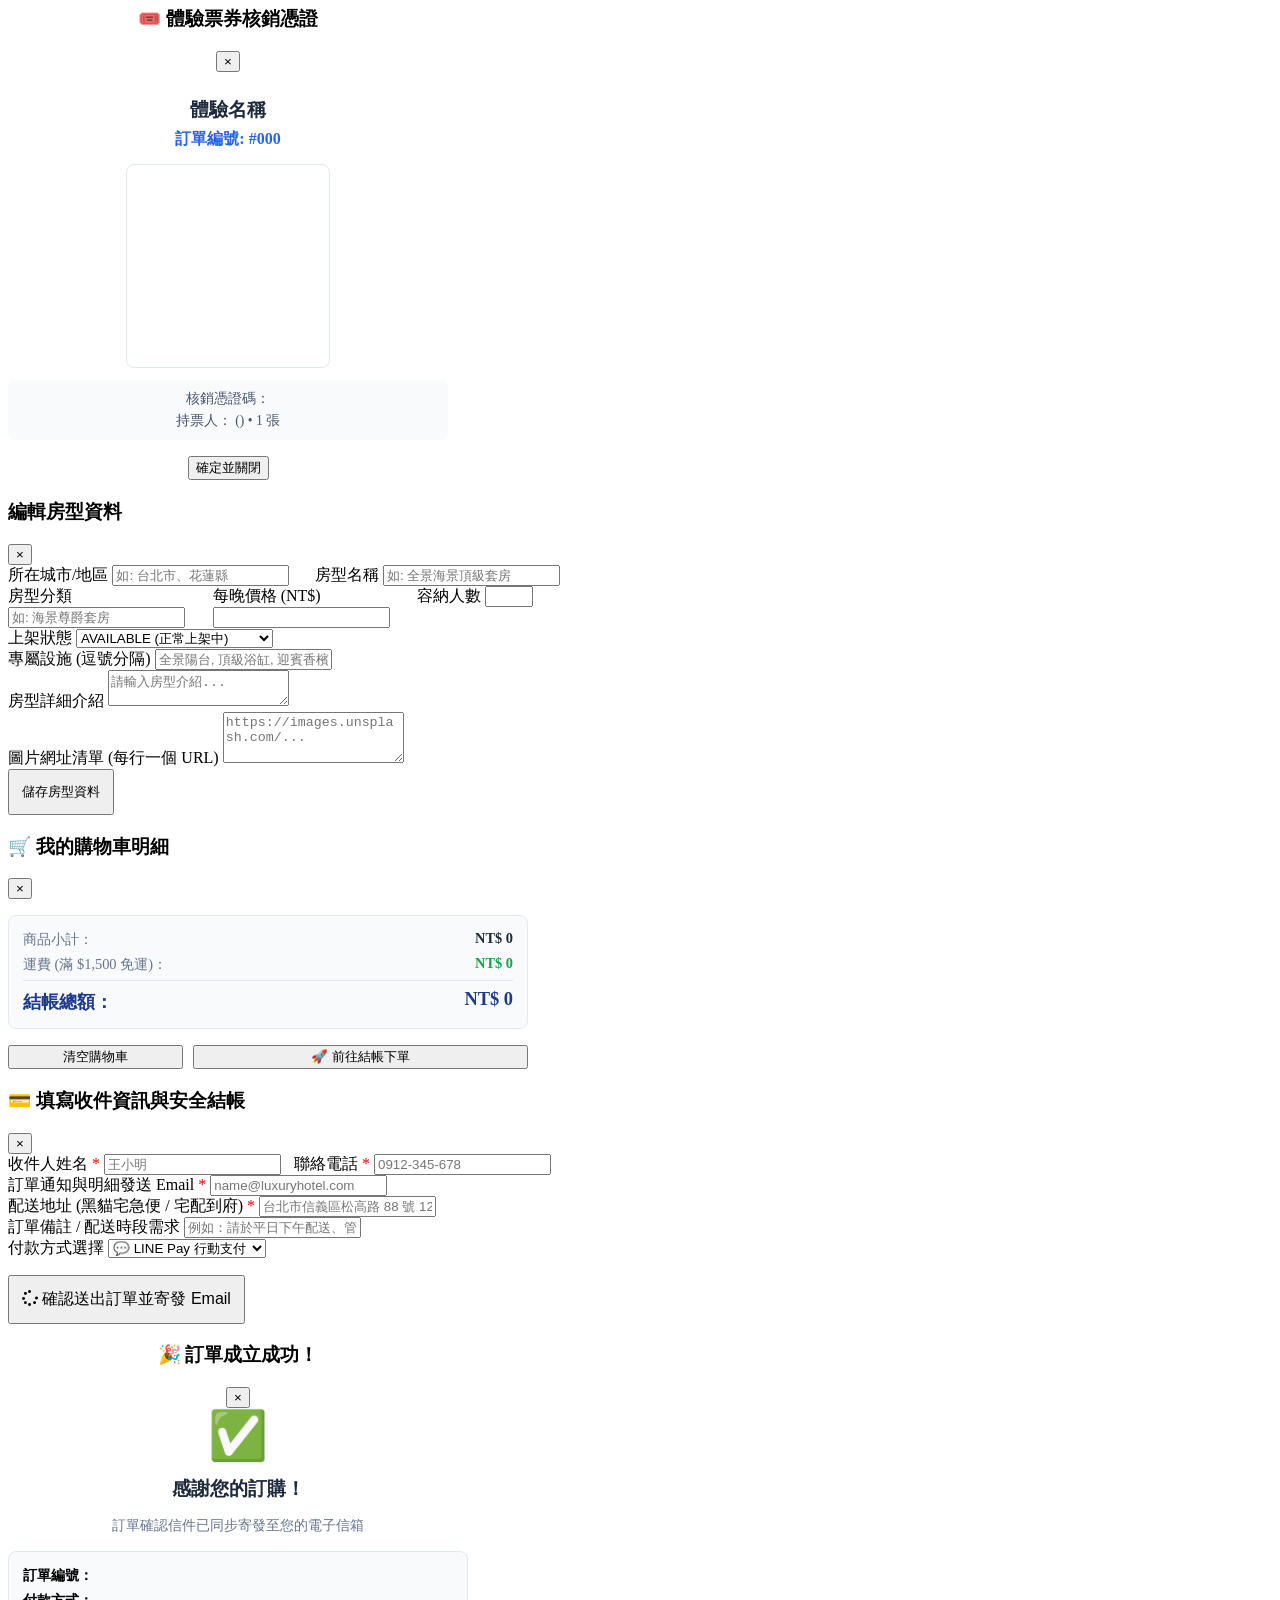
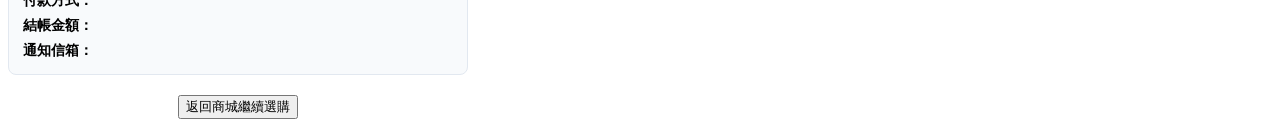
==== commit 32263f4f: "First commit" ====
--- a/src/main/resources/static/index.html
+++ b/src/main/resources/static/index.html
@@ -828,77 +828,97 @@
 
     <!-- 7. 客房詳情與預訂下單 Modal -->
     <div id="roomDetailModal" class="modal">
-        <div class="modal-content" style="max-width: 680px;">
-            <div class="modal-header">
-                <h3 id="modalRoomTitle">豪華套房</h3>
+        <div class="modal-content room-booking-modal-content" style="max-width: 680px;">
+            <div class="modal-header">
+                <h3 id="modalRoomTitle" class="modal-room-title">豪華客房</h3>
                 <button class="modal-close" onclick="app.closeModal('roomDetailModal')">&times;</button>
             </div>
-            <div class="modal-body">
+            <div class="modal-body room-booking-modal-body">
                 <!-- Image Gallery -->
-                <div class="gallery-container">
+                <div class="gallery-container modal-room-gallery">
                     <img id="galleryMainImg" class="gallery-main" src="data:image/svg+xml;charset=utf-8,%3Csvg xmlns='http://www.w3.org/2000/svg'/%3E" alt="Room Preview">
                     <div id="galleryThumbsContainer" class="gallery-thumbnails"></div>
                 </div>
 
-                <div style="display: flex; gap: 8px; flex-wrap: wrap; margin-bottom: 12px; align-items: center;">
-                    <span id="modalRoomCity" class="badge badge-paid">📍 台北市</span>
-                    <span id="modalRoomCapacity" class="badge badge-pending">最多可容納 2 位貴賓</span>
-                    <span id="modalRoomPrice" style="margin-left: auto; font-size: 1.3rem; font-weight: 800; color: #2563eb;">NT$ 0 / 晚</span>
-                </div>
-
-                <p id="modalRoomDesc" style="font-size: 0.9rem; color: #475569; margin-bottom: 12px;"></p>
-                <div style="background: #f8fafc; padding: 10px 14px; border-radius: 8px; font-size: 0.85rem; color: #334155; margin-bottom: 16px; border: 1px solid #e2e8f0;">
+                <div class="modal-room-tags-row" style="display: flex; gap: 8px; flex-wrap: wrap; margin-bottom: 12px; align-items: center;">
+                    <div class="modal-room-badges" style="display: flex; gap: 8px;">
+                        <span id="modalRoomCity" class="badge badge-paid">📍 台北市</span>
+                        <span id="modalRoomCapacity" class="badge badge-pending">最多可容納 2 位貴賓</span>
+                    </div>
+                    <div id="modalRoomPrice" class="modal-room-price-tag" style="margin-left: auto; font-size: 1.3rem; font-weight: 800; color: #2563eb;">NT$ 0 / 晚</div>
+                </div>
+
+                <p id="modalRoomDesc" class="modal-room-desc" style="font-size: 0.9rem; color: #475569; margin-bottom: 12px;"></p>
+                <div class="modal-room-amenities-box" style="background: #f8fafc; padding: 10px 14px; border-radius: 8px; font-size: 0.85rem; color: #334155; margin-bottom: 16px; border: 1px solid #e2e8f0;">
                     <strong>✨ 專屬禮遇與設施：</strong> <span id="modalRoomAmenities"></span>
                 </div>
 
-                <form onsubmit="app.handleBookingSubmit(event)">
-                    <div style="display: grid; grid-template-columns: 1fr 1fr; gap: 14px;">
-                        <div class="form-group">
-                            <label>入住日期 (Check-in)</label>
+                <form onsubmit="app.handleBookingSubmit(event)" class="room-booking-form">
+                    <div class="modal-form-grid" style="display: grid; grid-template-columns: 1fr 1fr; gap: 14px; margin-bottom: 14px;">
+                        <div class="form-group">
+                            <label><i class="fa-regular fa-calendar-check"></i> 入住日期 (Check-in) <span style="color: red;">*</span></label>
                             <input type="date" id="bookCheckIn" class="form-control" required onchange="app.calculateBookingTotal()">
                         </div>
                         <div class="form-group">
-                            <label>退房日期 (Check-out)</label>
+                            <label><i class="fa-regular fa-calendar-xmark"></i> 退房日期 (Check-out) <span style="color: red;">*</span></label>
                             <input type="date" id="bookCheckOut" class="form-control" required onchange="app.calculateBookingTotal()">
                         </div>
                     </div>
 
-                    <div style="display: grid; grid-template-columns: 1fr 1fr; gap: 14px;">
-                        <div class="form-group">
-                            <label>入住人數</label>
+                    <div class="modal-form-grid" style="display: grid; grid-template-columns: 1fr 1fr; gap: 14px; margin-bottom: 14px;">
+                        <div class="form-group">
+                            <label><i class="fa-solid fa-envelope"></i> 訂房聯絡 Email (接收確認憑證) <span style="color: red;">*</span></label>
+                            <input type="email" id="bookGuestEmail" class="form-control" placeholder="例如：vip.guest@example.com" required>
+                        </div>
+                        <div class="form-group">
+                            <label><i class="fa-solid fa-user"></i> 入住貴賓姓名 <span style="color: red;">*</span></label>
+                            <input type="text" id="bookGuestName" class="form-control" placeholder="例如：王大明 / 尊榮貴賓" required>
+                        </div>
+                    </div>
+
+                    <div class="modal-form-grid" style="display: grid; grid-template-columns: 1fr 1fr; gap: 14px; margin-bottom: 14px;">
+                        <div class="form-group">
+                            <label><i class="fa-solid fa-phone"></i> 聯絡手機號碼 <span style="color: red;">*</span></label>
+                            <input type="tel" id="bookGuestPhone" class="form-control" placeholder="例如：0912-345-678" required>
+                        </div>
+                        <div class="form-group">
+                            <label><i class="fa-solid fa-user-group"></i> 入住人數</label>
                             <select id="bookGuests" class="form-control">
                                 <option value="1">1 位貴賓</option>
                                 <option value="2" selected>2 位貴賓</option>
                                 <option value="3">3 位貴賓</option>
                                 <option value="4">4 位貴賓</option>
+                                <option value="6">6 位貴賓</option>
                             </select>
                         </div>
-                        <div class="form-group">
-                            <label>尊榮促銷優惠碼 (Promo Code)</label>
-                            <div style="display: flex; gap: 6px;">
+                    </div>
+
+                    <div class="modal-form-grid" style="display: grid; grid-template-columns: 1fr 1fr; gap: 14px; margin-bottom: 14px;">
+                        <div class="form-group">
+                            <label><i class="fa-solid fa-tag"></i> 尊榮促銷優惠碼 (Promo Code)</label>
+                            <div class="promo-input-wrapper" style="display: flex; gap: 6px;">
                                 <input type="text" id="bookPromoCode" class="form-control" placeholder="如: LUXURY2026 / VIP888">
                                 <button type="button" class="btn btn-outline btn-sm" onclick="app.applyPromoCode()">套用</button>
                             </div>
                         </div>
-                    </div>
-
-                    <div class="form-group">
-                        <label>入住特別備註需求 (選填)</label>
-                        <input type="text" id="bookSpecialRequests" class="form-control" placeholder="例如：高樓層、安靜房型、需額外備品">
-                    </div>
-
-                    <div style="background: #eff6ff; border: 1px solid #bfdbfe; border-radius: 8px; padding: 14px; margin-top: 14px;">
-                        <div style="display: flex; justify-content: space-between; font-size: 0.9rem; color: #1e40af; margin-bottom: 4px;">
+                        <div class="form-group">
+                            <label><i class="fa-regular fa-comment-dots"></i> 入住特別備註需求 (選填)</label>
+                            <input type="text" id="bookSpecialRequests" class="form-control" placeholder="例如：高樓層、安靜房型、需額外備品">
+                        </div>
+                    </div>
+
+                    <div class="booking-summary-card" style="background: #eff6ff; border: 1px solid #bfdbfe; border-radius: 8px; padding: 14px; margin-top: 14px;">
+                        <div class="summary-row" style="display: flex; justify-content: space-between; font-size: 0.9rem; color: #1e40af; margin-bottom: 4px;">
                             <span>預訂天數：<strong id="bookSummaryNights">1 晚</strong></span>
                             <span>優惠折扣：<strong id="bookSummaryDiscount">- NT$ 0</strong></span>
                         </div>
-                        <div style="display: flex; justify-content: space-between; align-items: center; border-top: 1px dashed #93c5fd; padding-top: 8px; margin-top: 6px;">
+                        <div class="summary-total-row" style="display: flex; justify-content: space-between; align-items: center; border-top: 1px dashed #93c5fd; padding-top: 8px; margin-top: 6px;">
                             <span style="font-weight: 600; color: #1e3a8a;">應付總金額 (含稅與服務費)：</span>
-                            <span id="bookSummaryTotal" style="font-size: 1.35rem; font-weight: 800; color: #1e40af;">NT$ 0</span>
-                        </div>
-                    </div>
-
-                    <button type="submit" id="btnSubmitBooking" class="btn btn-primary btn-block" style="padding: 12px; font-size: 1rem; margin-top: 16px;">
+                            <span id="bookSummaryTotal" class="summary-total-val" style="font-size: 1.35rem; font-weight: 800; color: #1e40af;">NT$ 0</span>
+                        </div>
+                    </div>
+
+                    <button type="submit" id="btnSubmitBooking" class="btn btn-primary btn-block submit-booking-btn" style="padding: 12px; font-size: 1rem; margin-top: 16px;">
                         💳 確認下單並發送確認信件
                     </button>
                 </form>
@@ -1248,8 +1268,8 @@
         </div>
     </div>
 
-    <!-- Floating Shopping Cart Button (Mobile & Quick Access) -->
-    <div style="position: fixed; right: 24px; bottom: 24px; z-index: 999;">
+    <!-- Floating Shopping Cart Button (Shop Only Floating Access) -->
+    <div id="floatingShopCartContainer" style="position: fixed; right: 24px; bottom: 24px; z-index: 999; display: none;">
         <button type="button" class="btn btn-primary" onclick="app.openShopCartModal()" style="width: 58px; height: 58px; border-radius: 50%; box-shadow: 0 8px 24px rgba(37, 99, 235, 0.4); display: flex; align-items: center; justify-content: center; font-size: 1.3rem; position: relative;">
             <i class="fa-solid fa-cart-shopping"></i>
             <span id="spaCartBadgeCount" style="position: absolute; top: -4px; right: -4px; background: #dc2626; color: white; border-radius: 9999px; font-size: 0.75rem; font-weight: 800; min-width: 20px; height: 20px; display: flex; align-items: center; justify-content: center; padding: 0 4px; border: 2px solid #ffffff; transition: transform 0.2s;">0</span>
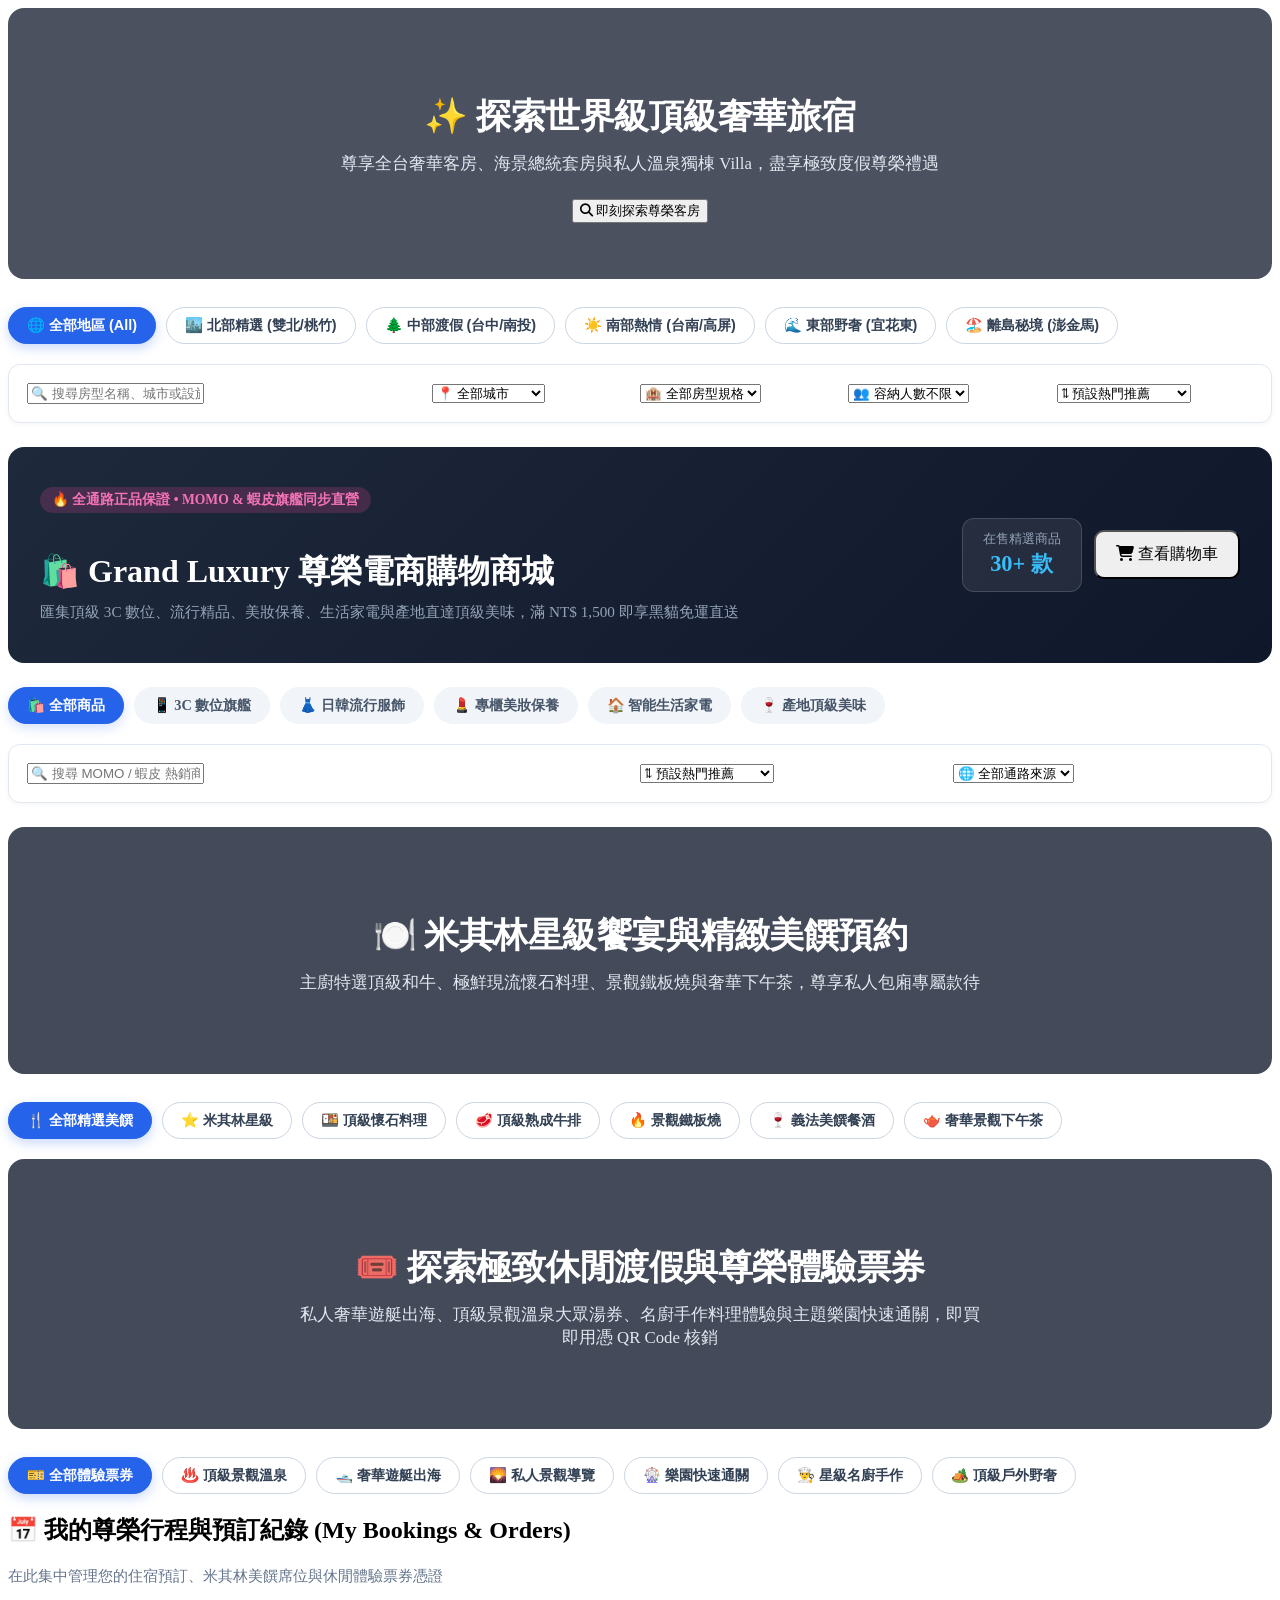
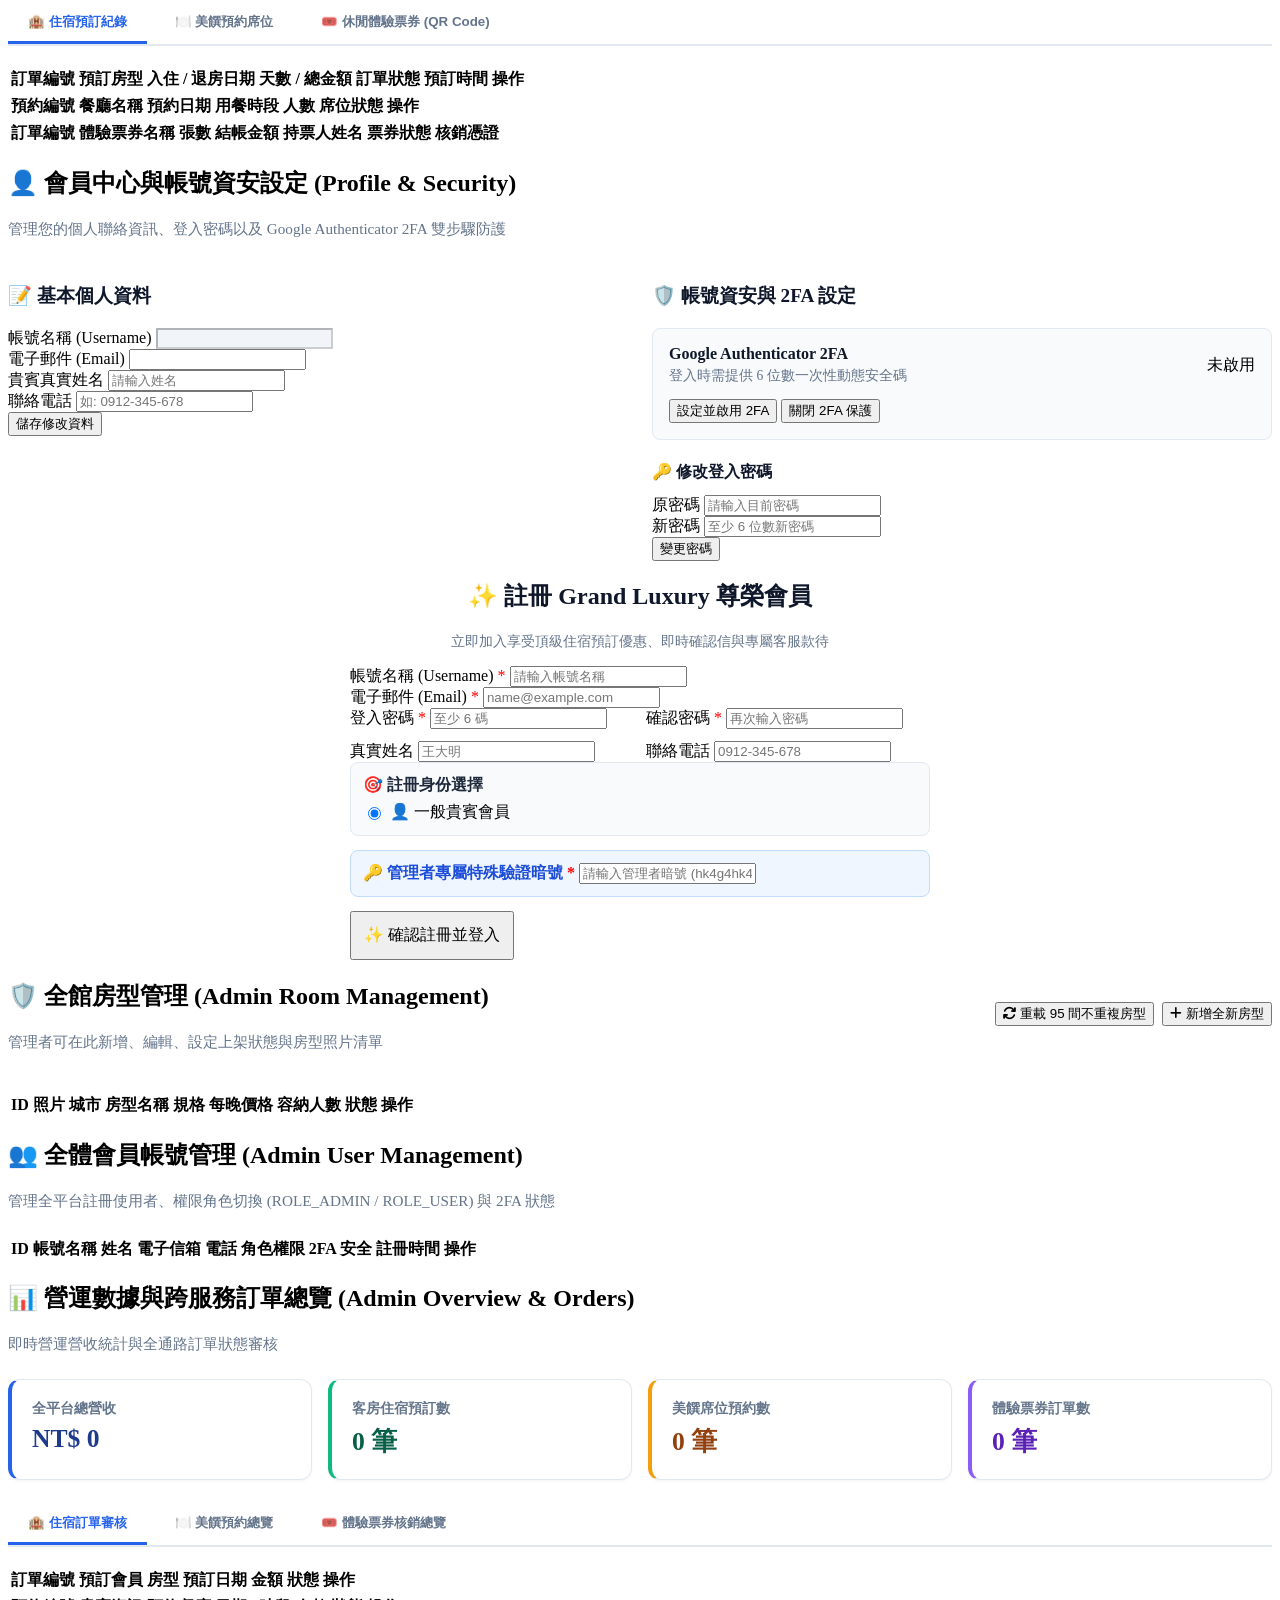
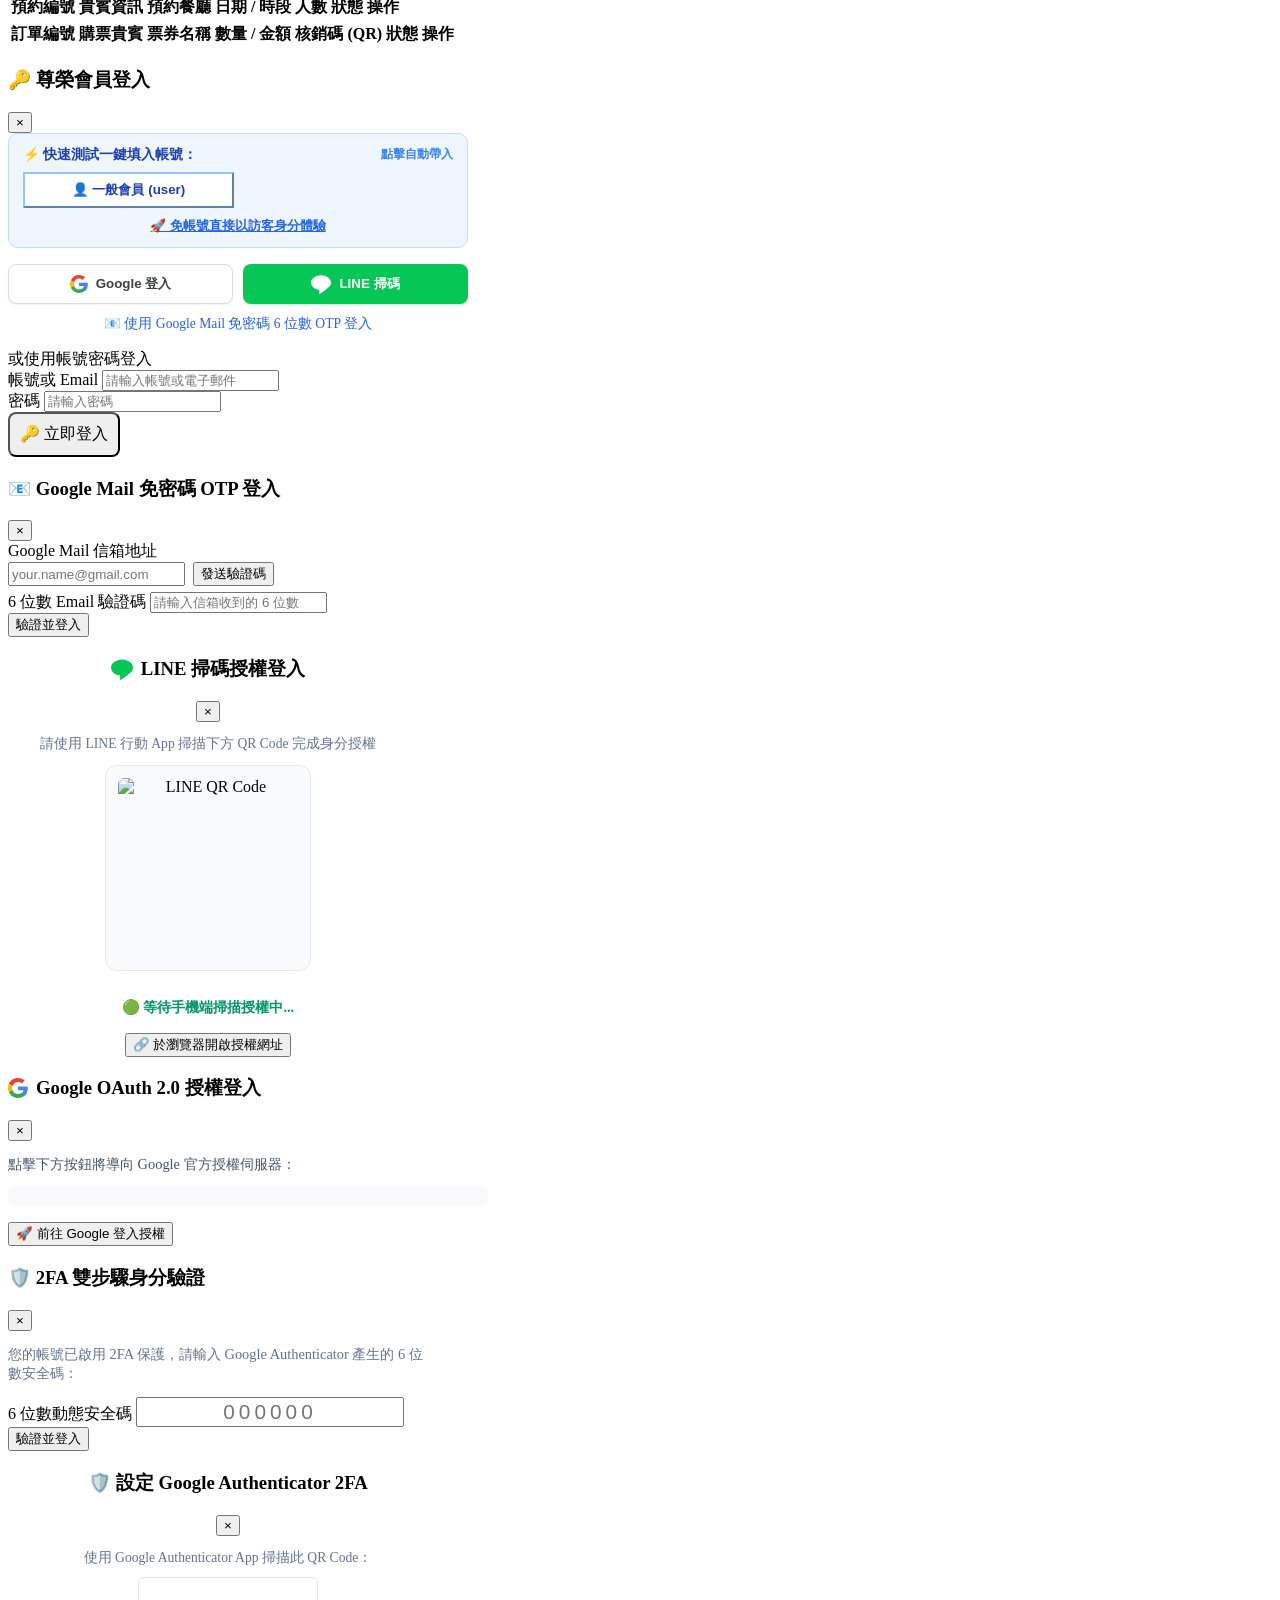
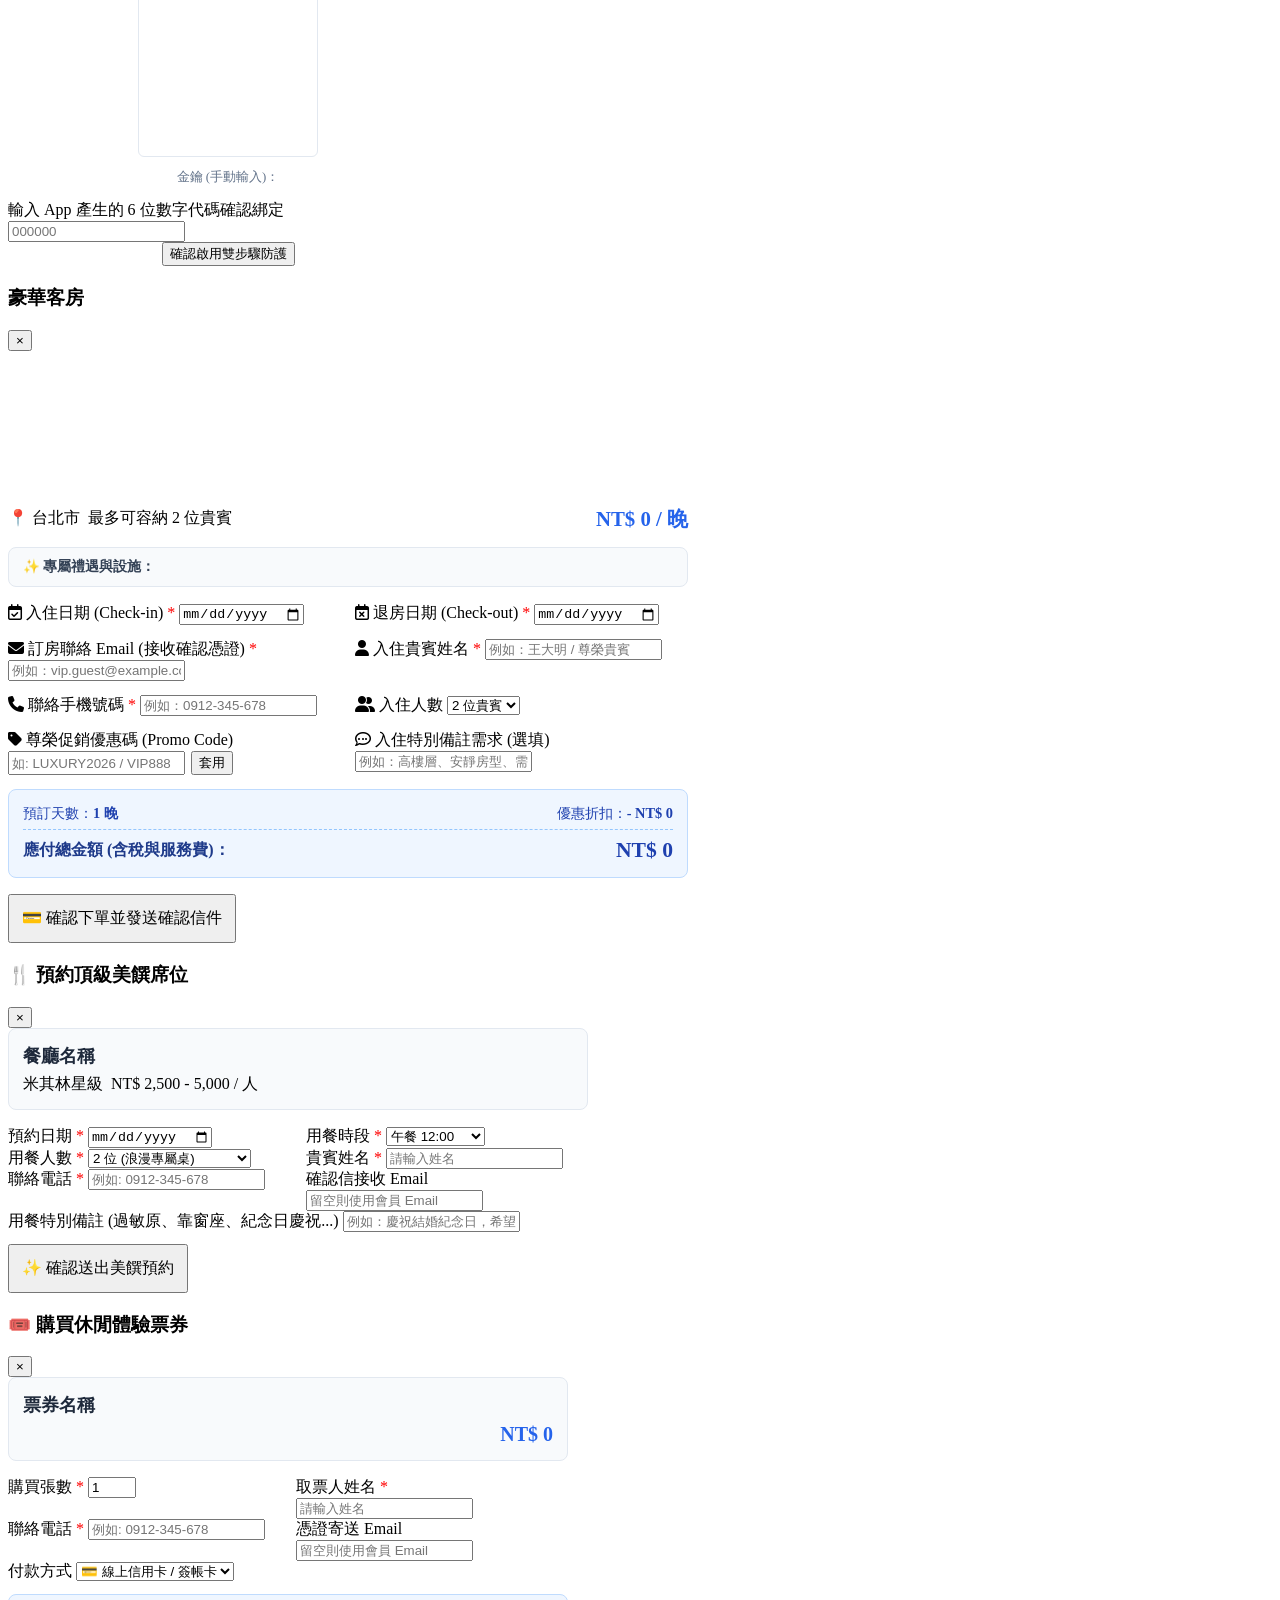
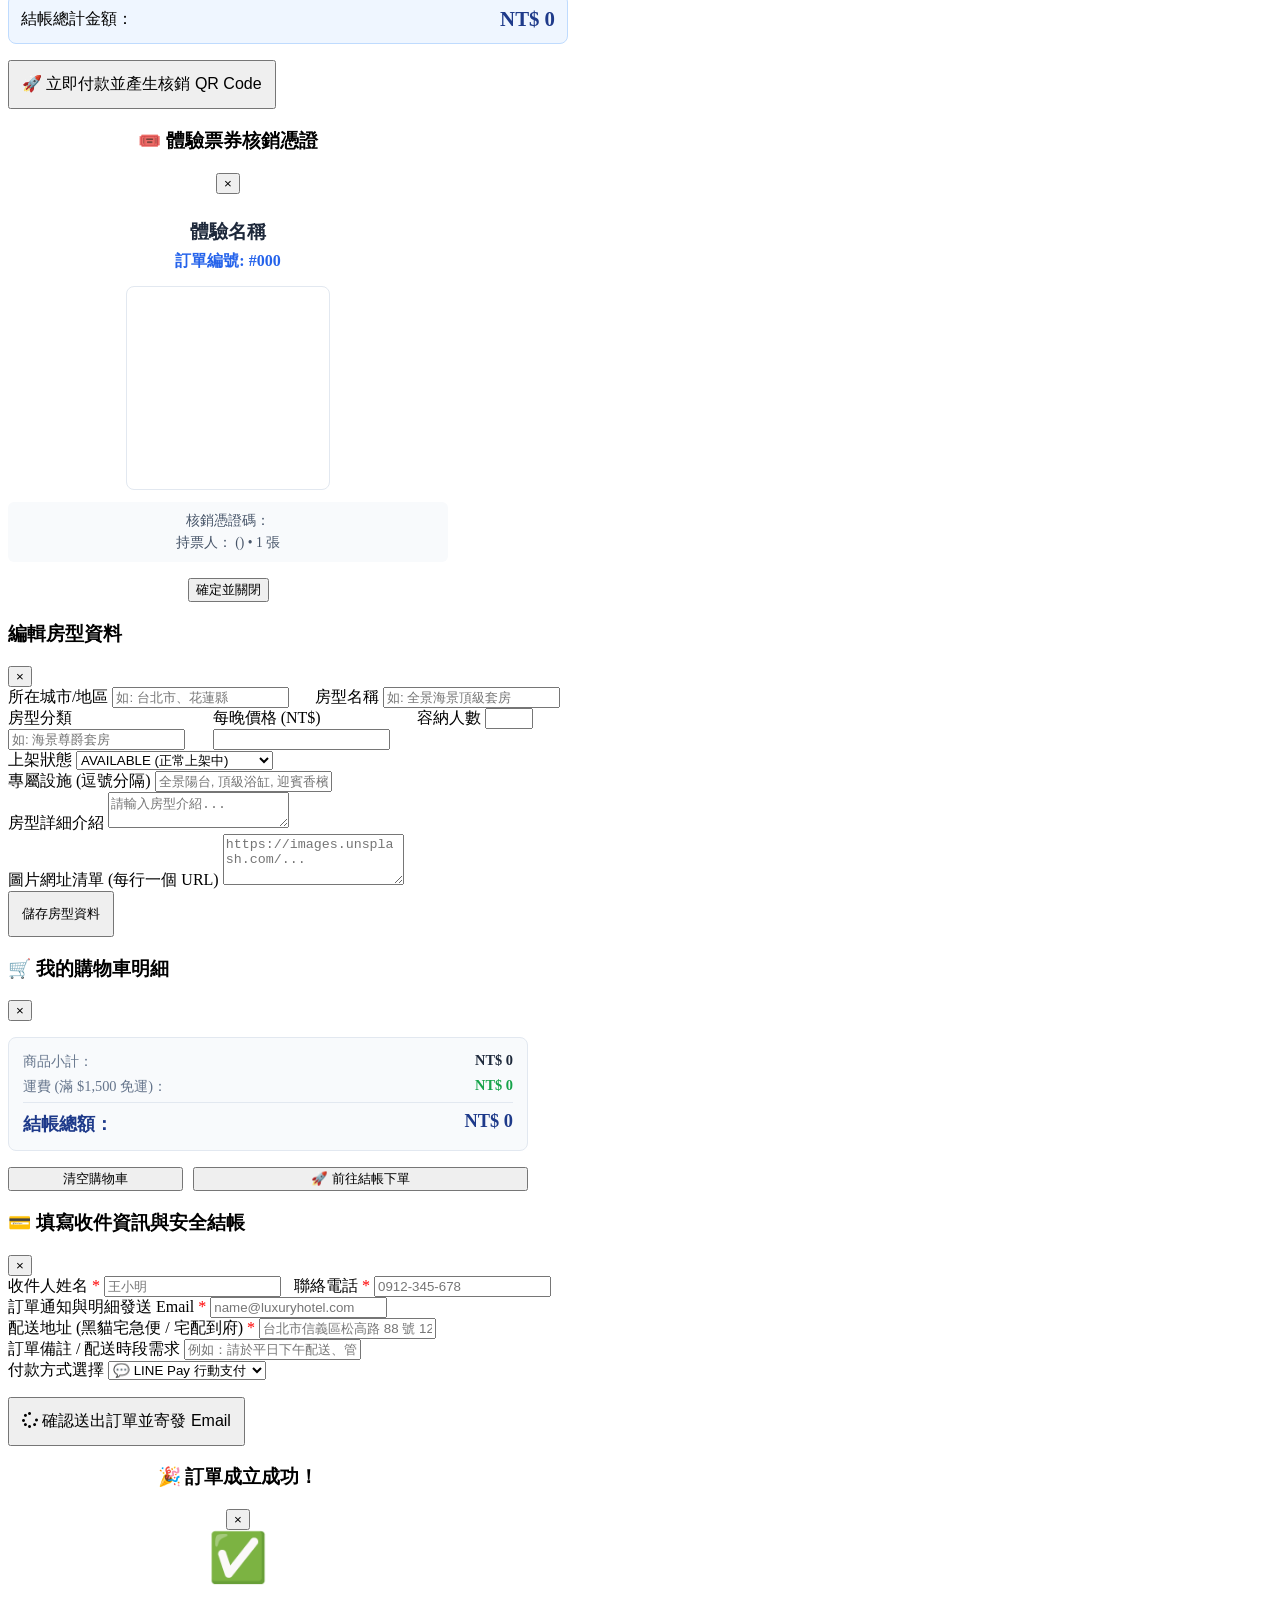
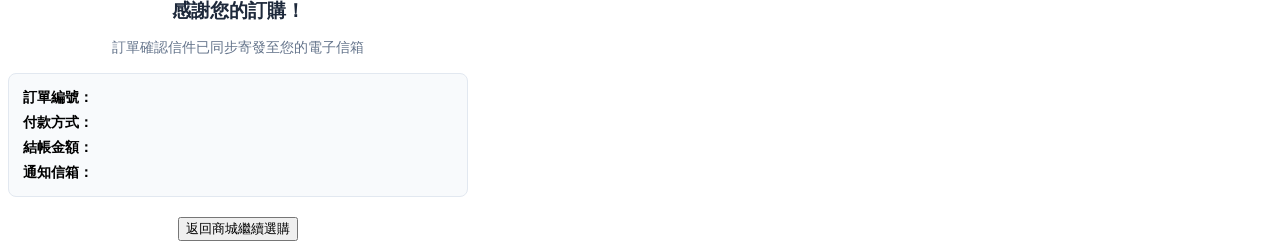
==== commit a48503a7: "First commit" ====
--- a/src/main/resources/static/index.html
+++ b/src/main/resources/static/index.html
@@ -487,9 +487,6 @@
                                     <label style="display: flex; align-items: center; gap: 6px; cursor: pointer;">
                                         <input type="radio" name="regRole" value="ROLE_USER" checked onchange="app.toggleAdminKeyField()"> 👤 一般貴賓會員
                                     </label>
-                                    <label style="display: flex; align-items: center; gap: 6px; cursor: pointer;">
-                                        <input type="radio" name="regRole" value="ROLE_ADMIN" onchange="app.toggleAdminKeyField()"> 🛡️ 系統管理者 (需暗號)
-                                    </label>
                                 </div>
                             </div>
 
@@ -513,9 +510,14 @@
                         <h2>🛡️ 全館房型管理 (Admin Room Management)</h2>
                         <p style="color: #64748b; font-size: 0.95rem; margin-top: 4px;">管理者可在此新增、編輯、設定上架狀態與房型照片清單</p>
                     </div>
-                    <button class="btn btn-primary" onclick="app.openRoomEditModal(null)">
-                        <i class="fa-solid fa-plus"></i> 新增全新房型
-                    </button>
+                    <div style="display: flex; gap: 8px; flex-wrap: wrap;">
+                        <button type="button" class="btn btn-outline" onclick="app.reseedAdminRooms()">
+                            <i class="fa-solid fa-arrows-rotate"></i> 重載 95 間不重複房型
+                        </button>
+                        <button type="button" class="btn btn-primary" onclick="app.openRoomEditModal(null)">
+                            <i class="fa-solid fa-plus"></i> 新增全新房型
+                        </button>
+                    </div>
                 </div>
 
                 <div class="table-card">
@@ -681,12 +683,59 @@
 
     <!-- 1. 登入 Modal -->
     <div id="loginModal" class="modal">
-        <div class="modal-content" style="max-width: 440px;">
+        <div class="modal-content" style="max-width: 460px;">
             <div class="modal-header">
                 <h3>🔑 尊榮會員登入</h3>
                 <button class="modal-close" onclick="app.closeModal('loginModal')">&times;</button>
             </div>
             <div class="modal-body">
+                <!-- 1. 快速測試一鍵帶入 (置於最上方，方便立即使用) -->
+                <div style="background: #eff6ff; border: 1px solid #bfdbfe; border-radius: 10px; padding: 12px 14px; margin-bottom: 16px;">
+                    <div style="font-size: 0.85rem; font-weight: 700; color: #1e40af; margin-bottom: 8px; display: flex; align-items: center; justify-content: space-between;">
+                        <span>⚡ 快速測試一鍵填入帳號：</span>
+                        <span style="font-size: 0.75rem; color: #3b82f6;">點擊自動帶入</span>
+                    </div>
+                    <div style="display: grid; grid-template-columns: 1fr 1fr; gap: 8px;">
+                        <button type="button" class="btn btn-outline btn-sm" onclick="app.quickFillLogin('user', 'user123')" style="background: white; border-color: #93c5fd; color: #1e40af; font-weight: 600; padding: 7px 6px;">
+                            👤 一般會員 (user)
+                        </button>
+                    </div>
+                    <div style="margin-top: 8px; text-align: center;">
+                        <a href="javascript:void(0)" onclick="app.handleGuestLogin()" style="font-size: 0.8rem; color: #2563eb; text-decoration: underline; font-weight: 600;">
+                            🚀 免帳號直接以訪客身分體驗
+                        </a>
+                    </div>
+                </div>
+
+                <!-- 2. 第三方快速授權登入 (Google & LINE 官方彩色圖標) -->
+                <div style="margin-bottom: 16px;">
+                    <div style="display: grid; grid-template-columns: 1fr 1fr; gap: 10px; margin-bottom: 10px;">
+                        <button type="button" class="btn btn-outline" onclick="app.handleGoogleOAuthLogin()" style="background: #ffffff; border: 1px solid #dadce0; color: #3c4043; font-weight: 600; display: flex; align-items: center; justify-content: center; gap: 8px; padding: 10px 12px; box-shadow: 0 1px 2px rgba(0,0,0,0.05); border-radius: 8px;">
+                            <svg width="18" height="18" viewBox="0 0 24 24">
+                                <path fill="#4285F4" d="M23.745 12.27c0-.7-.06-1.4-.19-2.07H12v4.51h6.6c-.29 1.52-1.14 2.82-2.4 3.68v3.05h3.88c2.27-2.09 3.665-5.17 3.665-9.17z"/>
+                                <path fill="#34A853" d="M12 24c3.24 0 5.95-1.08 7.93-2.91l-3.88-3.05c-1.08.72-2.45 1.16-4.05 1.16-3.12 0-5.77-2.1-6.72-4.93H1.25v3.15C3.26 21.36 7.33 24 12 24z"/>
+                                <path fill="#FBBC05" d="M5.28 14.27c-.25-.72-.38-1.49-.38-2.27s.13-1.55.38-2.27V6.58H1.25C.45 8.18 0 9.99 0 12s.45 3.82 1.25 5.42l4.03-3.15z"/>
+                                <path fill="#EA4335" d="M12 4.75c1.77 0 3.35.61 4.6 1.8l3.42-3.42C17.95 1.19 15.24 0 12 0 7.33 0 3.26 2.64 1.25 6.58l4.03 3.15c.95-2.83 3.6-4.98 6.72-4.98z"/>
+                            </svg>
+                            Google 登入
+                        </button>
+                        <button type="button" class="btn" onclick="app.showLineQrCodeModal()" style="background: #06C755; border: none; color: #ffffff; font-weight: 600; display: flex; align-items: center; justify-content: center; gap: 8px; padding: 10px 12px; box-shadow: 0 1px 2px rgba(6,199,85,0.2); border-radius: 8px;">
+                            <svg width="20" height="20" viewBox="0 0 24 24" fill="white">
+                                <path d="M24 10.3c0-4.8-5.4-8.8-12-8.8S0 5.5 0 10.3c0 4.3 3.8 7.9 9 8.6.3.1.8.2.9.6.1.3.1.8 0 1.2l-.3 1.7c-.1.5-.4 1.8 1.6 1 2-1.3 5.4-3.2 7.4-5.4 3.4-2 5.4-4.5 5.4-7.1z"/>
+                            </svg>
+                            LINE 掃碼
+                        </button>
+                    </div>
+                    <div style="text-align: center;">
+                        <a href="javascript:void(0)" onclick="app.showGoogleMailOtpModal()" style="font-size: 0.85rem; color: #2563eb; text-decoration: none; font-weight: 500;">
+                            📧 使用 Google Mail 免密碼 6 位數 OTP 登入
+                        </a>
+                    </div>
+                </div>
+
+                <div class="oauth-divider">或使用帳號密碼登入</div>
+
+                <!-- 3. 一般帳號密碼登入表單 -->
                 <form onsubmit="app.handleLogin(event)">
                     <div class="form-group">
                         <label>帳號或 Email</label>
@@ -696,36 +745,14 @@
                         <label>密碼</label>
                         <input type="password" id="loginPassword" class="form-control" required placeholder="請輸入密碼">
                     </div>
-                    <button type="submit" class="btn btn-primary btn-block" style="padding: 10px; font-size: 1rem;">登入</button>
+                    <button type="submit" class="btn btn-primary btn-block" style="padding: 10px; font-size: 1rem; border-radius: 8px;">
+                        🔑 立即登入
+                    </button>
                 </form>
-
-                <div class="oauth-divider">快速登入選項</div>
-
-                <div class="oauth-button-grid">
-                    <button type="button" class="btn-oauth btn-oauth-google" onclick="app.handleGoogleOAuthLogin()">
-                        <i class="fa-brands fa-google"></i> Google 登入
-                    </button>
-                    <button type="button" class="btn-oauth btn-oauth-line" onclick="app.showLineQrCodeModal()">
-                        <i class="fa-brands fa-line"></i> LINE 掃碼
-                    </button>
-                </div>
-
-                <div style="margin-top: 12px; text-align: center;">
-                    <a href="javascript:void(0)" onclick="app.showGoogleMailOtpModal()" style="font-size: 0.85rem; color: #2563eb; text-decoration: none;">
-                        📧 使用 Google Mail 免密碼 6 位數 OTP 登入
-                    </a>
-                </div>
-
-                <div style="margin-top: 14px; padding-top: 14px; border-top: 1px dashed #e2e8f0; font-size: 0.8rem; color: #64748b; text-align: center;">
-                    快速測試帳號：<br>
-                    <a href="javascript:void(0)" onclick="app.quickFillLogin('admin', 'admin123')" style="color:#2563eb; font-weight: bold;">[管理員: admin / admin123]</a> |
-                    <a href="javascript:void(0)" onclick="app.quickFillLogin('user', 'user123')" style="color:#2563eb; font-weight: bold;">[會員: user / user123]</a>
-                </div>
             </div>
         </div>
     </div>
 
-    <!-- 2. Google Mail OTP 登入 Modal -->
     <div id="googleMailOtpModal" class="modal">
         <div class="modal-content" style="max-width: 440px;">
             <div class="modal-header">
@@ -756,23 +783,37 @@
     <div id="lineQrModal" class="modal">
         <div class="modal-content" style="max-width: 400px; text-align: center;">
             <div class="modal-header">
-                <h3>🟢 LINE 掃碼授權登入</h3>
+                <h3 style="display: flex; align-items: center; gap: 8px; justify-content: center; width: 100%;">
+                    <svg width="22" height="22" viewBox="0 0 24 24" fill="#06C755">
+                        <path d="M24 10.3c0-4.8-5.4-8.8-12-8.8S0 5.5 0 10.3c0 4.3 3.8 7.9 9 8.6.3.1.8.2.9.6.1.3.1.8 0 1.2l-.3 1.7c-.1.5-.4 1.8 1.6 1 2-1.3 5.4-3.2 7.4-5.4 3.4-2 5.4-4.5 5.4-7.1z"/>
+                    </svg>
+                    LINE 掃碼授權登入
+                </h3>
                 <button class="modal-close" onclick="app.closeModal('lineQrModal')">&times;</button>
             </div>
             <div class="modal-body">
                 <p style="color: #64748b; font-size: 0.85rem; margin-bottom: 12px;">請使用 LINE 行動 App 掃描下方 QR Code 完成身分授權</p>
-                <img id="lineQrImg" src="data:image/svg+xml;charset=utf-8,%3Csvg xmlns='http://www.w3.org/2000/svg'/%3E" style="width: 180px; height: 180px; margin: 0 auto 12px auto; display: block; border: 1px solid #e2e8f0; padding: 6px; border-radius: 8px;" alt="LINE QR Code">
+                <div style="background: #f8fafc; padding: 12px; border-radius: 12px; display: inline-block; border: 1px solid #e2e8f0; margin-bottom: 12px;">
+                    <img id="lineQrImg" src="https://api.qrserver.com/v1/create-qr-code/?size=180x180&data=https://access.line.me/oauth2/v2.1/authorize" style="width: 180px; height: 180px; display: block; border-radius: 6px;" alt="LINE QR Code">
+                </div>
                 <p id="lineQrStatusText" style="font-size: 0.9rem; font-weight: 600; color: #059669; margin-bottom: 16px;">🟢 等待手機端掃描授權中...</p>
                 <button type="button" class="btn btn-outline btn-block" onclick="app.openLineAuthUrl()">🔗 於瀏覽器開啟授權網址</button>
             </div>
         </div>
     </div>
 
-    <!-- 4. Google OAuth Link Modal -->
     <div id="googleAuthUrlModal" class="modal">
         <div class="modal-content" style="max-width: 480px;">
             <div class="modal-header">
-                <h3>🌐 Google OAuth2.0 授權</h3>
+                <h3 style="display: flex; align-items: center; gap: 8px;">
+                    <svg width="20" height="20" viewBox="0 0 24 24">
+                        <path fill="#4285F4" d="M23.745 12.27c0-.7-.06-1.4-.19-2.07H12v4.51h6.6c-.29 1.52-1.14 2.82-2.4 3.68v3.05h3.88c2.27-2.09 3.665-5.17 3.665-9.17z"/>
+                        <path fill="#34A853" d="M12 24c3.24 0 5.95-1.08 7.93-2.91l-3.88-3.05c-1.08.72-2.45 1.16-4.05 1.16-3.12 0-5.77-2.1-6.72-4.93H1.25v3.15C3.26 21.36 7.33 24 12 24z"/>
+                        <path fill="#FBBC05" d="M5.28 14.27c-.25-.72-.38-1.49-.38-2.27s.13-1.55.38-2.27V6.58H1.25C.45 8.18 0 9.99 0 12s.45 3.82 1.25 5.42l4.03-3.15z"/>
+                        <path fill="#EA4335" d="M12 4.75c1.77 0 3.35.61 4.6 1.8l3.42-3.42C17.95 1.19 15.24 0 12 0 7.33 0 3.26 2.64 1.25 6.58l4.03 3.15c.95-2.83 3.6-4.98 6.72-4.98z"/>
+                    </svg>
+                    Google OAuth 2.0 授權登入
+                </h3>
                 <button class="modal-close" onclick="app.closeModal('googleAuthUrlModal')">&times;</button>
             </div>
             <div class="modal-body">
@@ -783,7 +824,6 @@
         </div>
     </div>
 
-    <!-- 5. 2FA 登入校驗 Modal -->
     <div id="twoFactorVerifyModal" class="modal">
         <div class="modal-content" style="max-width: 420px;">
             <div class="modal-header">
@@ -1159,7 +1199,7 @@
     <div id="spaCartModal" class="modal">
         <div class="modal-content" style="max-width: 520px;">
             <div class="modal-header">
-                <h3>🛒 我的購物車明細</h3>
+                <h3 id="spaCartModalTitle">🛒 我的購物車明細</h3>
                 <button class="modal-close" onclick="app.closeShopCartModal()">&times;</button>
             </div>
             <div class="modal-body">
@@ -1277,6 +1317,6 @@
     </div>
 
     <!-- Frontend Core Application Script -->
-    <script src="/js/app.js?v=20260922_v5"></script>
+    <script src="/js/app.js?v=20260923_v4"></script>
 </body>
 </html>
